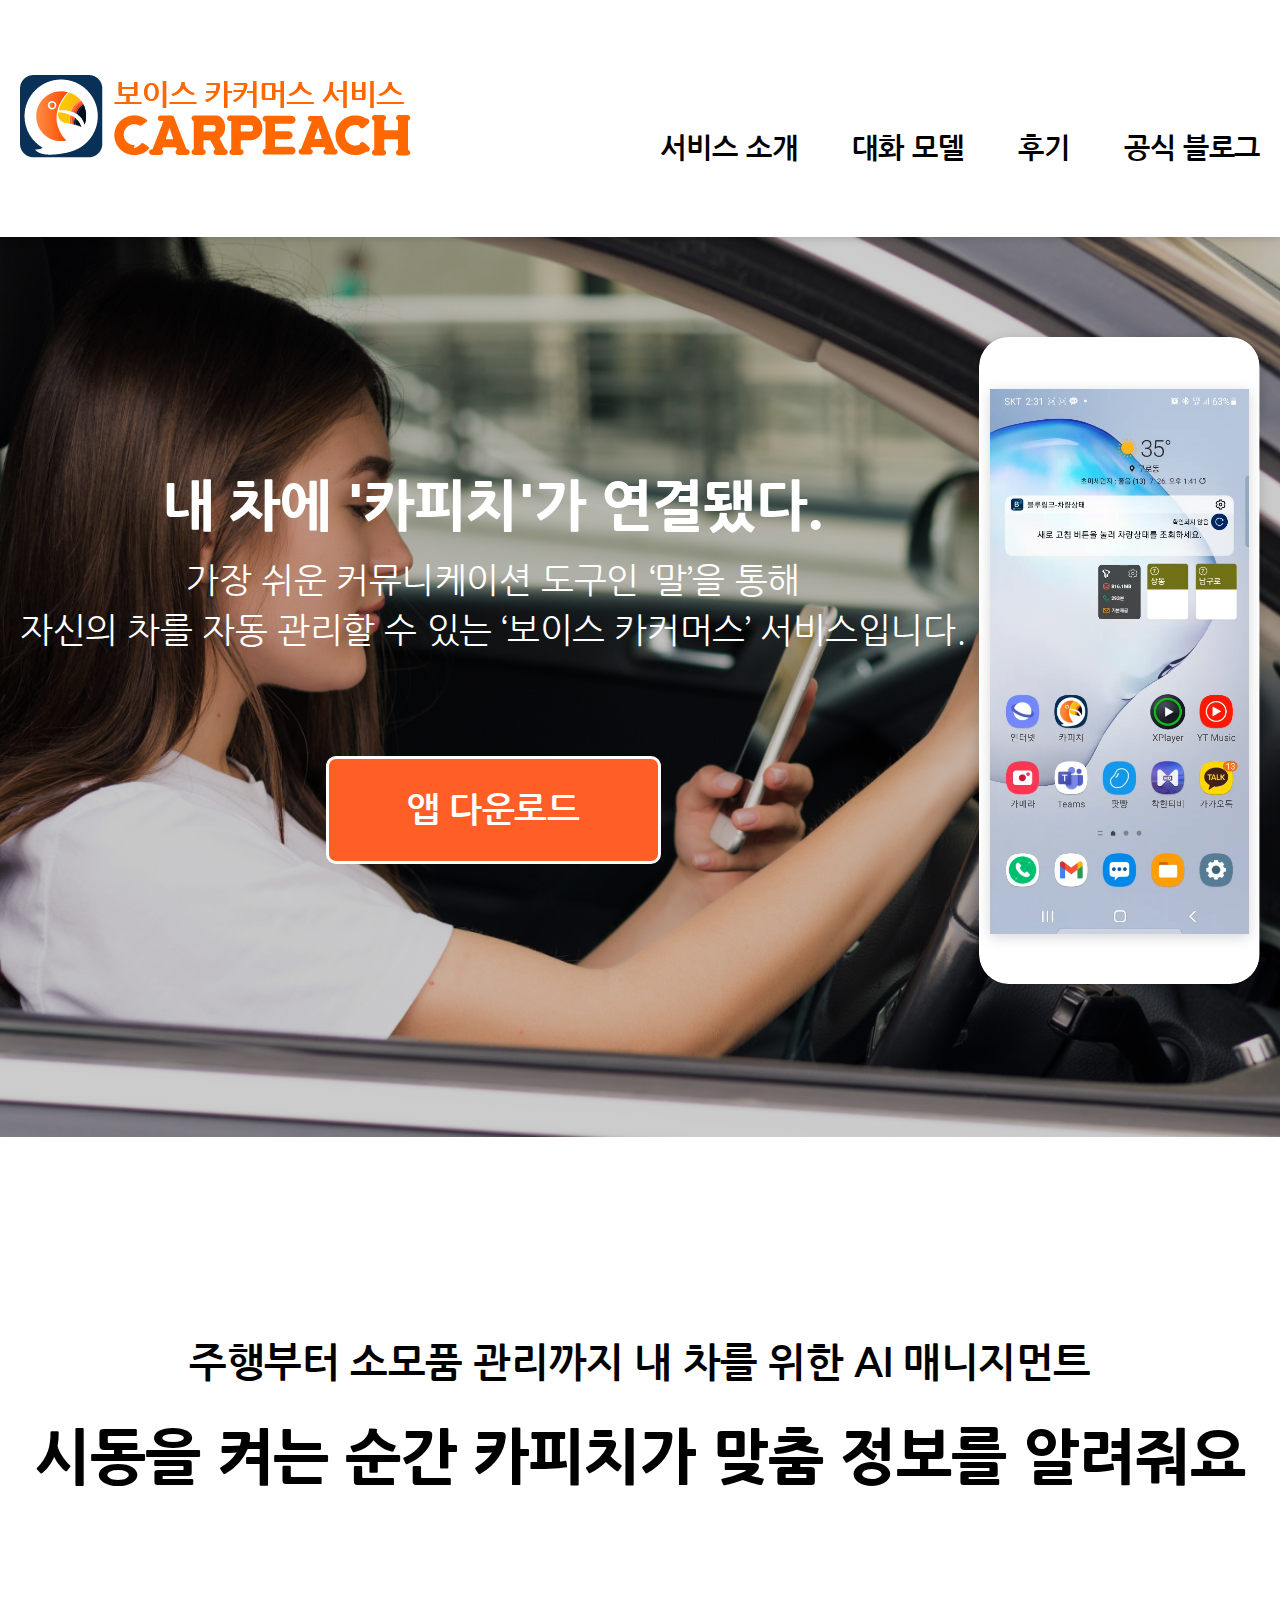
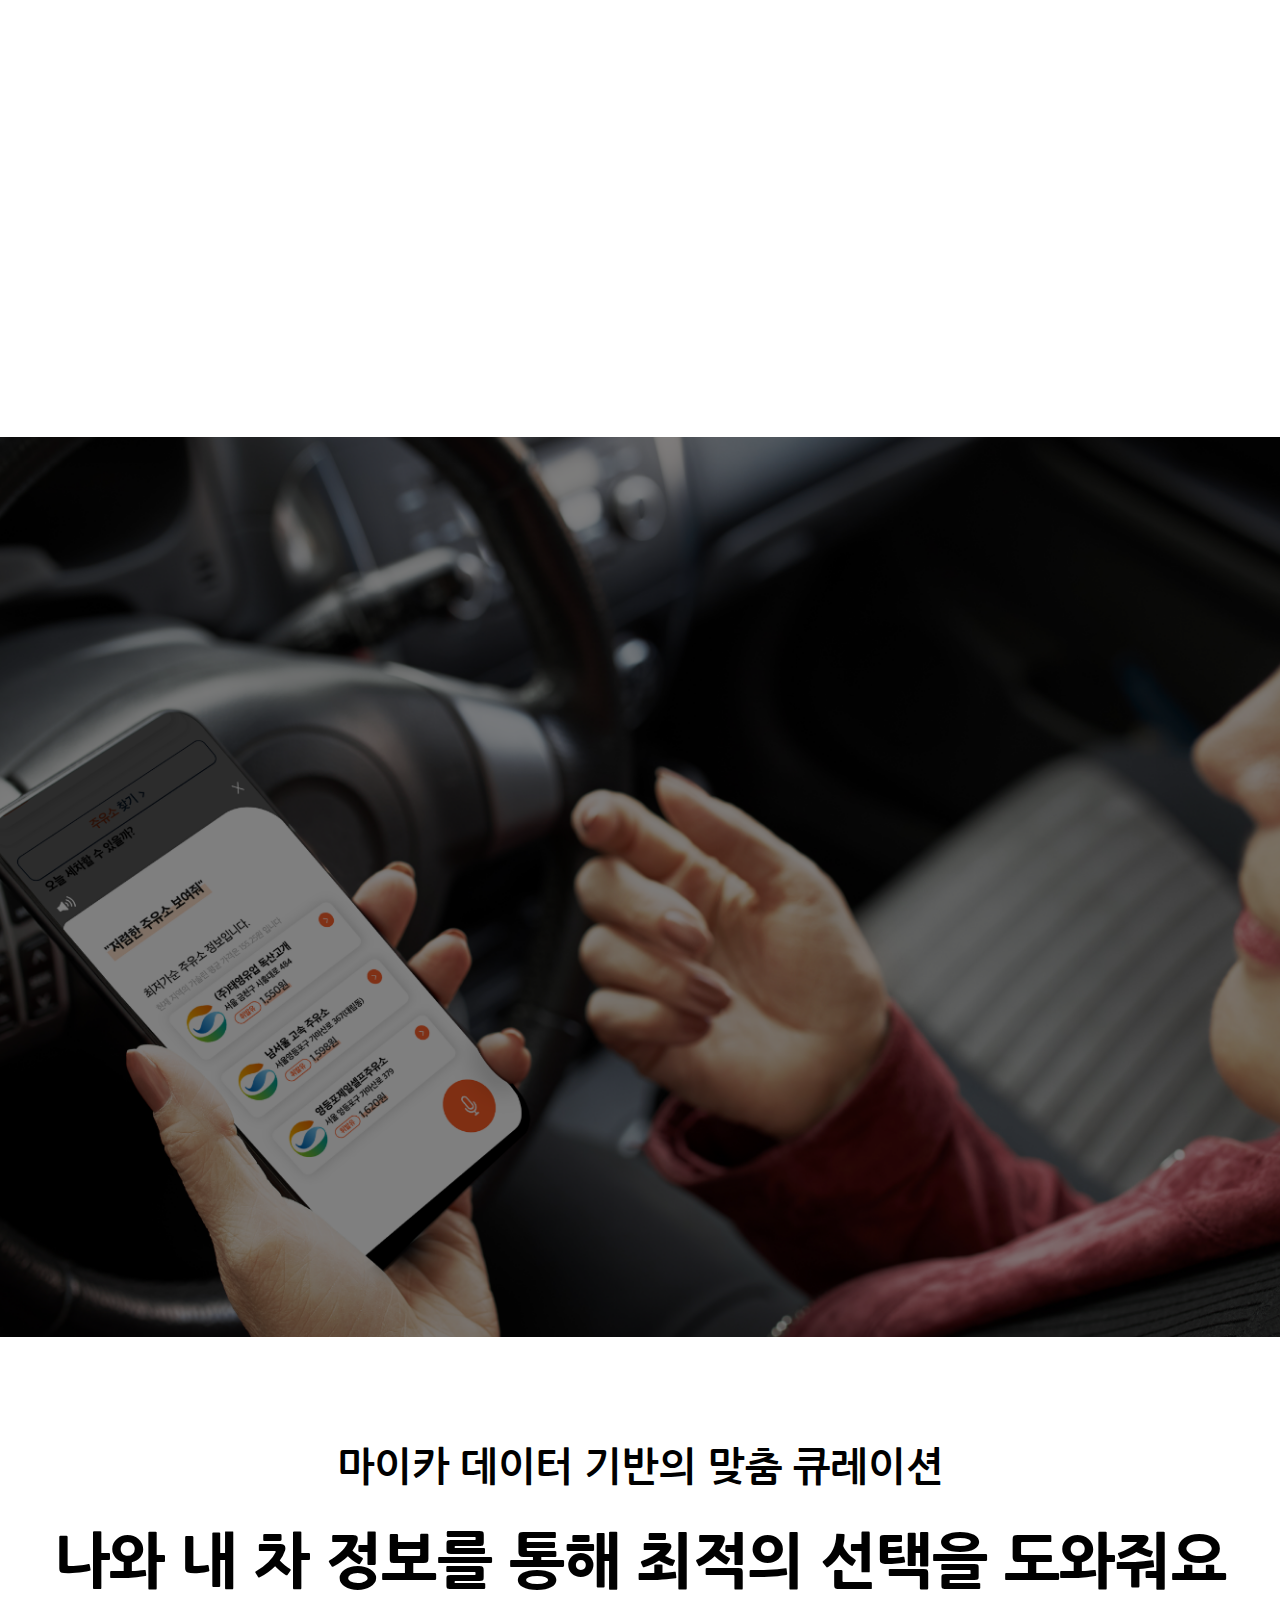
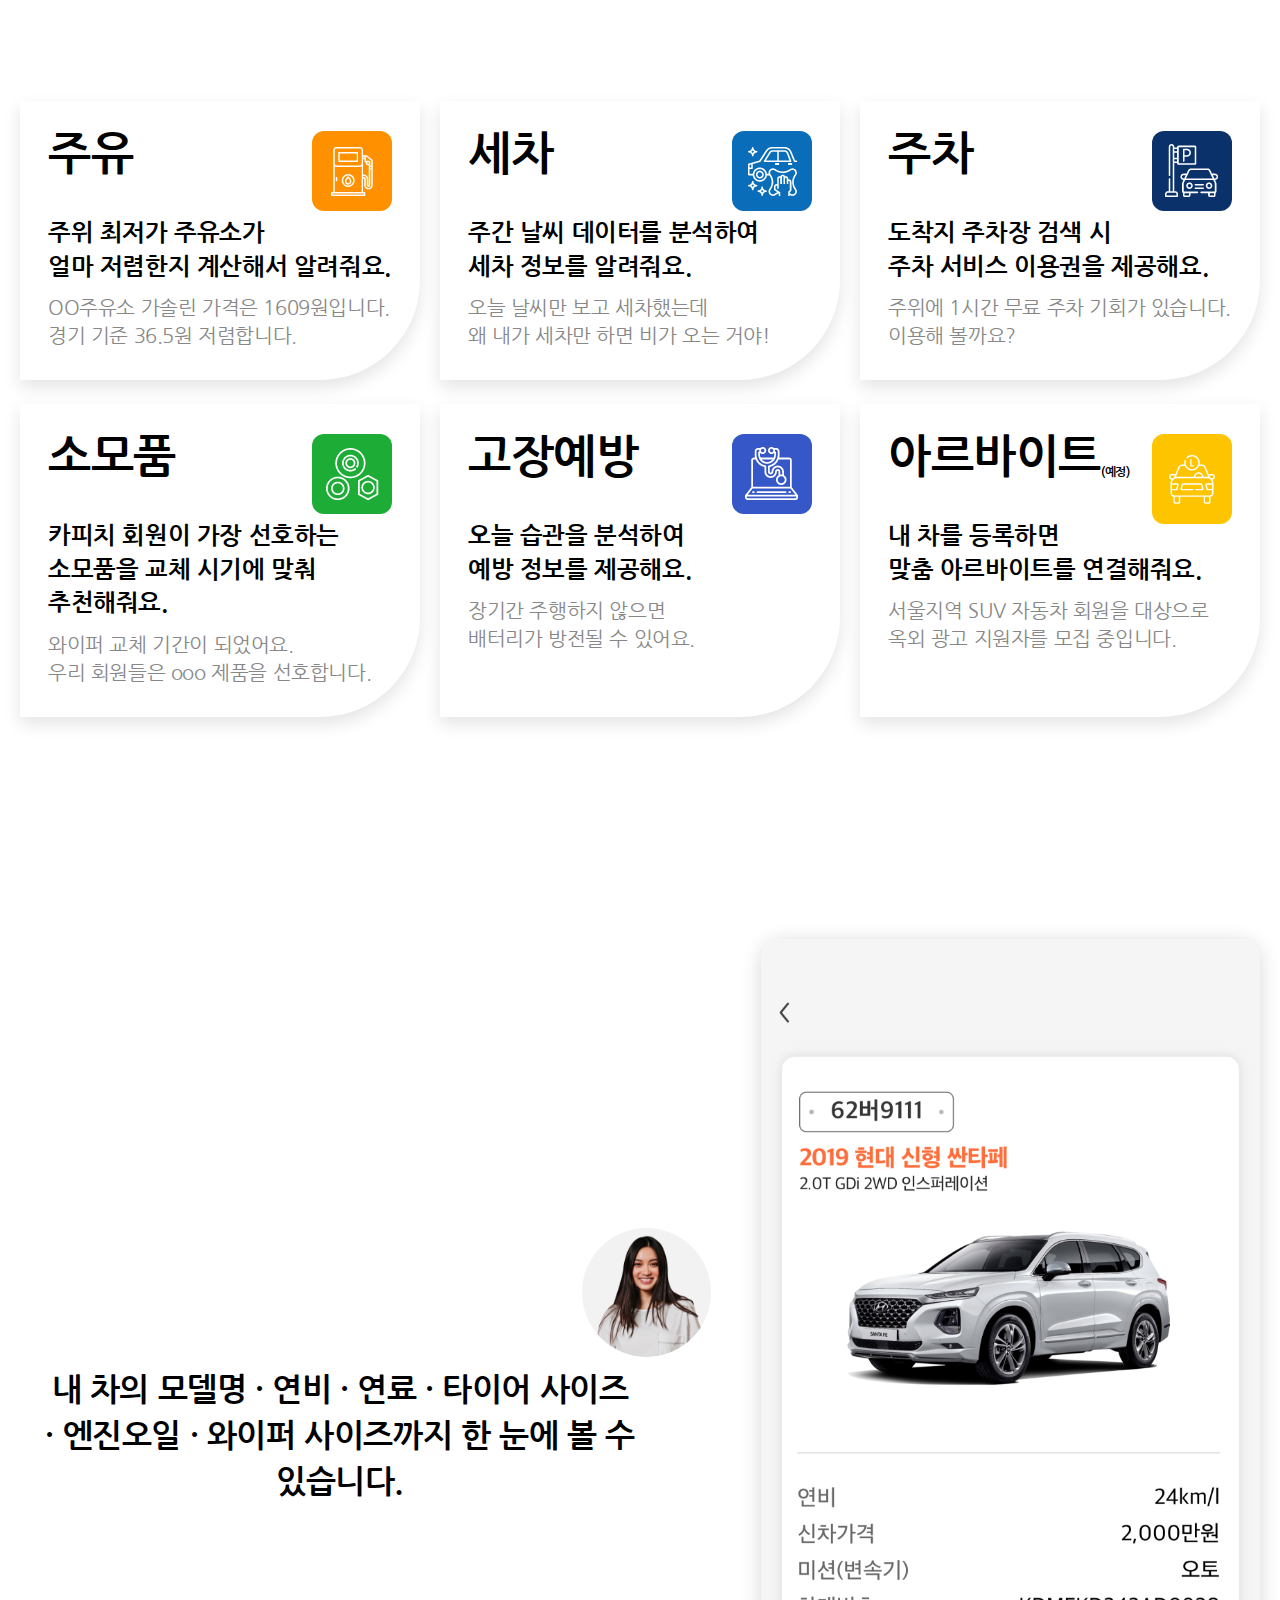
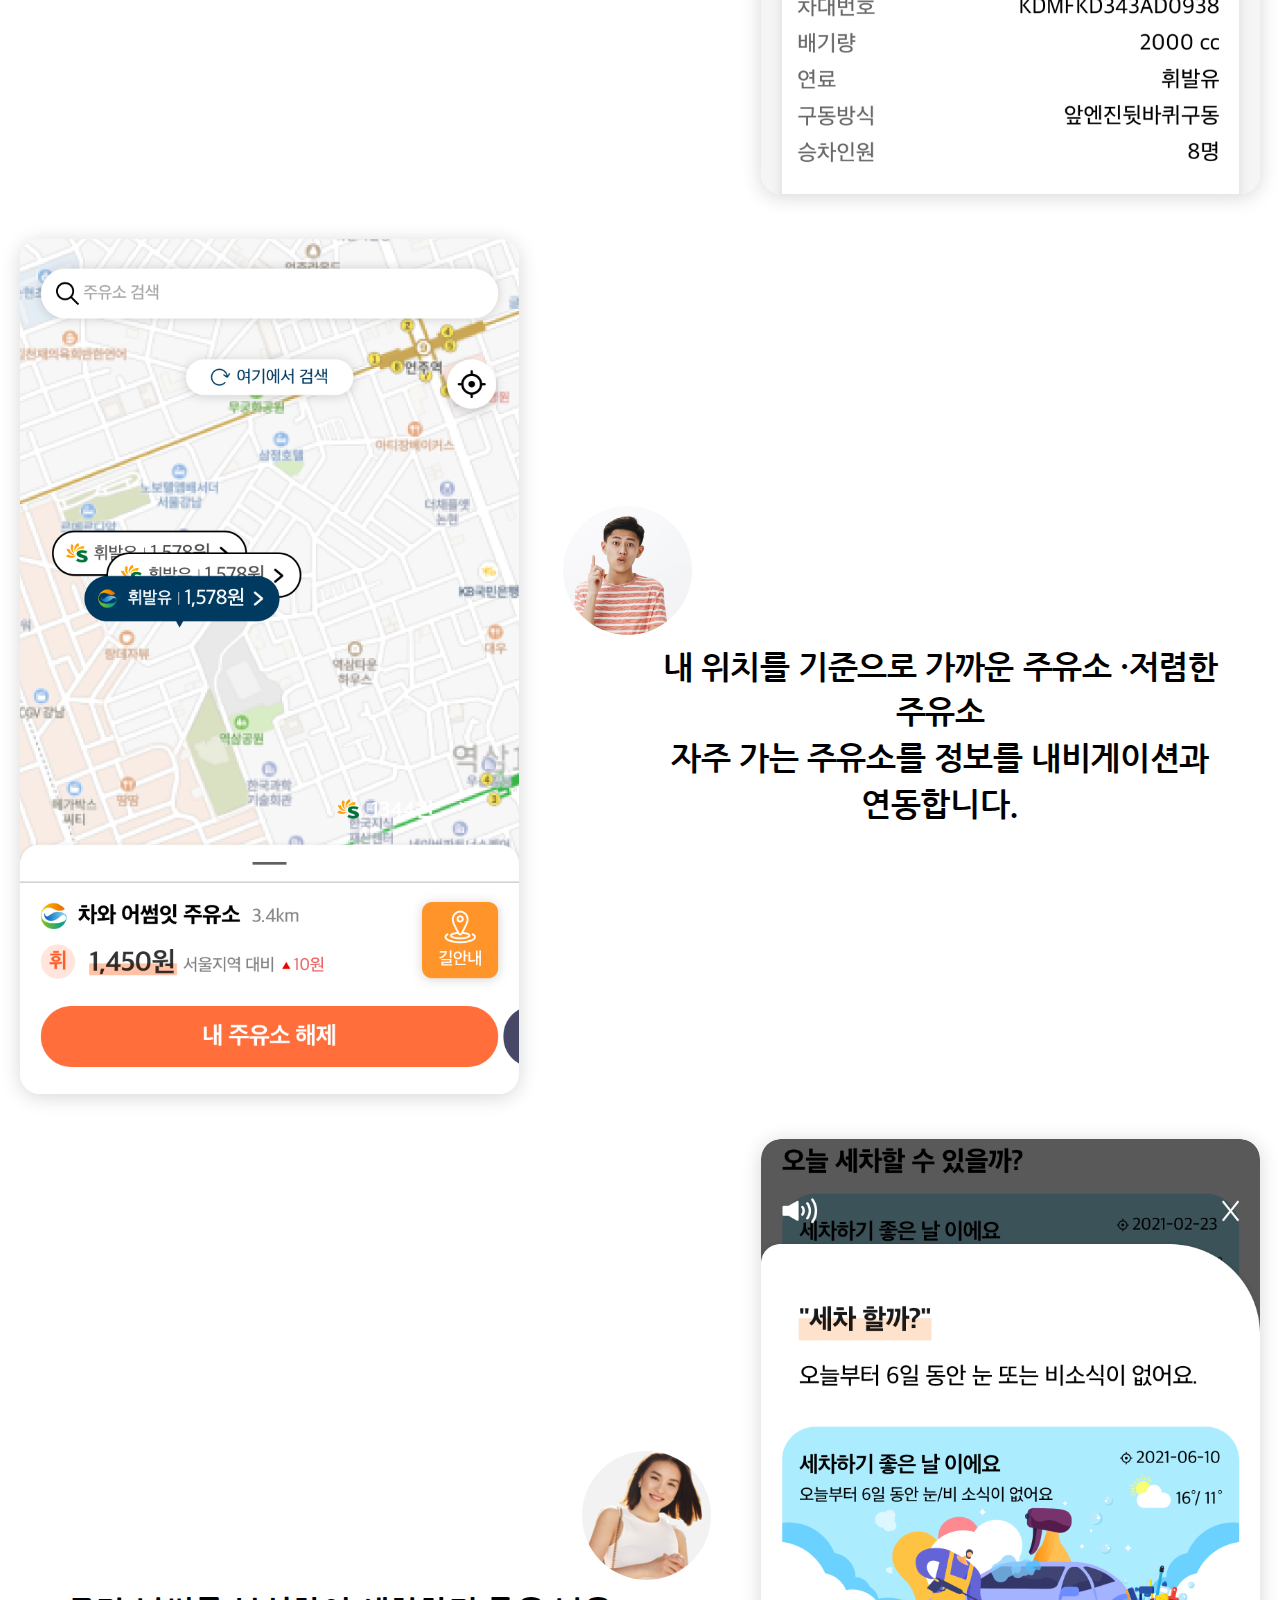
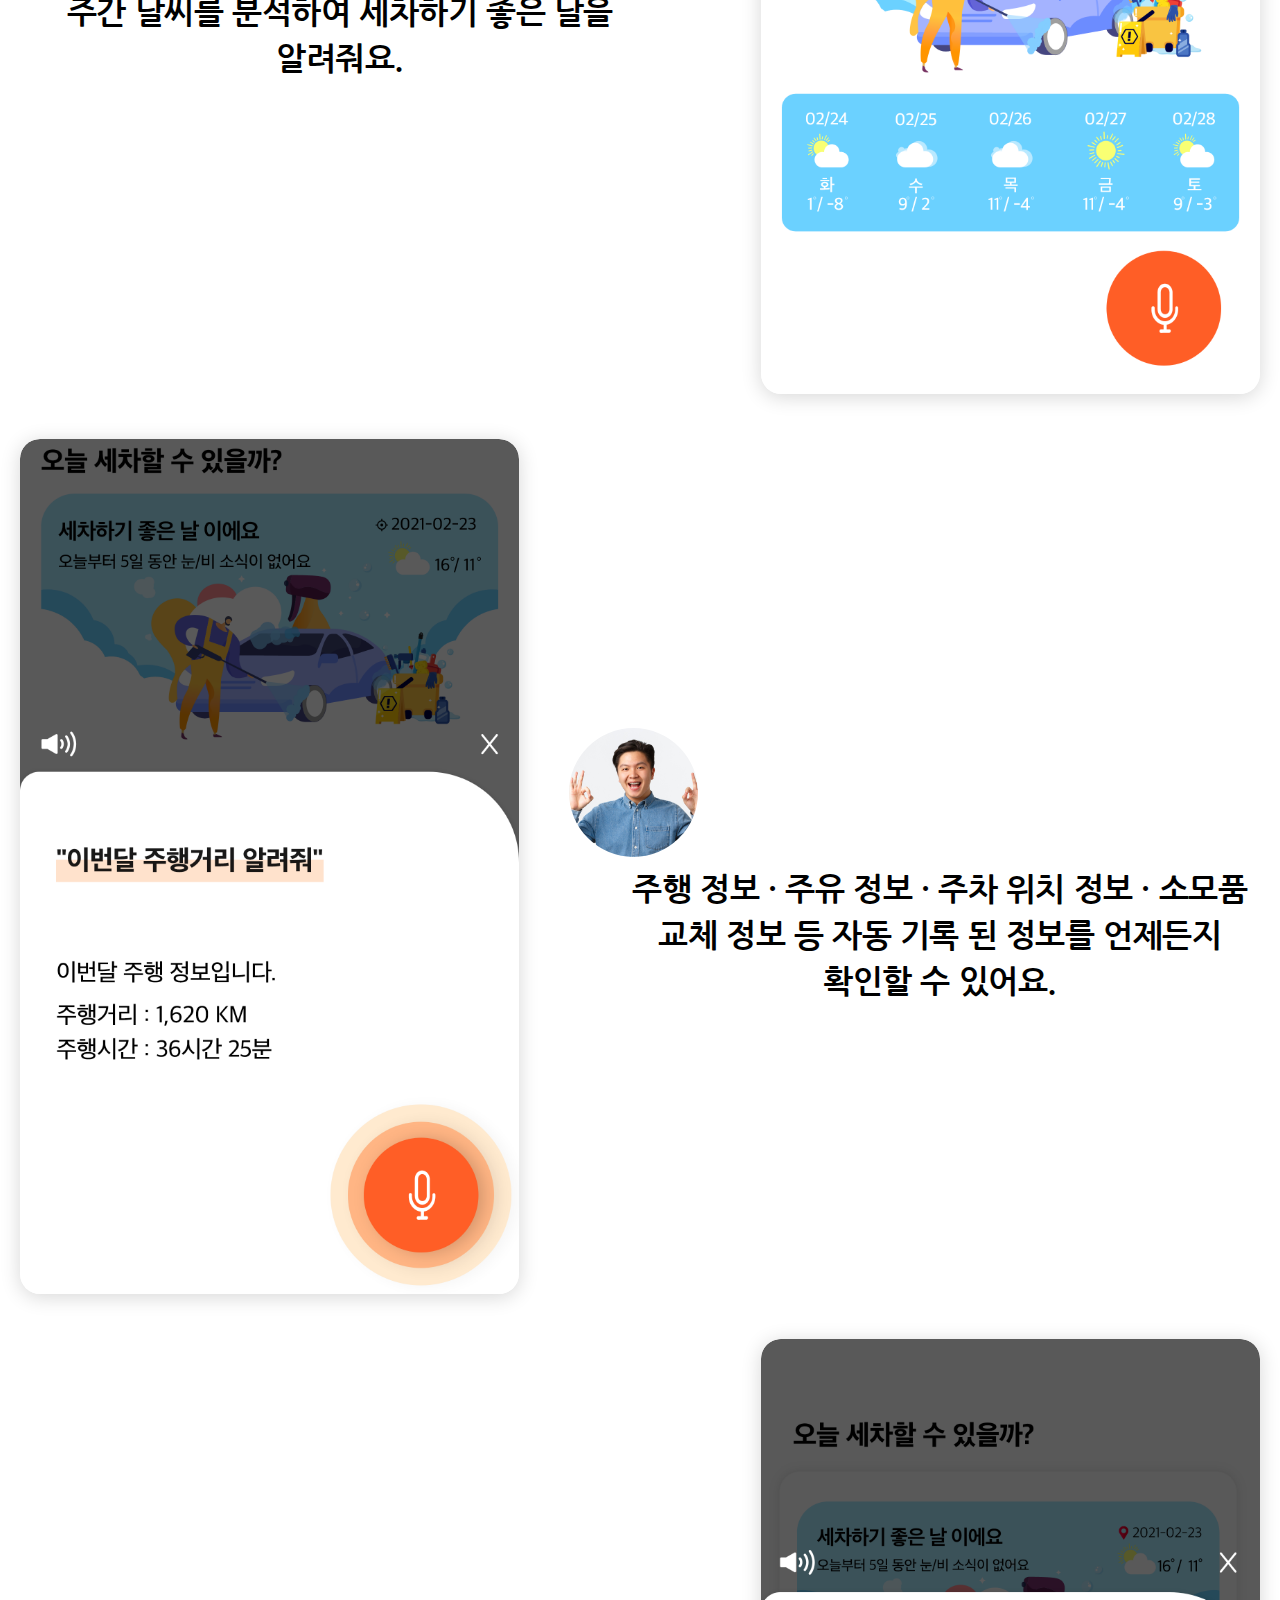
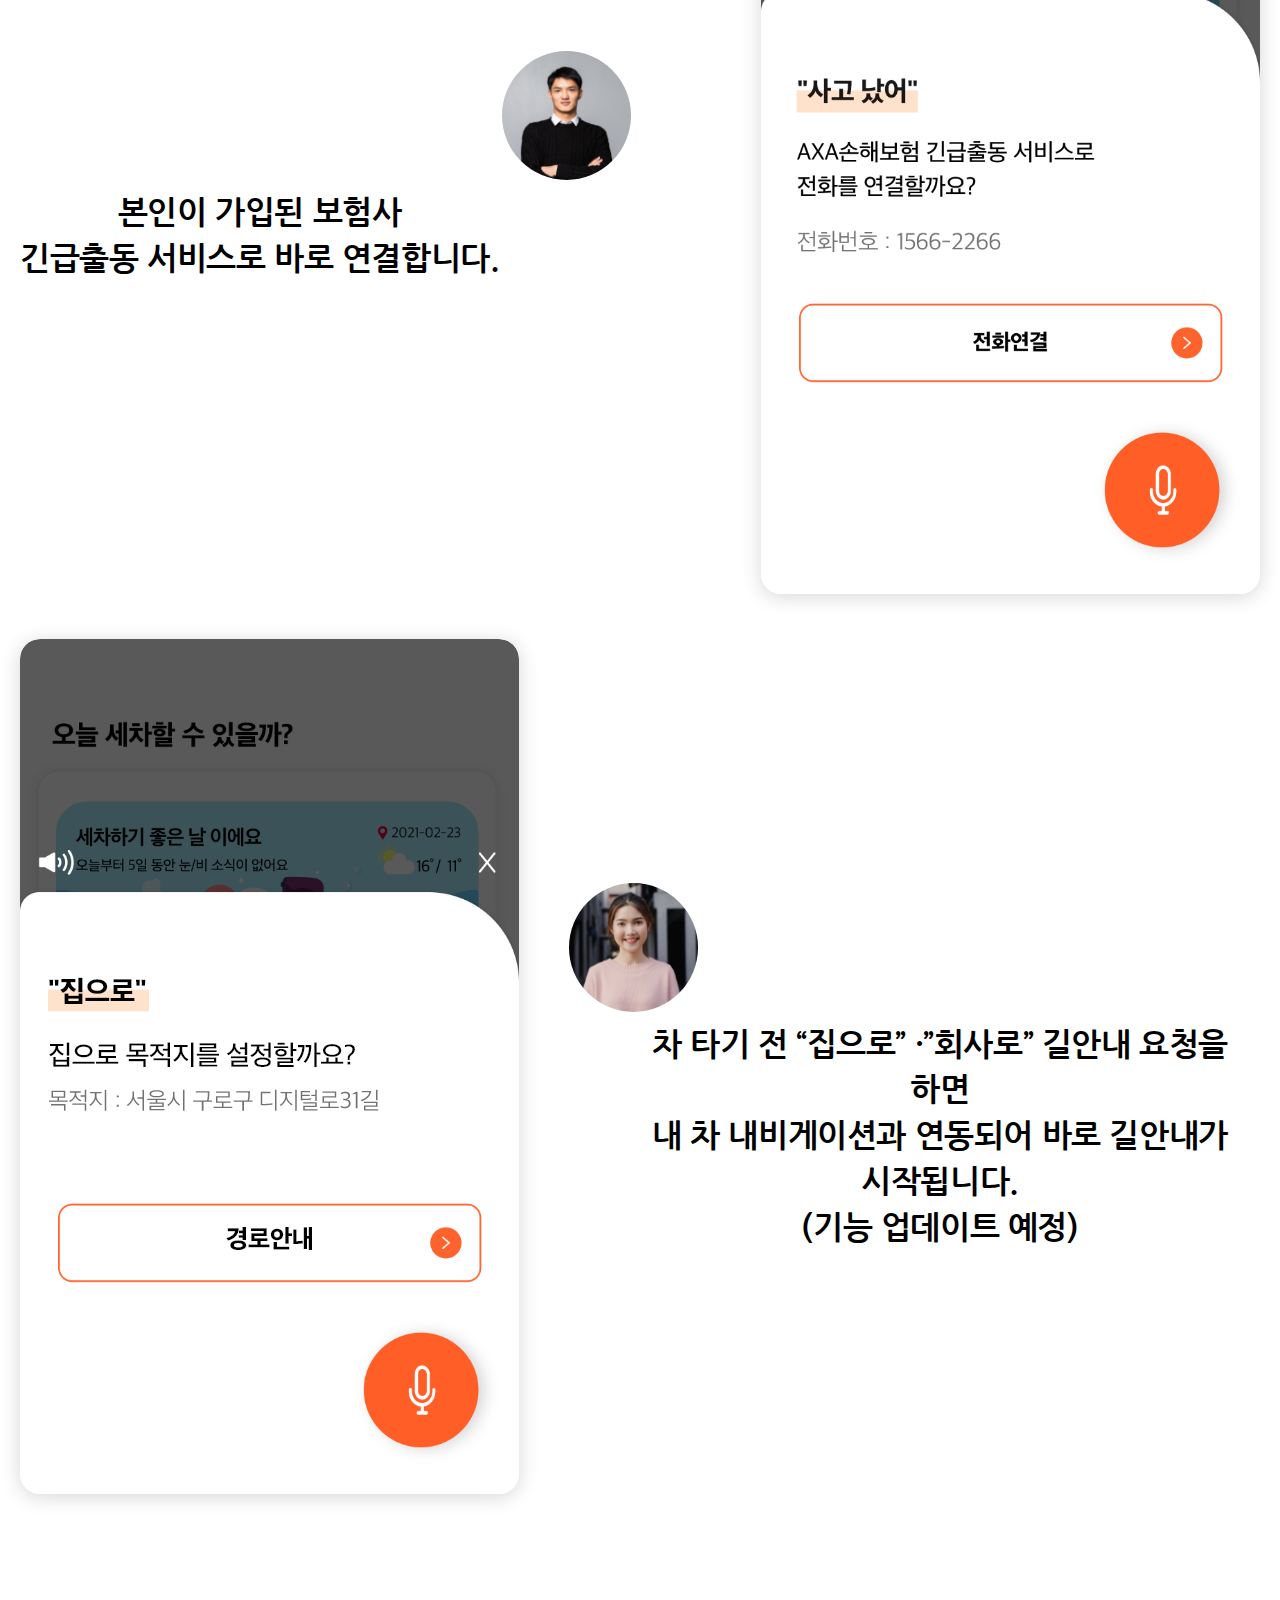
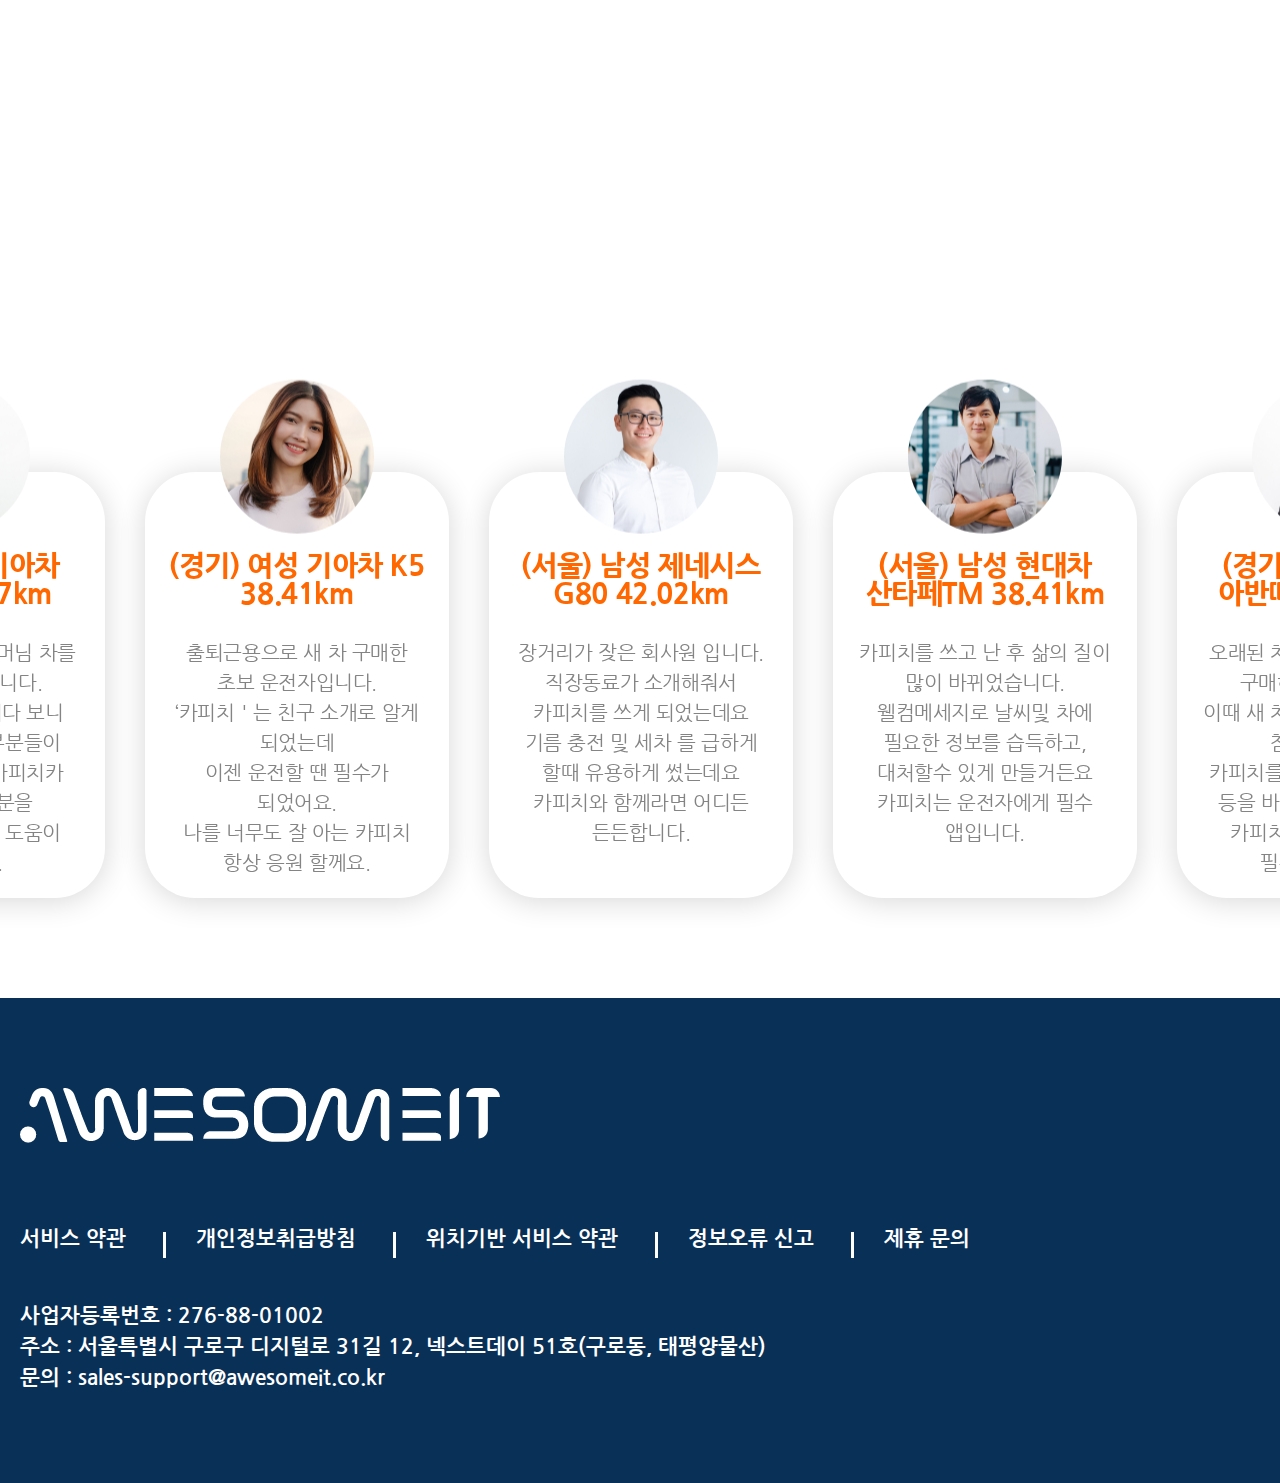
==== index.html @ 039dff2a "Update index.html" ====
<!DOCTYPE html>
<html lang="ko">

<head>
    <meta charset="UTF-8">
    <meta name="viewport" content="initial-scale=1.0, maximum-scale=1.0, minimum-scale=1.0, width=device-width, user-scalable=no">
    <meta http-equiv="X-UA-Compatible" content="ie=edge">
    <meta name="description" content="보이스 카커머스 서비스 카피치. 주유소 및 세차 정보, 주행기록 및 주차 메모로 더 편리한 자동차 생활을 경험하세요.">
    <meta name="keywords" content="음성명령, 보이스, 카커머스, 자동차관리, 주유소정보, 세차정보, 자동주행기록, 주차메모">
    <meta name="google-site-verification" content="MQ1GLfAqJyLyL2N3W5izJIjC98-hLlWQ7579DGEaEsQ" />
    <meta name="naver-site-verification" content="b123d722a47794b55d876c20e490bd426523656b" />
    <title>카피치 - 보이스 카커머스 플랫폼</title>
    <link rel="canonical" href="https://www.carpeachmarket.com/"/>
    <!-- favicon -->
    <link rel="apple-touch-icon" sizes="57x57" href="./images/favicon/apple-icon-57x57.png">
    <link rel="apple-touch-icon" sizes="60x60" href="./images/favicon/apple-icon-60x60.png">
    <link rel="apple-touch-icon" sizes="72x72" href="./images/favicon/apple-icon-72x72.png">
    <link rel="apple-touch-icon" sizes="76x76" href="./images/favicon/apple-icon-76x76.png">
    <link rel="apple-touch-icon" sizes="114x114" href="./images/favicon/apple-icon-114x114.png">
    <link rel="apple-touch-icon" sizes="120x120" href="./images/favicon/apple-icon-120x120.png">
    <link rel="apple-touch-icon" sizes="144x144" href="./images/favicon/apple-icon-144x144.png">
    <link rel="apple-touch-icon" sizes="152x152" href="./images/favicon/apple-icon-152x152.png">
    <link rel="apple-touch-icon" sizes="180x180" href="./images/favicon/apple-icon-180x180.png">
    <link rel="icon" type="image/png" sizes="192x192" href="./images/favicon/android-icon-192x192.png">
    <link rel="icon" type="image/png" sizes="32x32" href="./images/favicon/favicon-32x32.png">
    <link rel="icon" type="image/png" sizes="96x96" href="./images/favicon/favicon-96x96.png">
    <link rel="icon" type="image/png" sizes="16x16" href="./images/favicon/favicon-16x16.png">
    <link rel="manifest" href="./images/favicon/manifest.json">
    <meta name="msapplication-TileColor" content="#ffffff">
    <meta name="msapplication-TileImage" content="./images/favicon/ms-icon-144x144.png">
    <meta name="theme-color" content="#ffffff">
    <!-- //favicon -->
    
    <meta property="og:type" content="website"> 
<meta property="og:title" content="카피치 - 보이스 카커머스 플랫폼">
<meta property="og:description" content="보이스 카커머스 서비스 카피치. 주유소 및 세차 정보, 주행기록 및 주차 메모로 더 편리한 자동차 생활을 경험하세요.">
<meta property="og:image" content="http://www.carpeachmarket.com/images/logo.png">
<meta property="og:url" content="http://www.carpeachmarket.com">

    <!-- font -->
    <link rel="preconnect" href="https://fonts.googleapis.com">
    <link rel="preconnect" href="https://fonts.gstatic.com" crossorigin>
    <link href="https://fonts.googleapis.com/css2?family=Nanum+Gothic:wght@400;700;800&display=swap" rel="stylesheet">
    <!-- //font -->

    <script src="https://code.jquery.com/jquery-2.2.4.min.js" integrity="sha256-BbhdlvQf/xTY9gja0Dq3HiwQF8LaCRTXxZKRutelT44=" crossorigin="anonymous"></script>

    <!-- bootstrap -->
    <link rel="stylesheet" href="./vendor/bootstrap/bootstrap-grid.min.css">
    <!-- //bootstrap -->

    <!-- slick -->
    <link rel="stylesheet" href="./vendor/slick/slick.css">
    <link rel="stylesheet" href="./vendor/slick/slick-theme.css">
    <script type="text/javascript" src="./vendor/slick/slick.js"></script>
    <!-- //slick -->

    <!-- aos -->
    <link rel="stylesheet" href="https://unpkg.com/aos@next/dist/aos.css" />
    <script src="https://unpkg.com/aos@next/dist/aos.js"></script>
    <!-- //aos -->

    <link rel="stylesheet" href="./css/reset.css">
    <link rel="stylesheet" href="./css/style.css">
</head>

<body>
    <header>
        <div class="header__conts">
            <a href="index.html"><img src="./images/logo.png" alt="CARPEACH"></a>
            <div class="bg--mobile mb-only"></div>
            <nav class="header__nav--gnb">
                <ul>
                    <li><button data-target="section02">서비스 소개</button></li>
                    <li><button data-target="section05__ul">대화 모델</button></li>
                    <li><button data-target="section06">후기</button></li>
                    <li><a href="https://blog.naver.com/carpeachmarket" target="_blank">공식 블로그</a></li>
                </ul>
            </nav>
        </div>
        <button class="btn--hamburger mb-only" type="button" name="button">
            <span></span>
            <span></span>
            <span></span>
        </button>
    </header>
    <div class="conts">
        <section class="section01 t-c">
            <div class="section01__slider">
                <div class="slide slide01">
                    <div class="inner">
                        <div class="slide__text">
                            <h2>내 차에 '카피치'가 연결됐다.</h2>
                            <p>
                                가장 쉬운 커뮤니케이션 도구인 ‘말’을 통해<br class="pc-only"/>
                                자신의 차를 자동 관리할 수 있는 ‘보이스 카커머스’ 서비스입니다.
                            </p>
                            <a href="https://play.google.com/store/apps/details?id=com.awesomeit.carpeach" target="_blank">앱 다운로드</a>
                        </div>
                        <div class="slide__img">
                            <img src="./images/mobile_video_Background.png" alt="">
                            <video autoplay muted loop playsinline>
                                <!-- 소리 필요하시면 muted(음소거) 지우시면 됩니다 -->
                                <source src="./carpeach.mp4" type="video/mp4">
                            </video>
                        </div>
                    </div>
                </div>
            </div>
        </section>
        <section class="section02 section--common t-c ">
            <div class="inner">
                <p class="p--common">
                    주행부터 소모품 관리까지 내 차를 위한 AI 매니지먼트
                    <strong>시동을 켜는 순간 카피치가 맞춤 정보를 알려줘요</strong>
                </p>
                <ul class="section02__ul row">
                    <li class="col-12 col-md-6 col-xl-3" data-aos="fade-up" data-aos-delay="">
                        <div>
                            <h3>세차</h3>
                            <p>
                                이번 주는 세차하기 좋아요.<br />
                                방문 손세차를 이용해 볼까요?
                            </p>
                        </div>
                    </li>
                    <li class="col-12 col-md-6 col-xl-3" data-aos="fade-up" data-aos-delay="100">
                        <div>
                            <h3>주차</h3>
                            <p>
                                출차하실래요?<br />
                                주차비를 정산할까요?
                            </p>
                        </div>
                    </li>
                    <li class="col-12 col-md-6 col-xl-3" data-aos="fade-up" data-aos-delay="200">
                        <div>
                            <h3>소모품</h3>
                            <p>
                                와이퍼 교체 주기가 되었어요.<br />
                                바로 구매할까요?</p>
                        </div>
                    </li>
                    <li class="col-12 col-md-6 col-xl-3" data-aos="fade-up" data-aos-delay="300">
                        <div>
                            <h3>혜택</h3>
                            <p>
                                인근 정비소에서 워셔액<br />
                                무료 충전 이벤트가 있어요.
                            </p>
                        </div>
                    </li>
                </ul>
            </div>
        </section>
        <section class="section03 section--common t-c">
            <div class="inner">
                <h2 data-aos="fade-up">내 차를 관리하는 가장 스마트한 방법</h2>
                <p data-aos="fade-up" data-aos-delay="400">
                    “저렴한 주유소 길 안내해줘”<br />
                    “지금 충전 가능한 충전소 찾아줘”
                </p>
            </div>
        </section>
        <section class="section04 section--common">
            <div class="inner">
                <p class="p--common t-c">
                    마이카 데이터 기반의 맞춤 큐레이션
                    <strong>나와 내 차 정보를 통해 최적의 선택을 도와줘요</strong>
                </p>
                <ul class="section04__ul row align-items-stretch">
                    <li class="col-12 col-md-6 col-xl-4">
                        <div>
                            <h3>주유</h3>
                            <p>
                                <strong>
                                    주위 최저가 주유소가<br />
                                    얼마 저렴한지 계산해서 알려줘요.
                                </strong>
                                OO주유소 가솔린 가격은 1609원입니다.<br class="pc-only" />
                                경기 기준 36.5원 저렴합니다.
                            </p>
                            <img src="./images/icon_gasstation.png" alt="icon ">
                        </div>
                    </li>
                    <li class="col-12 col-md-6 col-xl-4">
                        <div>
                            <h3>세차</h3>
                            <p>
                                <strong>
                                    주간 날씨 데이터를 분석하여<br />
                                    세차 정보를 알려줘요.
                                </strong>
                                오늘 날씨만 보고 세차했는데<br class="pc-only" />
                                왜 내가 세차만 하면 비가 오는 거야!
                            </p>
                            <img src="./images/icon_cleancar.png" alt="icon">
                        </div>
                    </li>
                    <li class="col-12 col-md-6 col-xl-4">
                        <div>
                            <h3>주차</h3>
                            <p>
                                <strong>
                                    도착지 주차장 검색 시<br />
                                    주차 서비스 이용권을 제공해요.
                                </strong>
                                주위에 1시간 무료 주차 기회가 있습니다.<br class="pc-only" />
                                이용해 볼까요?
                            </p>
                            <img src="./images/icon_parking.png" alt="icon">
                        </div>
                    </li>
                    <li class="col-12 col-md-6 col-xl-4">
                        <div>
                            <h3>소모품</h3>
                            <p>
                                <strong>
                                    카피치 회원이 가장 선호하는<br />
                                    소모품을 교체 시기에 맞춰 추천해줘요.
                                </strong>
                                와이퍼 교체 기간이 되었어요.<br class="pc-only" />
                                우리 회원들은 ooo 제품을 선호합니다.
                            </p>
                            <img src="./images/icon_car_part.png" alt="icon">
                        </div>
                    </li>
                    <li class="col-12 col-md-6 col-xl-4">
                        <div>
                            <h3>고장예방</h3>
                            <p>
                                <strong>
                                    오늘 습관을 분석하여<br />
                                    예방 정보를 제공해요.
                                </strong>
                                장기간 주행하지 않으면<br class="pc-only" />
                                배터리가 방전될 수 있어요.
                            </p>
                            <img src="./images/icon_search.png" alt="icon">
                        </div>
                    </li>
                    <li class="col-12 col-md-6 col-xl-4">
                        <div>
                            <h3>아르바이트<sub>(예정)</sub></h3>
                            <p>
                                <strong>
                                    내 차를 등록하면<br />
                                    맞춤 아르바이트를 연결해줘요.
                                </strong>
                                서울지역 SUV 자동차 회원을 대상으로<br class="pc-only" />
                                옥외 광고 지원자를 모집 중입니다.
                            </p>
                            <img src="./images/icon_parttime.png" alt="icon">
                        </div>
                    </li>
                </ul>
            </div>
        </section>
        <section class="section05 t-c">
            <div class="inner">
                <ul class="section05__ul">
                    <li>
                        <div class="section05__ul__txtbox">
                            <h3>
                                <span data-aos="fade-left">“내 차 정보 알려줘”</span>
                                <img src="./images/women_01.png" alt="profile">
                            </h3>
                            <p>
                                내 차의 모델명 · 연비 · 연료 · 타이어 사이즈<br class="pc-only" />
                                · 엔진오일 · 와이퍼 사이즈까지 한 눈에 볼 수 있습니다.
                            </p>
                        </div>
                        <img src="./images/car_01.png" alt="">
                    </li>
                    <li>
                        <div class="section05__ul__txtbox">
                            <h3>
                                <span data-aos="fade-right">“주유소로 안내해줘”</span>
                                <img src="./images/men_02.png" alt="profile">
                            </h3>
                            <p>
                                내 위치를 기준으로 가까운 주유소 ·저렴한 주유소 <br class="pc-only" />
                                자주 가는 주유소를 정보를 내비게이션과 연동합니다.
                            </p>
                        </div>
                        <img src="./images/car_02.png" alt="">
                    </li>
                    <li>
                        <div class="section05__ul__txtbox">
                            <h3>
                                <span data-aos="fade-left">"세차 할까?"</span>
                                <img src="./images/women_02.png" alt="profile">
                            </h3>
                            <p>
                                주간 날씨를 분석하여 세차하기 좋은 날을 알려줘요.
                            </p>
                        </div>
                        <img src="./images/car_03.png" alt="">
                    </li>
                    <li>
                        <div class="section05__ul__txtbox">
                            <h3>
                                <span data-aos="fade-right">“주행거리 알려줘”</span>
                                <img src="./images/men_03.png" alt="profile">
                            </h3>
                            <p>
                                주행 정보 · 주유 정보 · 주차 위치 정보 · 소모품 교체
                                정보 등 자동 기록 된 정보를 언제든지 확인할 수 있어요.
                            </p>
                        </div>
                        <img src="./images/car_04.png" alt="">
                    </li>
                    <li>
                        <div class="section05__ul__txtbox">
                            <h3>
                                <span data-aos="fade-left">“사고났어.”</span>
                                <img src="./images/men_04.png" alt="profile">
                            </h3>
                            <p>
                                본인이 가입된 보험사 <br class="pc-only" />
                                긴급출동 서비스로 바로 연결합니다.
                            </p>
                        </div>
                        <img src="./images/car_05.png" alt="">
                    </li>
                    <li>
                        <div class="section05__ul__txtbox">
                            <h3>
                                <span data-aos="fade-right">“집으로”</span>
                                <img src="./images/women_03.png" alt="profile">
                            </h3>
                            <p>
                                차 타기 전 “집으로” ·”회사로” 길안내 요청을 하면 <br class="pc-only" />
                                내 차 내비게이션과 연동되어 바로 길안내가 시작됩니다. <br class="pc-only" />
                                (기능 업데이트 예정)
                            </p>
                        </div>
                        <img src="./images/car_06.png" alt="">
                    </li>
                </ul>
            </div>
        </section>
        <section class="section06 t-c">
            <div class="inner">
                <p class="p--common" data-aos="fade-up">
                    베타 테스터 후기
                    <strong>응원에 힘입어 좋은 서비스로 보답하겠습니다.</strong>
                </p>
            </div>
            <div class="section06__slide-wrap">
                <div class="section06__slide__cont-wrap">
                    <img src="./images/men_05.png" alt="profile">
                    <h3>(서울) 남성 제네시스 G80 42.02km</h3>
                    <p>
                        장거리가 잦은 회사원 입니다. <br class="pc-only" />
                        직장동료가 소개해줘서 카피치를 쓰게 되었는데요 <br class="pc-only" />
                        기름 충전 및 세차 를 급하게 할때 유용하게 썼는데요 <br class="pc-only" />
                        카피치와 함께라면 어디든 든든합니다.
                    </p>
                </div>
                <div class="section06__slide__cont-wrap">
                    <img src="./images/men_06.png" alt="profile">
                    <h3>(서울) 남성 현대차 산타페TM 38.41km</h3>
                    <p>
                        카피치를 쓰고 난 후 삶의 질이 많이 바뀌었습니다. <br class="pc-only" />
                        웰컴메세지로 날씨및 차에 필요한 정보를 습득하고, <br class="pc-only" />
                        대처할수 있게 만들거든요 <br class="pc-only" />
                        카피치는 운전자에게 필수 앱입니다.
                    </p>
                </div>
                <div class="section06__slide__cont-wrap">
                    <img src="./images/women_05.png" alt="profile">
                    <h3>(경기) 여성 현대차 아반떼 New 10km</h3>
                    <p>
                        오래된 차를 처분하고 새차를 구매하게 되었답니다. <br class="pc-only" />
                        이때 새 차에 대해 모르는 점이 참 많았는데요 <br class="pc-only" />
                        카피치를 켜서 제차 상세정보 등을 바로 알수잇었답니다. <br class="pc-only" />
                        카피치는 정말 여러모로 필수인것같아요!
                    </p>
                </div>
                <div class="section06__slide__cont-wrap">
                    <img src="./images/men_07.png" alt="profile">
                    <h3>(서울) 남성 기아차 셀토스 50.57km</h3>
                    <p>
                        회사와 집이 멀어 어머님 차를 물려받게 되었습니다. <br class="pc-only" />
                        어머님 차가 오래되다 보니 신경쓰지 못했던 부분들이 <br class="pc-only" />
                        많더군요. 이럴때 카피치카 차에 필요한 부분을 <br class="pc-only" />
                        추천해준덕에 많은 도움이 되었답니다.
                    </p>
                </div>
                <div class="section06__slide__cont-wrap">
                    <img src="./images/women_04.png" alt="profile">
                    <h3>(경기) 여성 기아차 K5 38.41km</h3>
                    <p>
                        출퇴근용으로 새 차 구매한 초보 운전자입니다. <br class="pc-only" />
                        ‘카피치＇는 친구 소개로 알게 되었는데 <br class="pc-only" />
                        이젠 운전할 땐 필수가 되었어요. <br class="pc-only" />
                        나를 너무도 잘 아는 카피치 항상 응원 할께요.
                    </p>
                </div>
            </div>
        </section>
    </div>
    <footer>
        <div class="inner">
            <img src="./images/awesomeit_logo.png" alt="AWESOMEIT">
            <ul class="footer__ul--links">
                <li><a href="#none">서비스 약관</a></li>
                <li><a href="#none">개인정보취급방침</a></li>
                <li><a href="#none">위치기반 서비스 약관</a></li>
                <li><a href="#none">정보오류 신고</a></li>
                <li><a href="#none">제휴 문의</a></li>
            </ul>
            <p>
                사업자등록번호 : 276-88-01002<br />
                주소 : 서울특별시 구로구 디지털로 31길 12, 넥스트데이 51호(구로동, 태평양물산)<br />
                문의 : sales-support@awesomeit.co.kr
            </p>
        </div>
        <button class="btn--top" type="button" name="button">TOP</button>
    </footer>

    <script type="text/javascript" src="./js/event.js"></script>
</body>

</html>
---- css/style.css ----
@charset "UTF-8";

/* common */
body {
    width: 100%;
    overflow-x: hidden;
}

@media screen and (max-width: 321px) {
    body {
        width: 321px;
        overflow: visible;
    }
}

img {
    max-width: 100%;
}

h2, h3, p {
    word-break: keep-all;
}

button {
    background: none;
    border: none;
}

.inner {
    width: 100%;
    max-width: 1360px;
    padding: 0 20px;
    margin: 0 auto;
}

.t-c {
    text-align: center;
}

@media screen and (max-width: 767px) {
    .pc-only {
        display: none;
    }
}

@media screen and (min-width: 1100px) {
    .mb-only {
        display: none;
    }
}

/* //common */
/* HEADER */
header {
    position: relative;
    z-index: 9999;
    width: 100%;
    padding: 75px 20px;
    background: #fff;
    box-shadow: 0 0 10px rgba(0, 0, 0, .2);
    transition: all .1s;
}

header .header__conts {
    position: relative;
    display: flex;
    width: 100%;
    max-width: 1320px;
    margin: 0 auto;
    align-items: flex-end;
    justify-content: space-between;
}

.header__nav--gnb a,
.header__nav--gnb button {
    font-size: 1rem;
    font-weight: 700;
}

@media all and (max-width:1100px) {
    header {
        position: fixed;
        top: 0;
        left: 0;
        display: flex;
        align-items: center;
        height: 110px;
        padding: 0 20px;
    }

    header+.conts {
        padding-top: 90px;
    }

    header .header__conts {
        align-items: center;
    }

    .header__conts>a {
        display: inline-block;
        height: 65px;
        font-size: 0;
    }

    .header__conts>a>img {
        height: 100%;
        max-width: initial;
    }

    .bg--mobile {
        position: fixed;
        top: 0;
        left: 0;
        display: none;
        width: 100%;
        height: 100%;
        background: rgba(0, 0, 0, .6);
    }

    .bg--mobile.on {
        display: block;
    }

    .btn--hamburger {
        z-index: 100000;
        position: absolute;
        top: 50%;
        right: 20px;
        width: 50px;
        height: 50px;
        transform: translateY(-50%);
    }

    .btn--hamburger span {
        position: relative;
        display: block;
        width: 70%;
        height: 5px;
        margin: 0 auto;
        background: #ff8000;
        transition: transform .3s;
    }

    .btn--hamburger.on span {
        /* background: #fff; */
    }

    .btn--hamburger span:nth-of-type(1) {
        transform: translate(0, -6px);
    }

    .btn--hamburger span:nth-of-type(2) {
        transform: translate(0, 0);
    }

    .btn--hamburger span:nth-of-type(3) {
        transform: translate(0, 6px);
    }

    .btn--hamburger.on span:nth-of-type(1) {
        transform: translate(0, 0);
        opacity: 0;
    }

    .btn--hamburger.on span:nth-of-type(2) {
        transform: translate(0, 0) rotate(-45deg);
    }

    .btn--hamburger.on span:nth-of-type(3) {
        transform: translate(0px, -5px) rotate(45deg);
    }

    .header__nav--gnb {
        position: fixed;
        top: 0;
        right: -100%;
        width: 70%;
        max-width: 500px;
        height: 100%;
        padding-top: 110px;
        background: rgba(255,255,255,.9);
        transition: right .7s;
    }

    .header__nav--gnb.on {
        right: 0;
    }

    .header__nav--gnb>ul>li {
        margin-bottom: 1px;
        background: #fff;
    }

    .header__nav--gnb>ul>li>* {
        display: block;
        width: 100%;
        padding: 1rem 1.25rem;
        text-align: left;
    }
}

@media all and (max-width:767px) {
    .header__conts>a {
        height: 50px;
    }
}

@media all and (max-width:480px) {
    .header__conts>a {
        height: 40px;
    }
}

@media all and (min-width:1101px) {
    .header__nav--gnb ul {
        display: flex;
        align-items: center;
        justify-content: space-between;
    }

    .header__nav--gnb ul li:not(:first-child) {
        margin-left: 54px;
    }

    .header__nav--gnb a,
    .header__nav--gnb button {
        font-size: 1.75rem;
    }

    .header__nav--gnb a:hover,
    .header__nav--gnb button:hover {
        color: #FF5F26;
    }
}

/* //HEADER */
section {
    min-height: 100vh;
}

section .inner {
    padding-top: 50px;
    padding-bottom: 50px;
    box-sizing: border-box;
}

@media (min-width: 768px) and (max-width: 1199px) {
    section .inner {
        padding-top: 70px;
        padding-bottom: 70px;
    }
}

@media (min-width: 1200px) {
    section .inner {
        padding-top: 100px;
        padding-bottom: 100px;
    }
}

.section01__slider {
    width: 100%;
    overflow: hidden;
    font-size: 0;
}

.section01__slider .slide {
    width: 100%;
    min-height: 100vh;
    background-position: center center;
    background-repeat: no-repeat;
    background-size: cover;
}

@media all and (min-width: 1200px) {
    .section01__slider .slide>div {
        display: flex;
        align-items: center;
        justify-content: space-between;
        height: 100%;
    }
}

.section01__slider .slide.slide01 {
    background-image: url('../images/top_01.png');
}

.slide__text {
    color: #fff;
}

.slide__text h2 {
    font-weight: 800;
    font-size: 2rem;
    line-height: 1.4;
}

.slide__text p {
    margin-top: 20px;
    font-size: 1.3125rem;
    line-height: 1.428;
}

.slide__text a {
    display: block;
    width: 70%;
    max-width: 335px;
    padding: 10px 0;
    margin: 20px auto;
    background-color: #FF5F26;
    border: 3px solid #fff;
    border-radius: 10px;
    font-size: 1.3125rem;
    font-weight: 700;
    line-height: 1;
    transition: background .1s;
}

@media screen and (min-width: 768px) {
    .slide__text h2 {
        font-size: 3rem;
        line-height: 1.8;
    }

    .slide__text a:hover {
        background-color: #093056;
    }

    .slide__text p {
        margin-top: 0;
    }

    .slide__text p,
    .slide__text a {
        font-size: 2rem;
        line-height: 1.428;
    }

    .slide__text a {
        margin: 60px auto;
        padding: 20px 0;
    }
}

@media all and (min-width: 1200px) {
    .slide__text h2 {
        font-size: 3.438rem;
    }

    .slide__text p,
    .slide__text a {
        font-size: 2.188rem;
        line-height: 1.428;
    }

    .slide__text a {
        margin: 100px auto 0;
        padding: 26px 0;
    }
}

.slide__img {
    position: relative;
    display: inline-block;
    overflow: hidden;
    border-radius: 30px;
    box-shadow: 0 3px 13px rgba(0, 0, 0, .16);
}

.slide__img video {
    position: absolute;
    top: 8%;
    left: 4%;
    width: 92%;
    box-shadow: 0 3px 13px rgba(0, 0, 0, .16);
    font-size: 0;
    border: none;
}

.section--common {
    display: flex;
    align-items: center;
}

.p--common {
    margin-bottom: 20px;
    font-weight: 700;
    font-size: 1.3125rem;
    color: #000;
    word-break: keep-all;
    line-height: 1.5;
}

.p--common strong {
    display: block;
    margin-top: 20px;
    font-weight: 800;
    font-size: 2rem;
    line-height: 1.4;
}

@media screen and (min-width: 768px) {
    .p--common {
        margin-bottom: 40px;
        font-size: 2rem;
    }

    .p--common strong {
        margin-bottom: 40px;
        font-size: 3rem;
    }
}

@media screen and (min-width: 1200px) {
    .p--common {
        margin-bottom: 70px;
        font-size: 2.5rem;
    }

    .p--common strong {
        margin-bottom: 70px;
        font-size: 3.75rem;
        line-height: 1.5;
    }
}

.section02__ul {
    margin-right: -8px;
    margin-left: -8px;
    align-items: stretch;
    justify-content: space-between;
    color: #fff;
}

.section02__ul li {
    padding: 0 8px;
}

@media screen and (max-width: 1200px) {
    .section02__ul li {
        margin-top: 20px;
    }
}

.section02__ul li div {
    height: 100%;
    padding: 40px 5px 60px;
    font-weight: 700;
    border-radius: 38px;
    box-shadow: 0 10px 23px rgba(0, 0, 0, .1);
    background-size: 100% 100%;
}

.section02__ul li:nth-child(1) div {
    background-image: url('../images/txt_01.png');
}

.section02__ul li:nth-child(2) div {
    background-image: url('../images/txt_02.png');
}

.section02__ul li:nth-child(3) div {
    background-image: url('../images/txt_03.png');
}

.section02__ul li:nth-child(4) div {
    background-image: url('../images/txt_04.png');
}

.section02__ul li h3 {
    position: relative;
    padding-bottom: 10px;
    margin-bottom: 30px;
    font-weight: 700;
    font-size: 1.75rem;
}

.section02__ul li h3:after {
    content: '';
    position: absolute;
    top: 100%;
    left: 50%;
    transform: translateX(-20px);
    display: block;
    width: 40px;
    border-bottom: 3px solid #FF7102;
}

.section02__ul li p {
    font-weight: 700;
    font-size: 1.3125rem;
    line-height: 1.25;
}

@media screen and (min-width: 768px) {
    .section02__ul li h3 {
        font-size: 2.375rem;
    }

    .section02__ul li p {
        font-size: 1.5rem;
    }
}

.section03 {
    background: url('../images/top_02.png') no-repeat center center/cover;
    color: #fff;
}

.section03 h2 {
    font-weight: 800;
    font-size: 2rem;
}

.section03 p {
    margin-top: 40px;
    font-size: 1.3125rem;
    line-height: 1.428;
}

@media screen and (min-width: 768px) {
    .section03 h2 {
        font-size: 3rem;
    }

    .section03 p {
        margin-top: 40px;
        font-size: 2rem;
    }
}

@media screen and (min-width: 1200px) {
    .section03 h2 {
        font-size: 3.438rem;
    }

    .section03 p {
        margin-top: 40px;
        font-size: 2.188rem;
        line-height: 1.428;
    }
}

.section04__ul {
    margin: 0 -10px;
}

.section04__ul li {
    margin-top: 24px;
    padding: 0 10px;
}

.section04__ul li div {
    position: relative;
    width: 100%;
    height: 100%;
    padding: 30px 28px;
    box-shadow: 0 7px 17px rgba(0, 0, 0, .11);
    border-bottom-right-radius: 100px;
}

.section04__ul li.active div:before {
    content: '';
    position: absolute;
    top: 0;
    left: 0;
    display: block;
    width: 100%;
    height: 100%;
    border: 5px solid #FF8D6A;
    border-bottom-right-radius: 100px;
}

.section04__ul li h3 {
    margin-bottom: 40px;
    line-height: 1;
    font-weight: 700;
    font-size: 2rem;
}

.section04__ul li h3 sub {
    font-size: 12px;
}

.section04__ul li img {
    position: absolute;
    top: 30px;
    right: 28px;
}

@media (max-width: 767px) {
    .section04__ul li img {
        width: 65px;
    }
}

.section04__ul li p {
    word-break: keep-all;
    line-height: 1.4;
    font-size: 1rem;
    color: #878787;
}

.section04__ul li p strong {
    display: block;
    margin-bottom: 10px;
    font-weight: 700;
    font-size: 1.3125rem;
    color: #000;
}

@media (max-width: 480px) {
    .section04__ul li p strong {
        font-size: 1.125rem;
    }
}

@media (min-width: 1200px) {
    .section05__ul li {
        display: flex;
        min-height: 100vh;
        align-items: center;
        justify-content: space-between;
    }

    .section05__ul li:nth-child(even) {
        flex-direction: row-reverse;
    }

    .section04__ul li h3 {
        font-size: 2.875rem;
    }

    .section04__ul li p {
        line-height: 1.4;
        font-size: 1.25rem;
    }

    .section04__ul li p strong {
        font-size: 1.5rem;
    }

    .section05__ul__txtbox {
        max-width: calc(100% - 600px);
    }
}

.section05__ul__txtbox+img {
    box-shadow: 0 3px 20px rgba(0, 0, 0, .16);
    border-radius: 20px;
}

.section05__ul__txtbox h3 {
    position: relative;
    display: inline-block;
}

.section05__ul__txtbox h3 span {
    display: inline-block;
    min-width: 70%;
    font-weight: 800;
    font-size: 1.75rem;
    color: #fff;
    background-color: #FF8000;
}

.section05__ul li:nth-child(odd) h3 span {
    padding: 10px 22px 15px 17.5px;
    background: url('../images/ask_01.png') no-repeat center top/100% 100%;
}

.section05__ul li:nth-child(even) span {
    padding: 10px 17.5px 15px 22px;
    background: url('../images/ask_02.png') no-repeat center top/100% 100%;
}

.section05__ul li h3 img {
    position: absolute;
    top: 0;
}

@media (max-width: 1199px) {
    .section05__ul li:not(:first-child) {
        margin-top: 50px;
    }

    .section05__ul li:nth-child(even) h3 {
        display: flex;
        flex-direction: row-reverse;
        align-items: flex-start;
        justify-content: center;
    }

    .section05__ul li h3 img {
        position: static;
        width: 18%;
        display: inline-block;
        vertical-align: top;
    }

    .section05__ul__txtbox h3 {
        display: block;
    }
}

@media (max-width: 767px) {
    .section05__ul__txtbox h3 span {
        font-size: 1.125rem;
    }
}

.section05__ul li:nth-child(odd) h3 img {
    left: calc(100% + 20px);
}

.section05__ul li:nth-child(even) h3 img {
    right: calc(100% + 20px);
}

.section05__ul__txtbox p {
    margin-top: 20px;
    font-weight: 700;
    font-size: 1.125rem;
    line-height: 1.428;
}

@media screen and (max-width: 1199px) {
    .section05__ul__txtbox p {
        margin-bottom: 60px;
    }

    .section05__ul__txtbox+img {
        max-width: 70%;
    }
}

@media screen and (max-width: 767px) {
    .section05__ul__txtbox p {
        margin-bottom: 20px;
    }
}

@media screen and (min-width: 768px) and (max-width: 1199px) {
    .section05__ul__txtbox h3 span {
        font-size: 3rem;
    }

    .section05__ul__txtbox p {
        font-size: 2rem;
    }
}

@media screen and (min-width: 768px) {
    .section05__ul li:nth-child(odd) h3 span {
        padding: 20px 44px 30px 35px;
    }

    .section05__ul li:nth-child(even) span {
        padding: 20px 35px 30px 44px;
    }
}

@media screen and (min-width: 1200px) {
    .section05__ul__txtbox h3 span {
        min-width: 444px;
        font-size: 2.813rem;
    }

    .section05__ul__txtbox p {
        margin-top: 45px;
        font-size: 2rem;
        line-height: 1.428;
    }
}

.section06 {
    padding-bottom: 70px;
    overflow: hidden;
}

@media screen and (max-width: 1199px) {
    .section06 {
        min-height: auto;
        padding: 100px 0;
    }

    .section06 .inner {
        padding-top: 0;
        padding-bottom: 0;
    }
}

@media screen and (max-width: 767px) {
    .section06 {
        min-height: auto;
        padding: 50px 0;
    }
}

.section06__slide-wrap .slick-track {
    display: flex;
    align-items: stretch;
    justify-content: center;
}

.section06__slide-wrap .slick-slide {
    height: auto;
    box-sizing: initial;
    padding: 95px 20px 30px;
}

.section06__slide-wrap .slick-slide div {
    height: 100%;
}

.section06__slide__cont-wrap {
    position: relative;
    padding: 80px 20px 20px;
    box-shadow: 0 3px 30px rgba(0, 0, 0, .16);
    border-radius: 50px;
    cursor: pointer;
}

.section06__slide__cont-wrap h3 {
    font-weight: 800;
    font-size: 1.3125rem;
    color: #FF6700;
}

.section06__slide__cont-wrap p {
    margin-top: 30px;
    font-size: 1rem;
    color: #848484;
    line-height: 1.5;
}

.section06__slide__cont-wrap>img {
    position: absolute;
    top: 0;
    left: 50%;
    transform: translate(-50%, -60%);
}

@media (min-width: 1200px) {
    section.section06 .inner {
        padding-top: 100px;
        padding-bottom: 20px;
    }

    .section06__slide__cont-wrap h3 {
        font-size: 1.75rem;
    }

    .section06__slide__cont-wrap p {
        font-size: 1.25rem;
    }
}

/* footer */
footer {
    width: 100%;
    padding: 90px 0;
    background-color: #093056;
    color: #fff;
    letter-spacing: 0;
}

footer p {
    margin-top: 20px;
    font-size: 1rem;
    font-weight: 700;
    line-height: 1.48;
}

.footer__ul--links {
    margin-top: 40px;
}

.footer__ul--links li {
    display: inline-block;
    vertical-align: middle;
}

@media screen and (max-width: 1199px) {
    footer {
        padding: 50px 0 70px;
    }

    footer img {
        max-width: 70%;
    }

    .footer__ul--links li {
        display: block;
        margin-bottom: 10px;
    }
}

@media screen and (max-width: 767px) {
    .footer__ul--links li {
        margin-bottom: 5px;
    }
}

@media (min-width: 1200px) {
    .footer__ul--links li {
        padding-right: 33px;
    }

    .footer__ul--links li:not(:first-child) {
        position: relative;
        padding-left: 33px;
    }

    .footer__ul--links li:not(:first-child):before {
        content: '';
        position: absolute;
        top: 4px;
        left: 0;
        display: block;
        width: 3px;
        height: 26px;
        background: #fff;
    }
}

.footer__ul--links a {
    font-size: 1rem;
    font-weight: 700;
}

@media screen and (min-width: 768px) {
    footer p {
        margin-top: 50px;
        font-size: 1.3125rem;
    }

    .footer__ul--links {
        margin-top: 80px;
    }

    .footer__ul--links a {
        font-size: 1.3125rem;
    }
}

@media screen and (min-width: 1200px) {
    footer p {
        margin-top: 50px;
    }

    .footer__ul--links {
        margin-top: 80px;
    }
}

.btn--top {
    position: fixed;
    bottom: 20px;
    right: 20px;
    display: flex;
    align-items: center;
    justify-content: center;
    width: 50px;
    height: 50px;
    border-radius: 50%;
    background-color: #093056;
    color: #fff;
    font-size: 18px;
    font-weight: 700;
    outline: none;
    opacity: 0;
}

/* //footer */
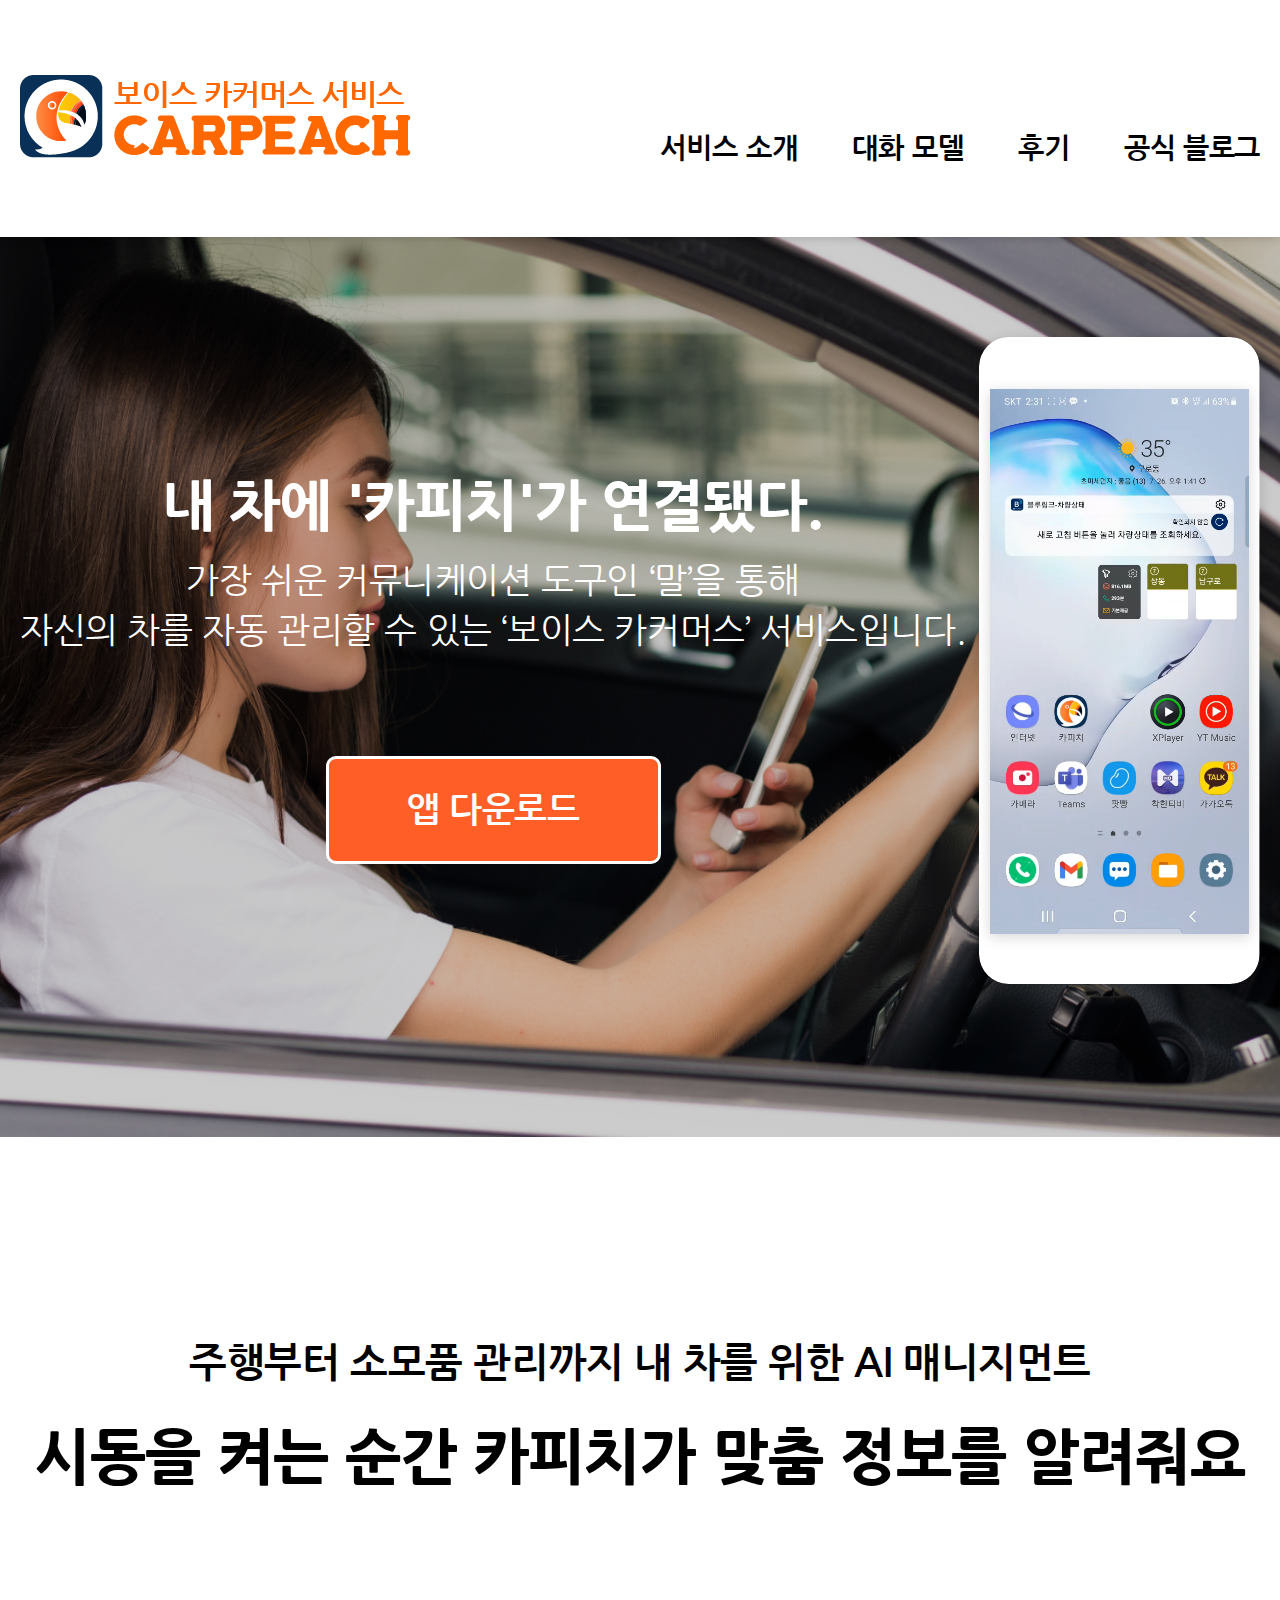
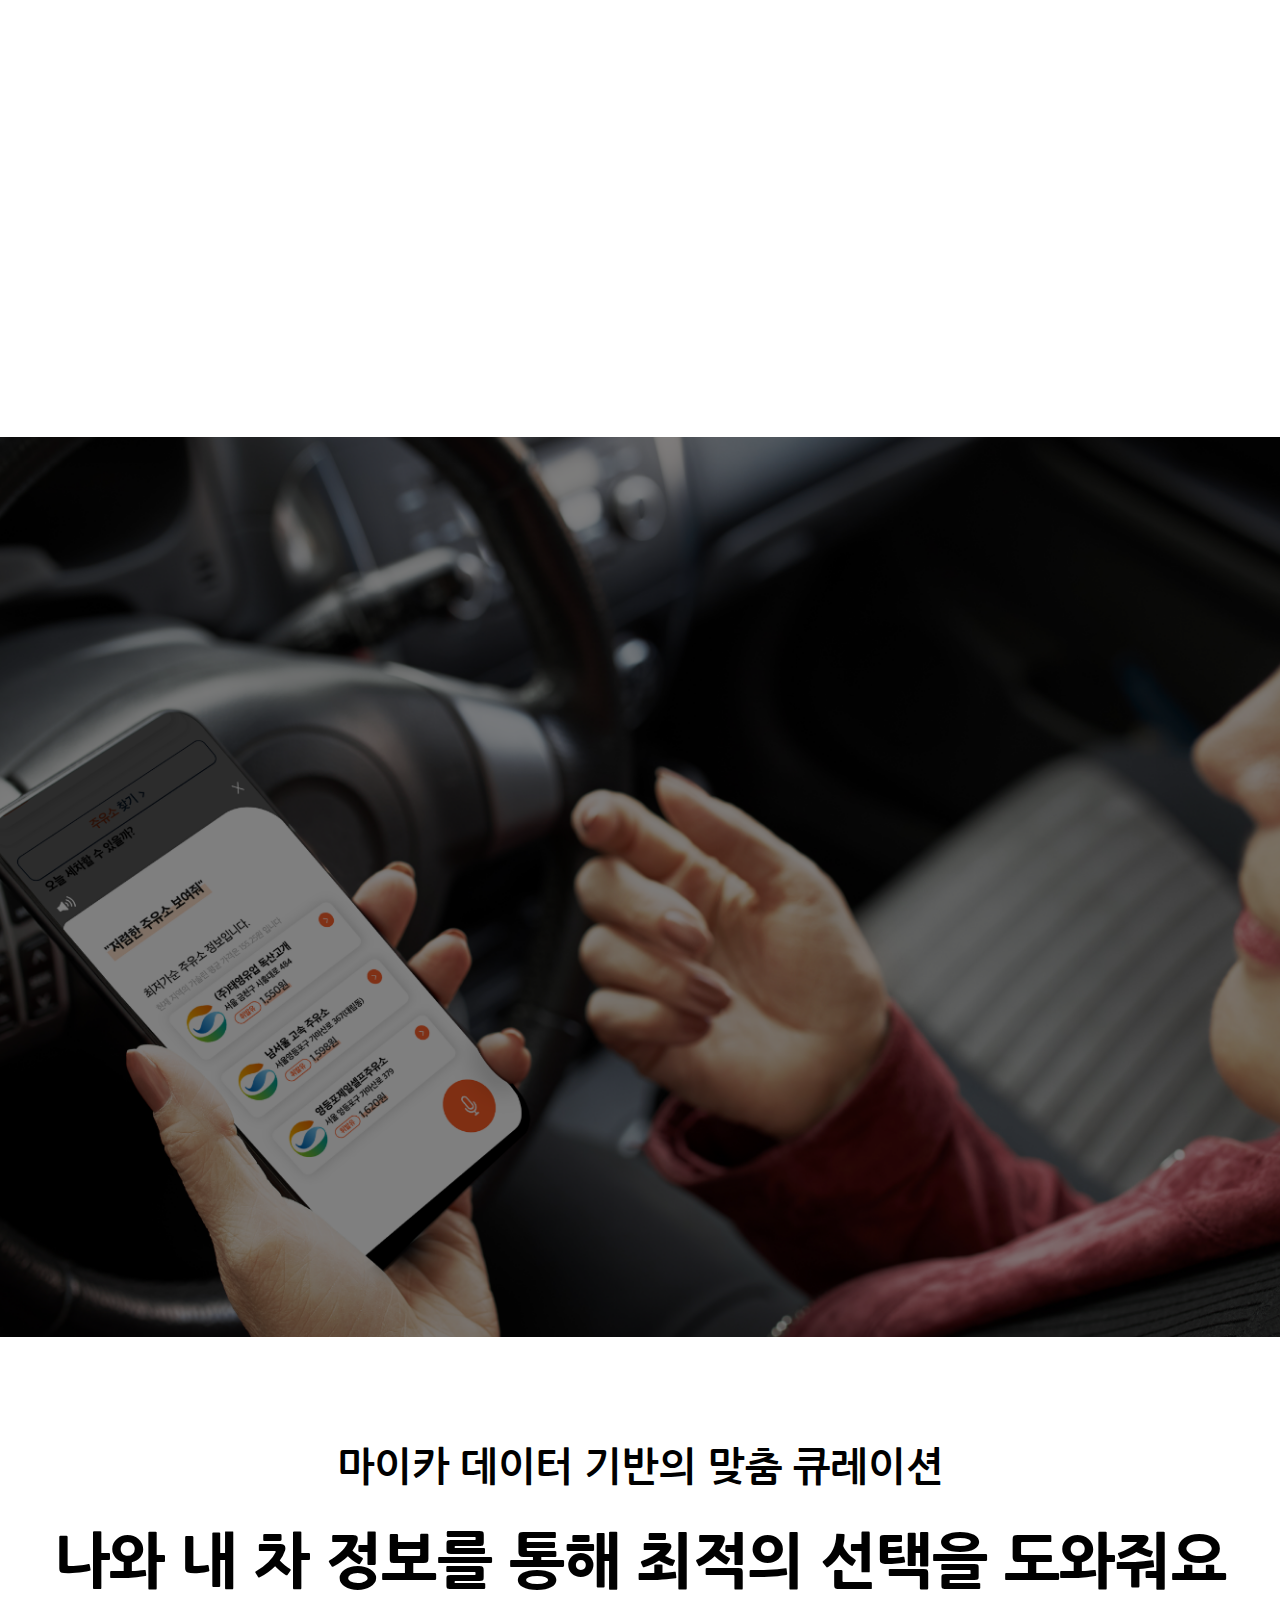
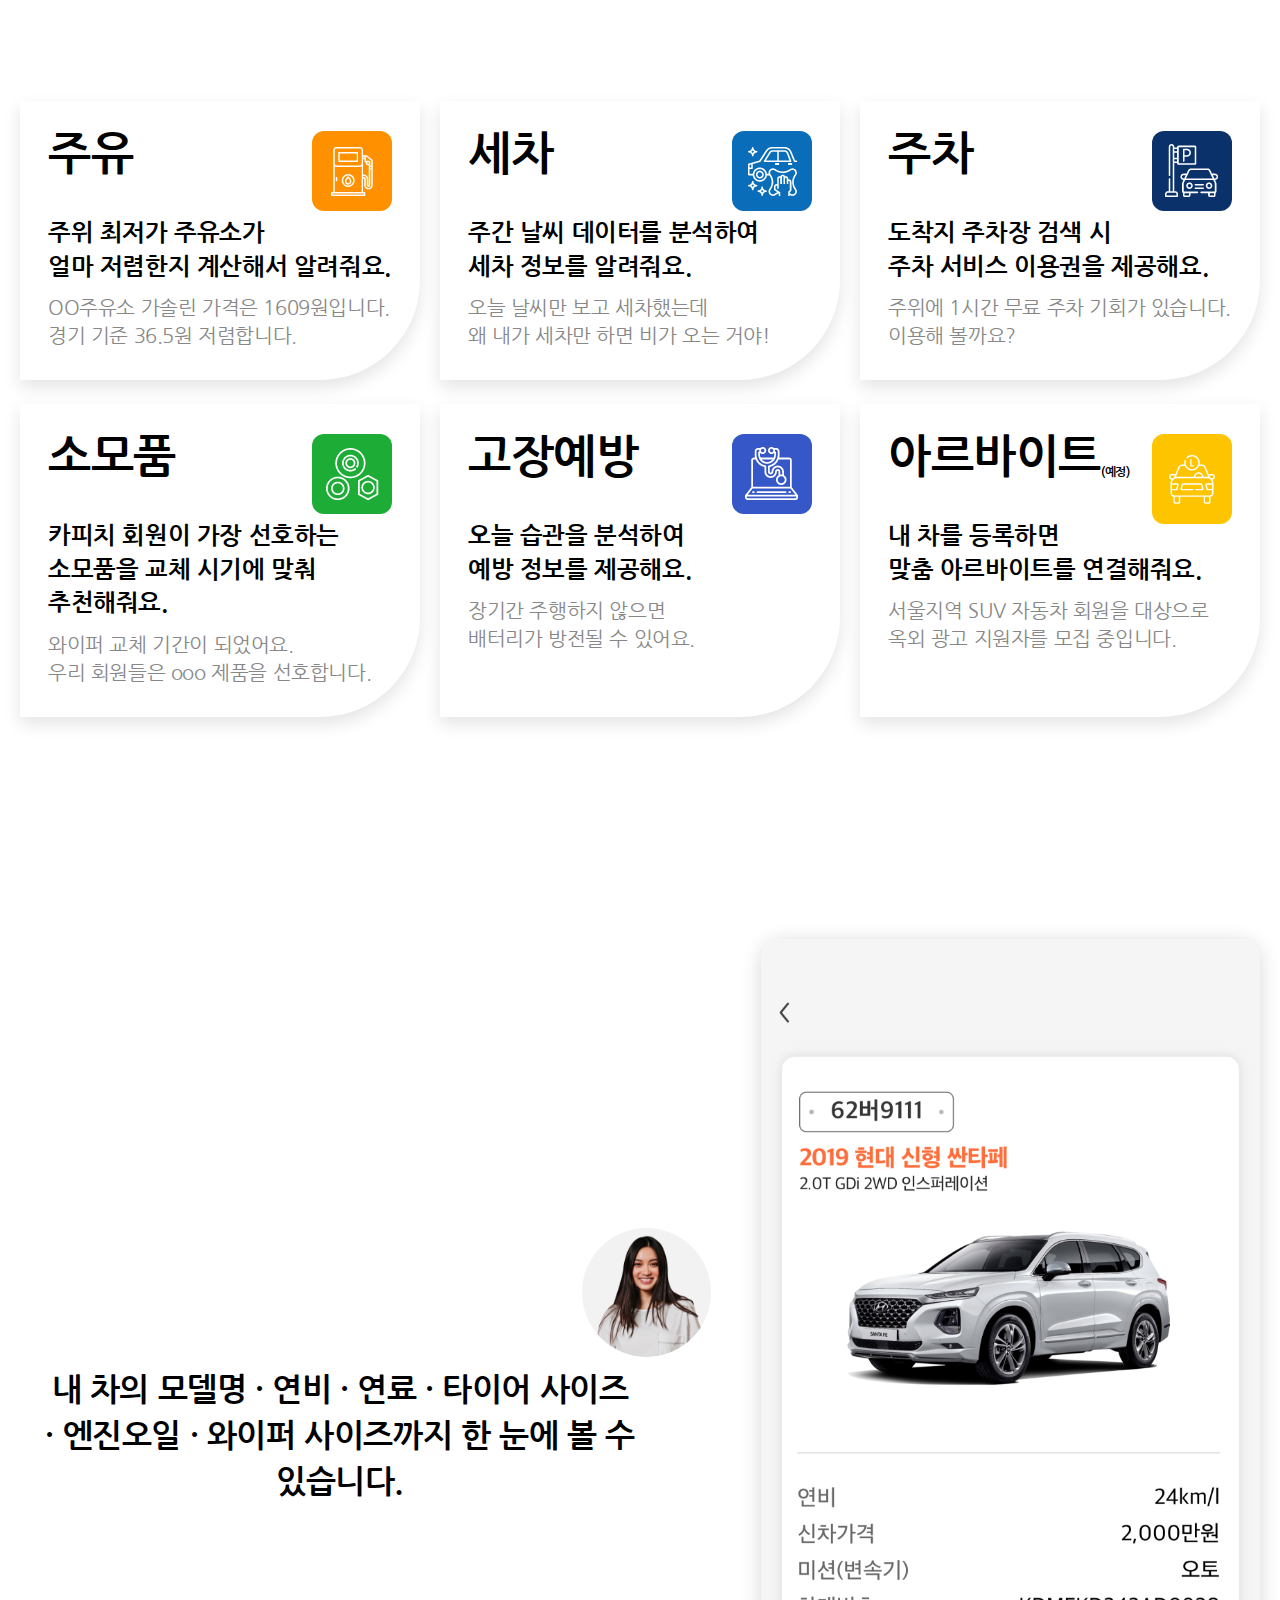
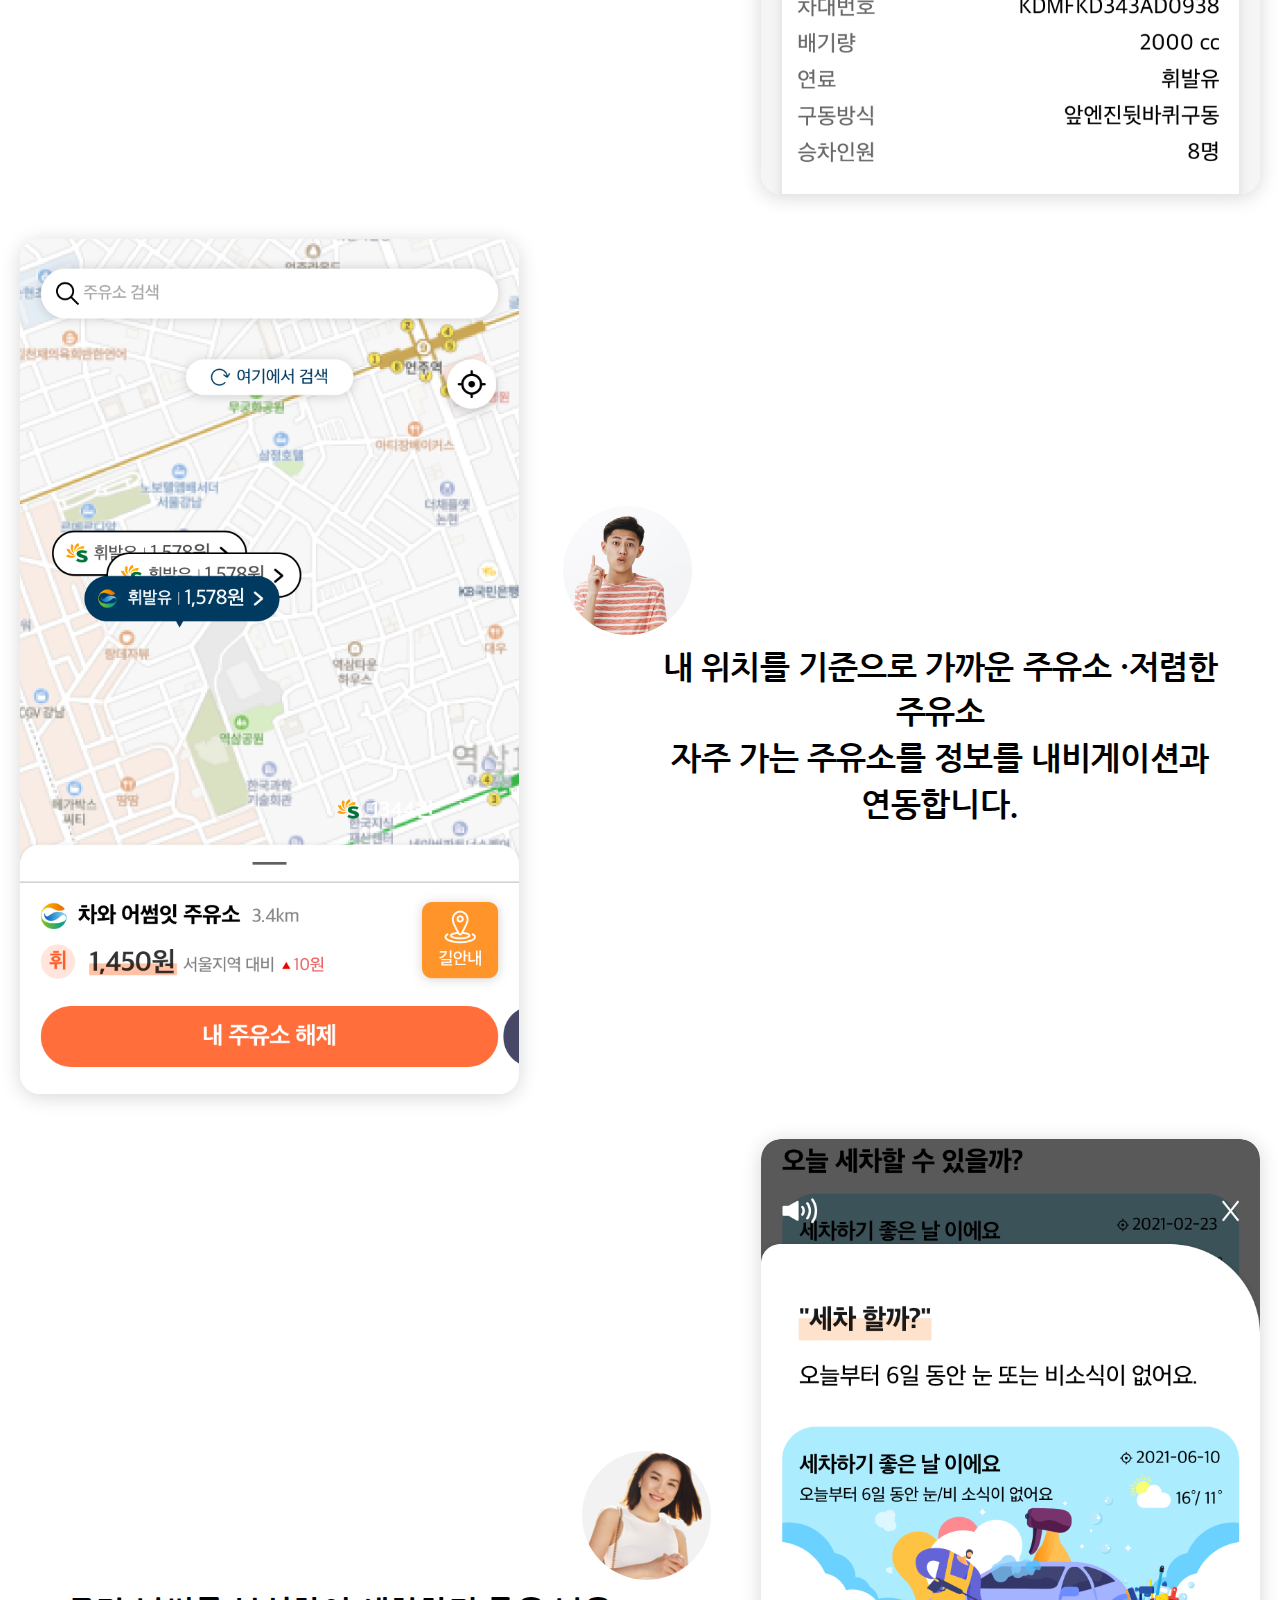
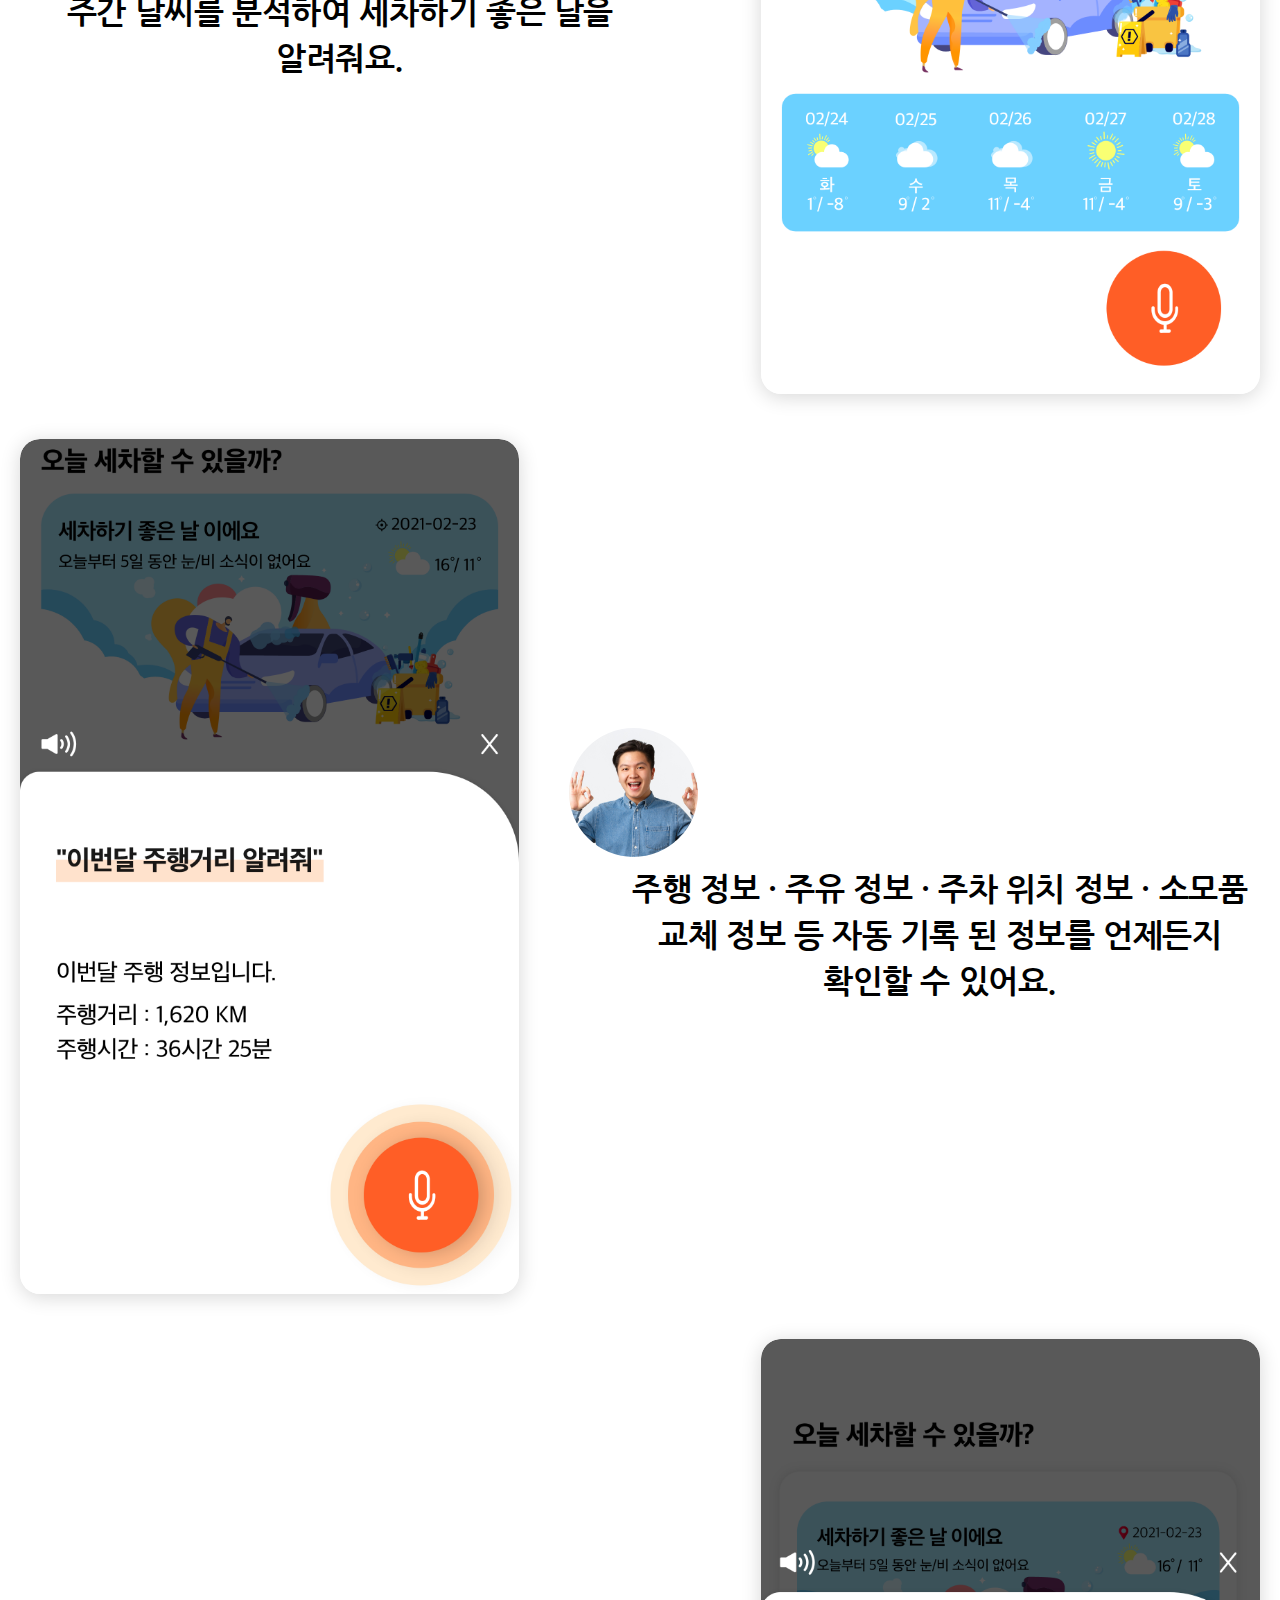
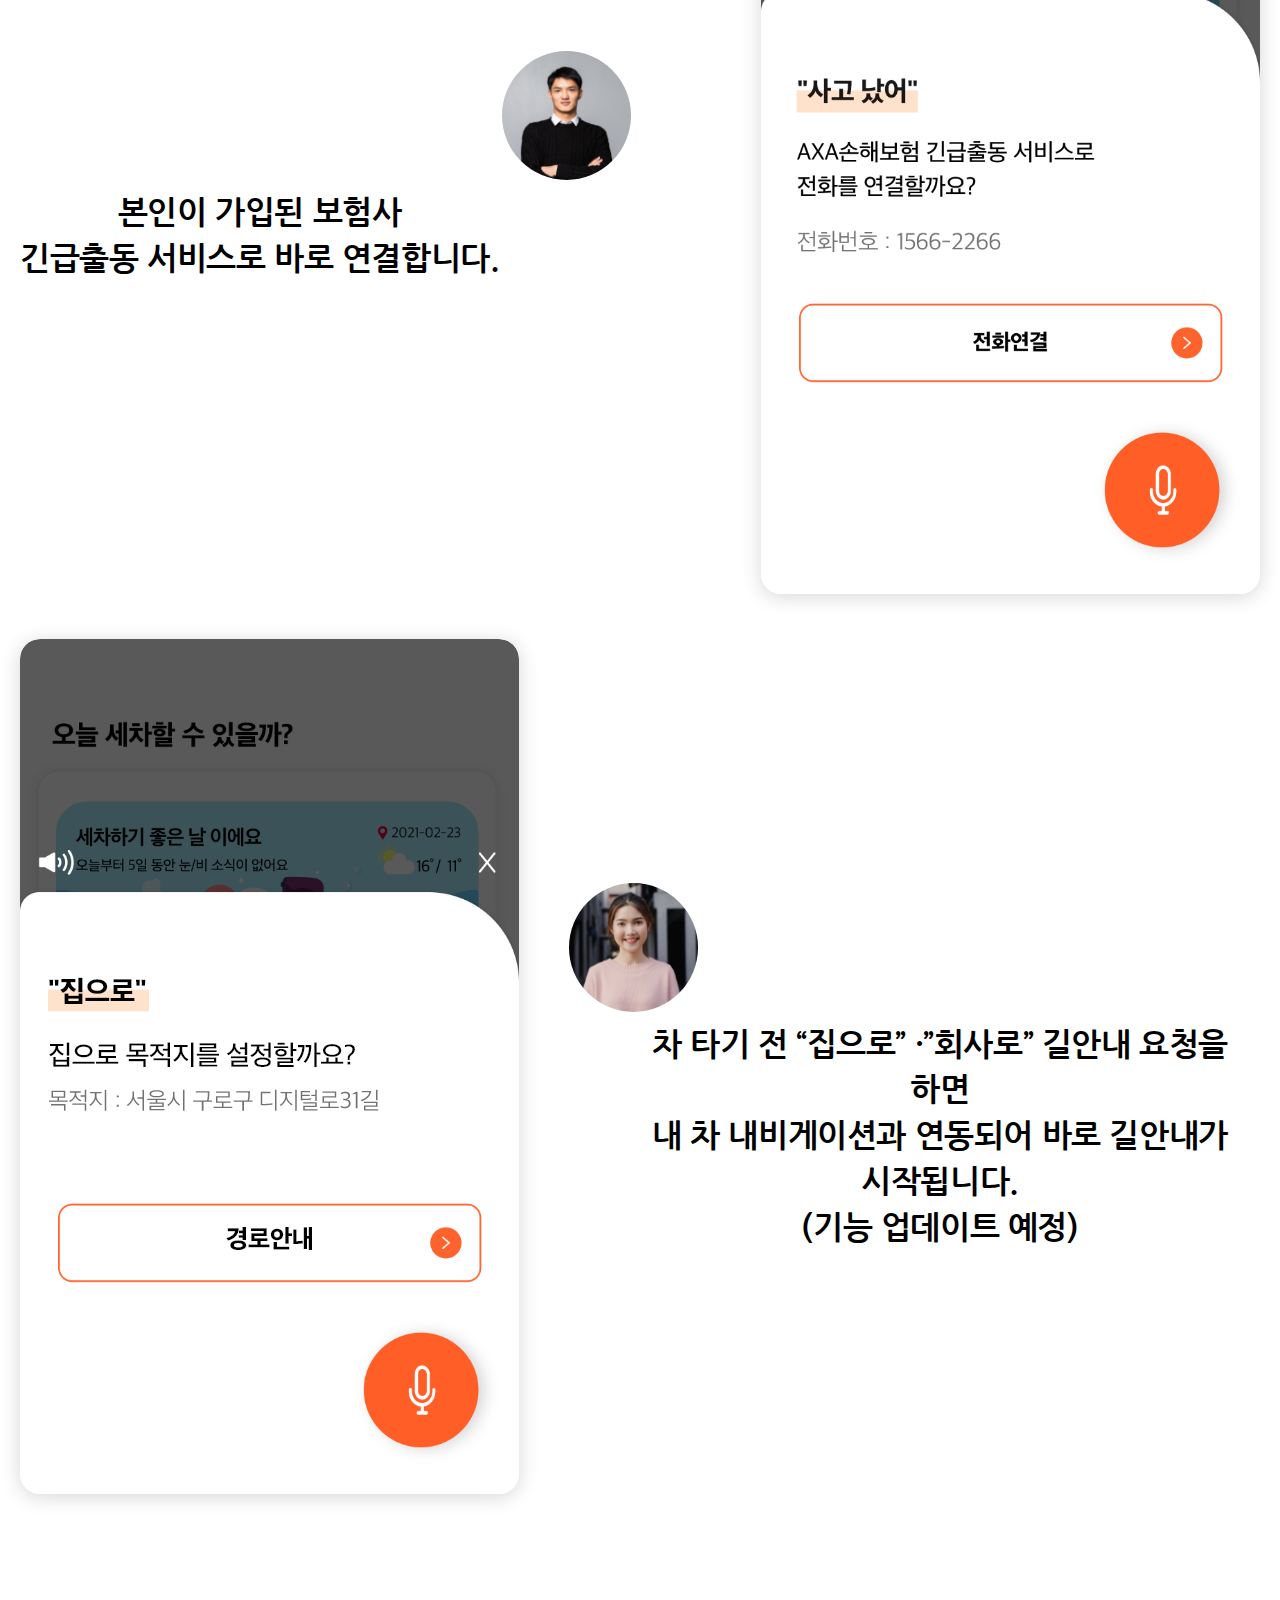
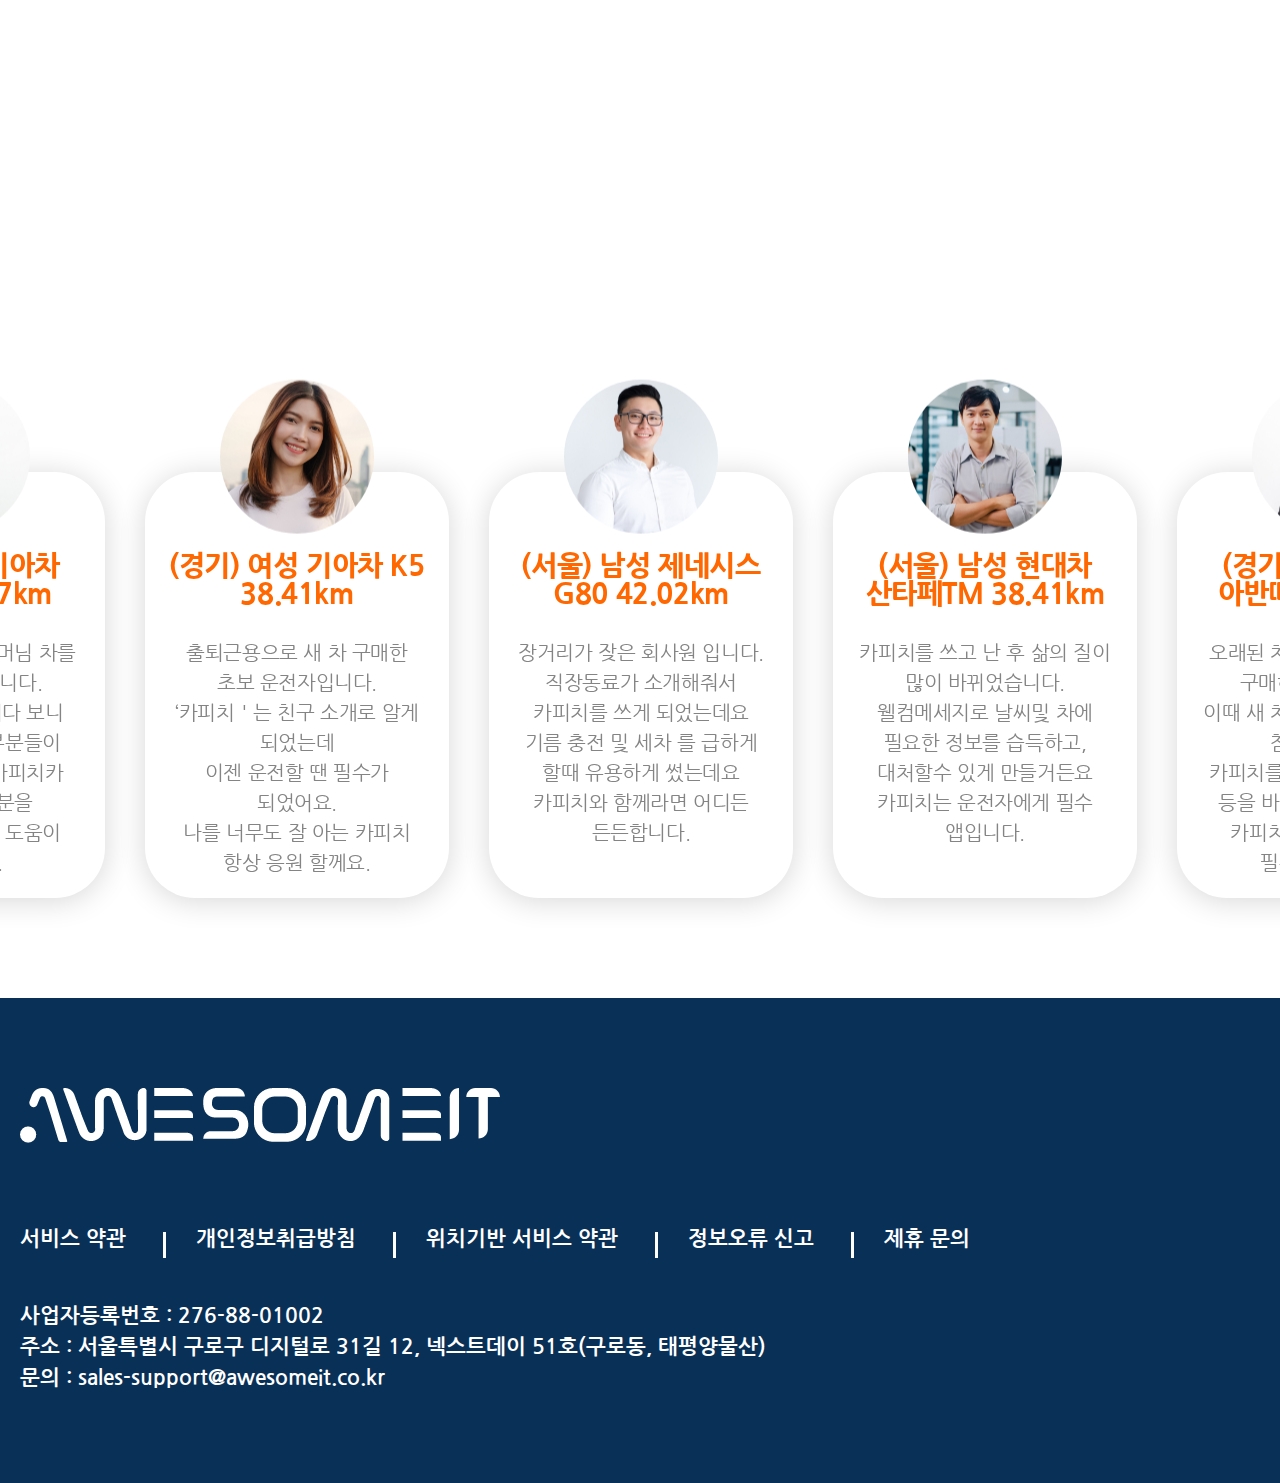
==== commit 28164b17: "Update index.html" ====
--- a/index.html
+++ b/index.html
@@ -34,7 +34,7 @@
     <meta property="og:type" content="website"> 
 <meta property="og:title" content="카피치 - 보이스 카커머스 플랫폼">
 <meta property="og:description" content="보이스 카커머스 서비스 카피치. 주유소 및 세차 정보, 주행기록 및 주차 메모로 더 편리한 자동차 생활을 경험하세요.">
-<meta property="og:image" content="http://www.carpeachmarket.com/images/logo.png">
+<meta property="og:image" content="http://www.carpeachmarket.com/ogg_logo.png">
 <meta property="og:url" content="http://www.carpeachmarket.com">
 
     <!-- font -->
@@ -95,7 +95,7 @@
                                 가장 쉬운 커뮤니케이션 도구인 ‘말’을 통해<br class="pc-only"/>
                                 자신의 차를 자동 관리할 수 있는 ‘보이스 카커머스’ 서비스입니다.
                             </p>
-                            <a href="https://play.google.com/store/apps/details?id=com.awesomeit.carpeach" target="_blank">앱 다운로드</a>
+                            <a href="https://carpeach.page.link/36XF" target="_blank">앱 다운로드</a>
                         </div>
                         <div class="slide__img">
                             <img src="./images/mobile_video_Background.png" alt="">
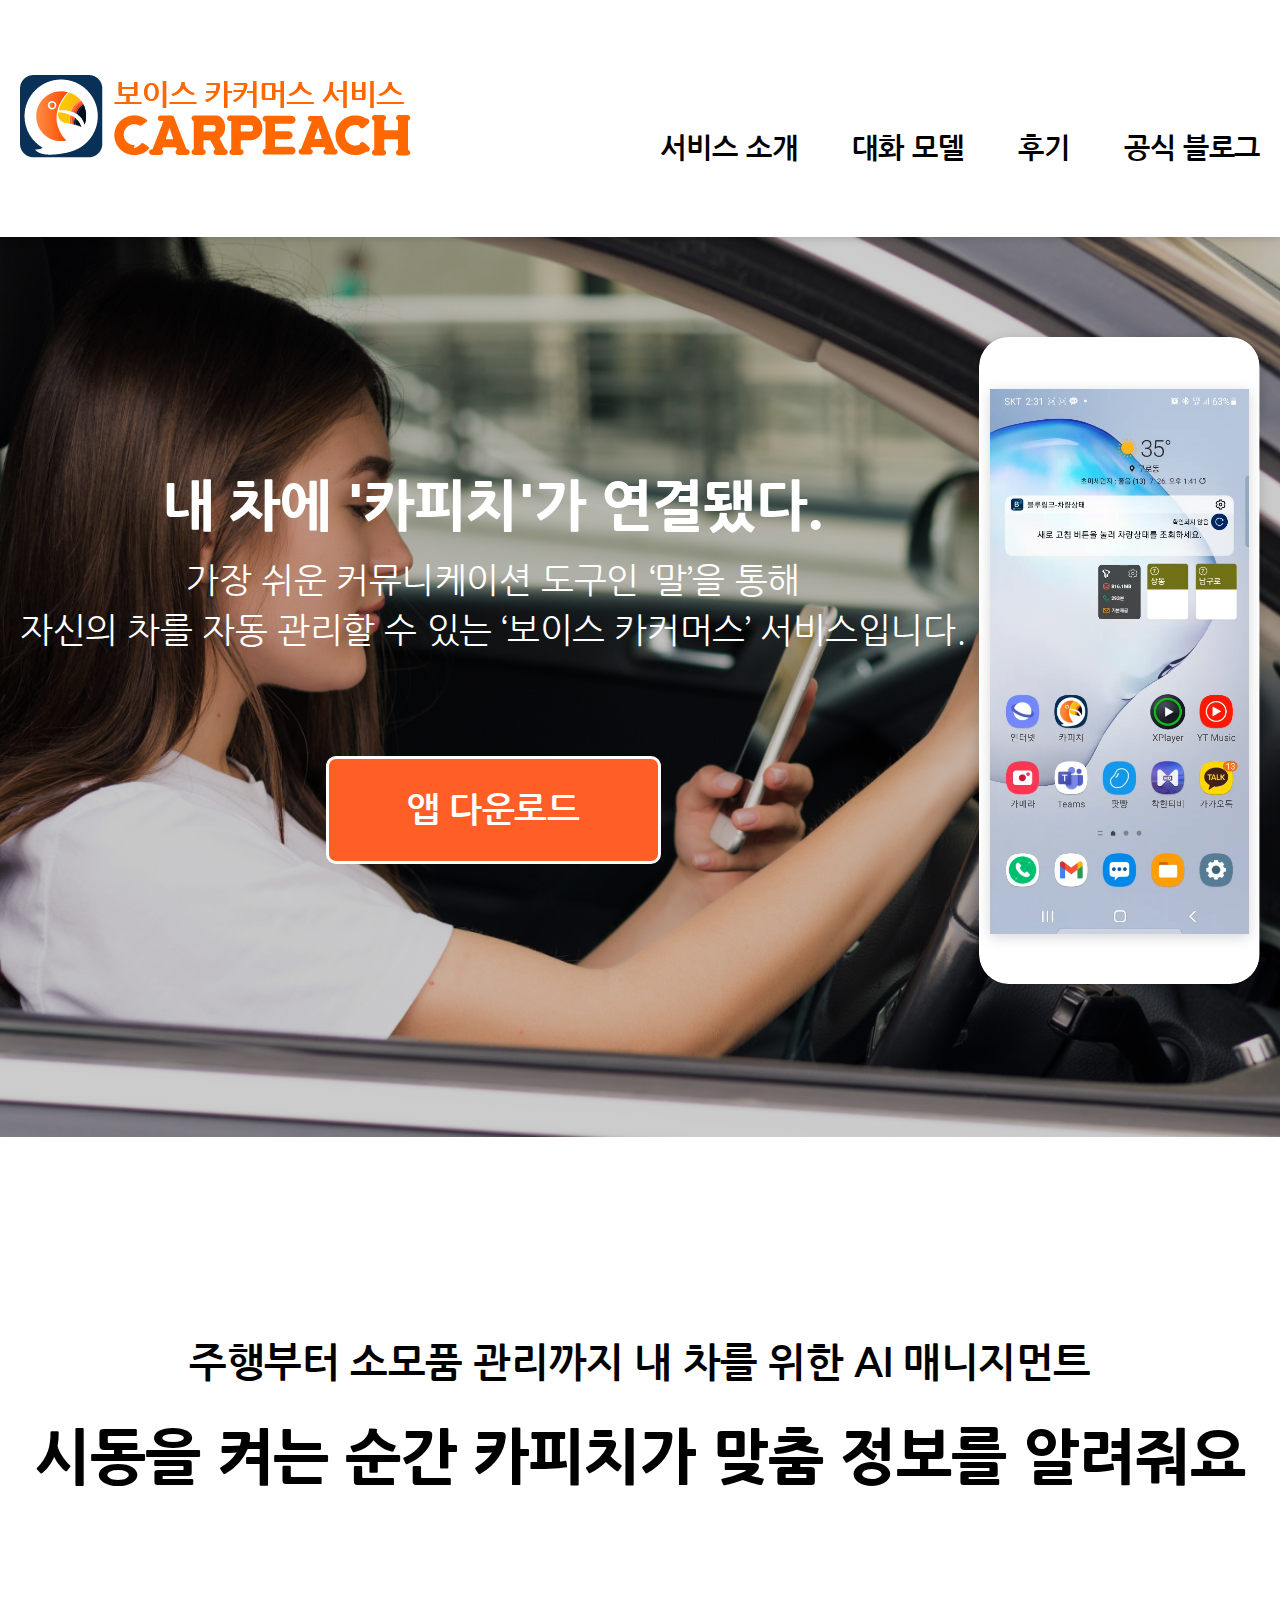
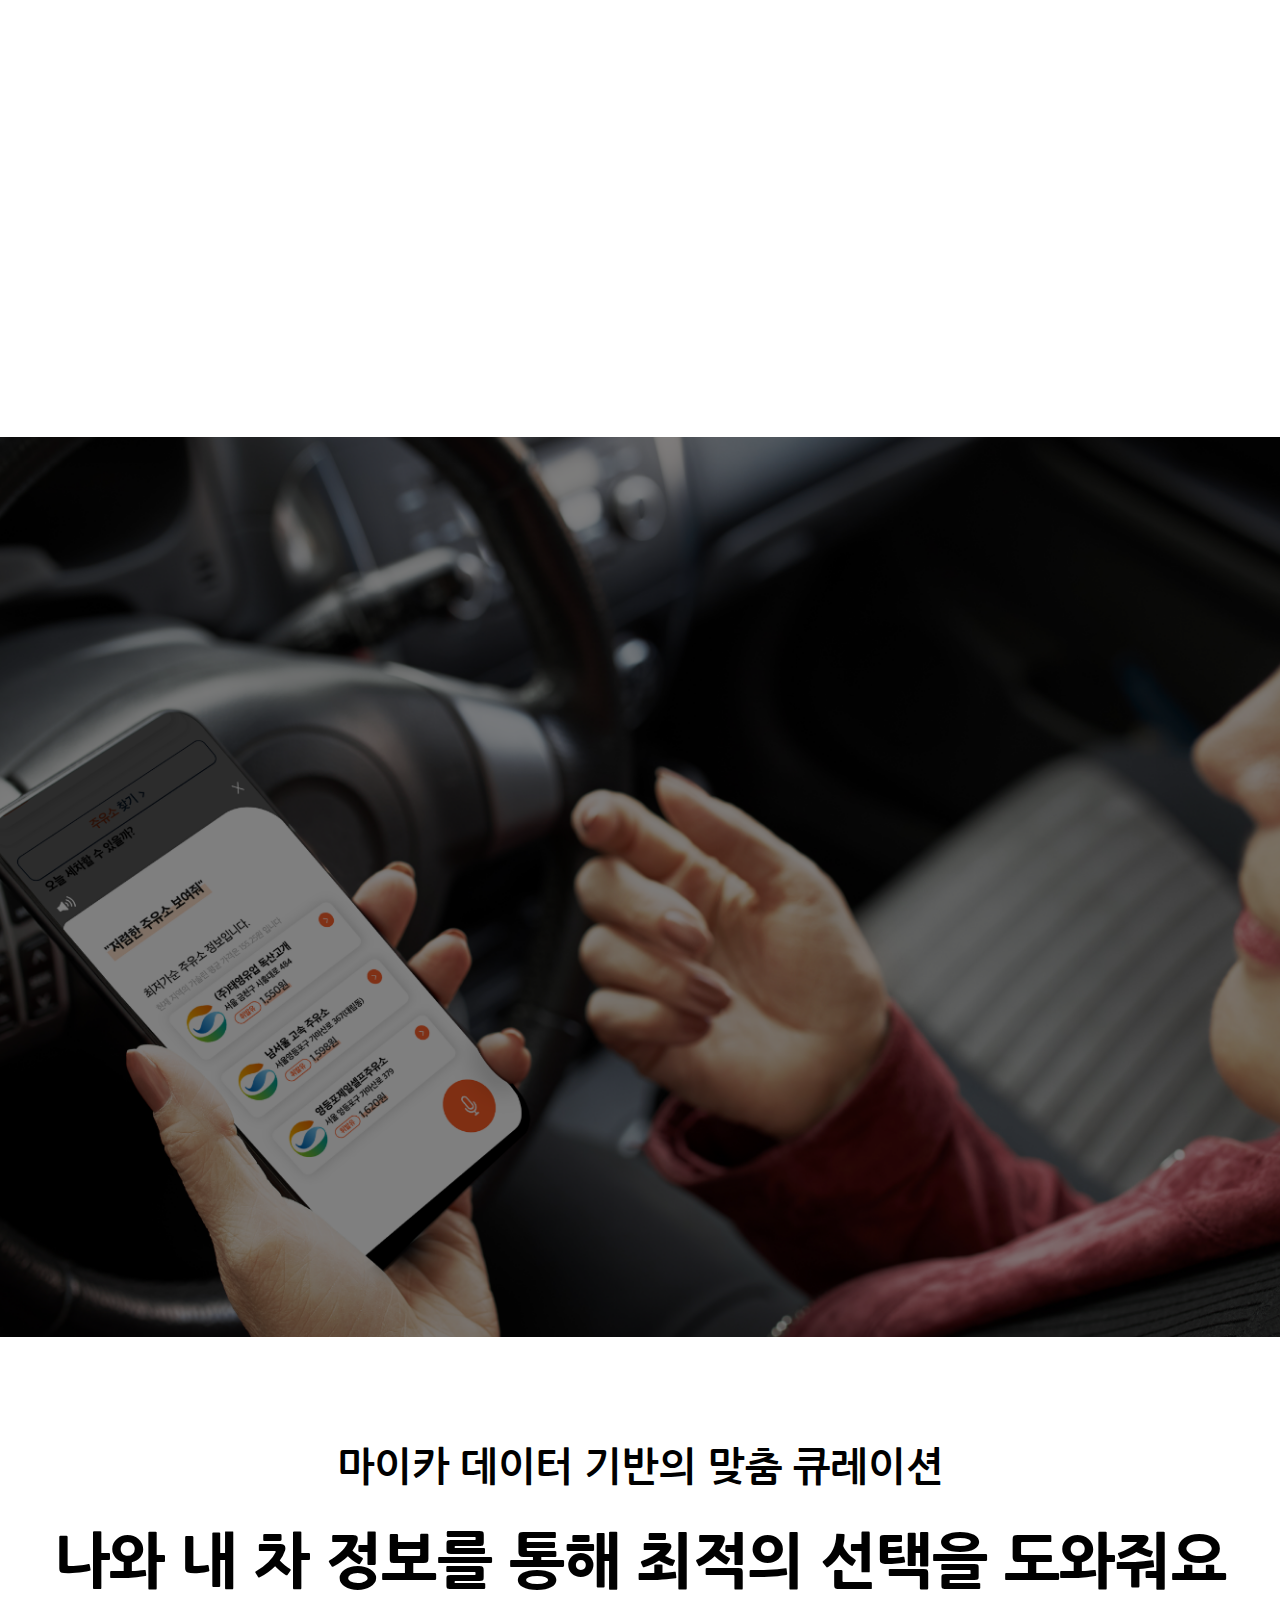
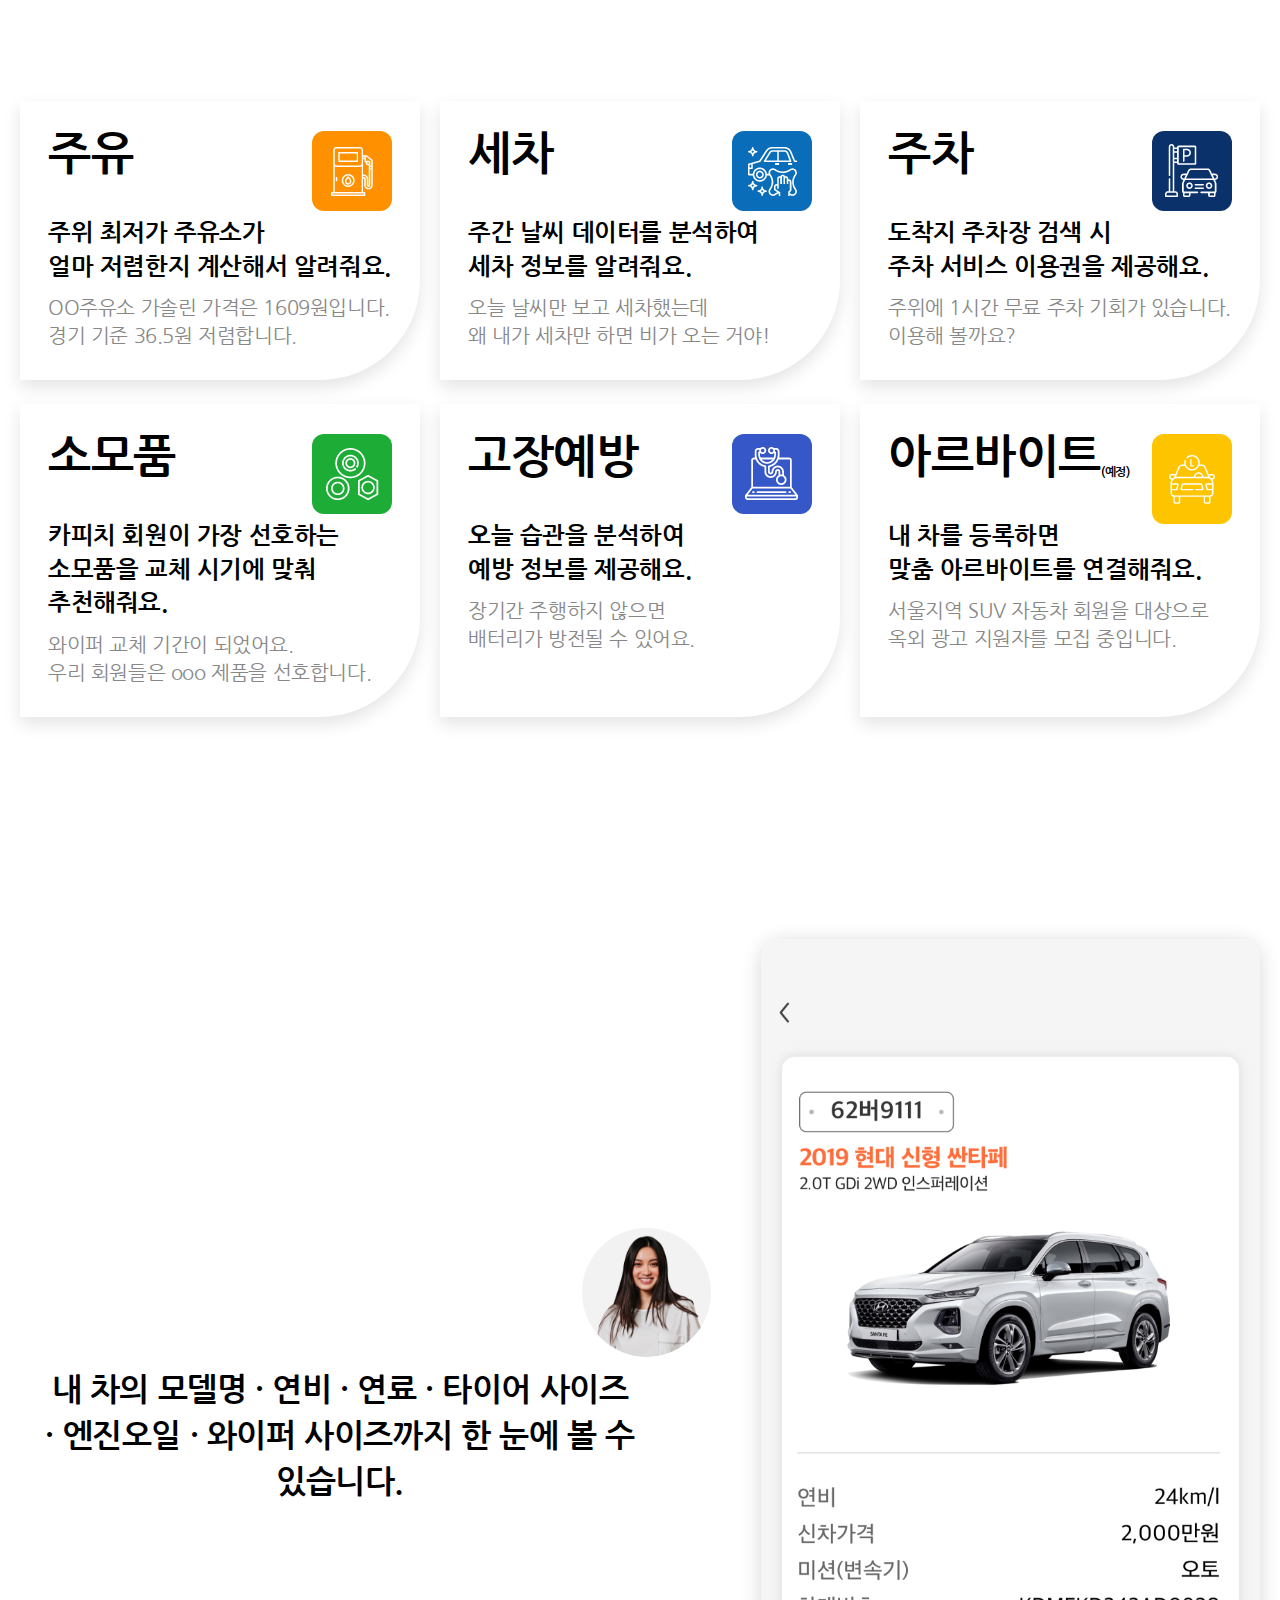
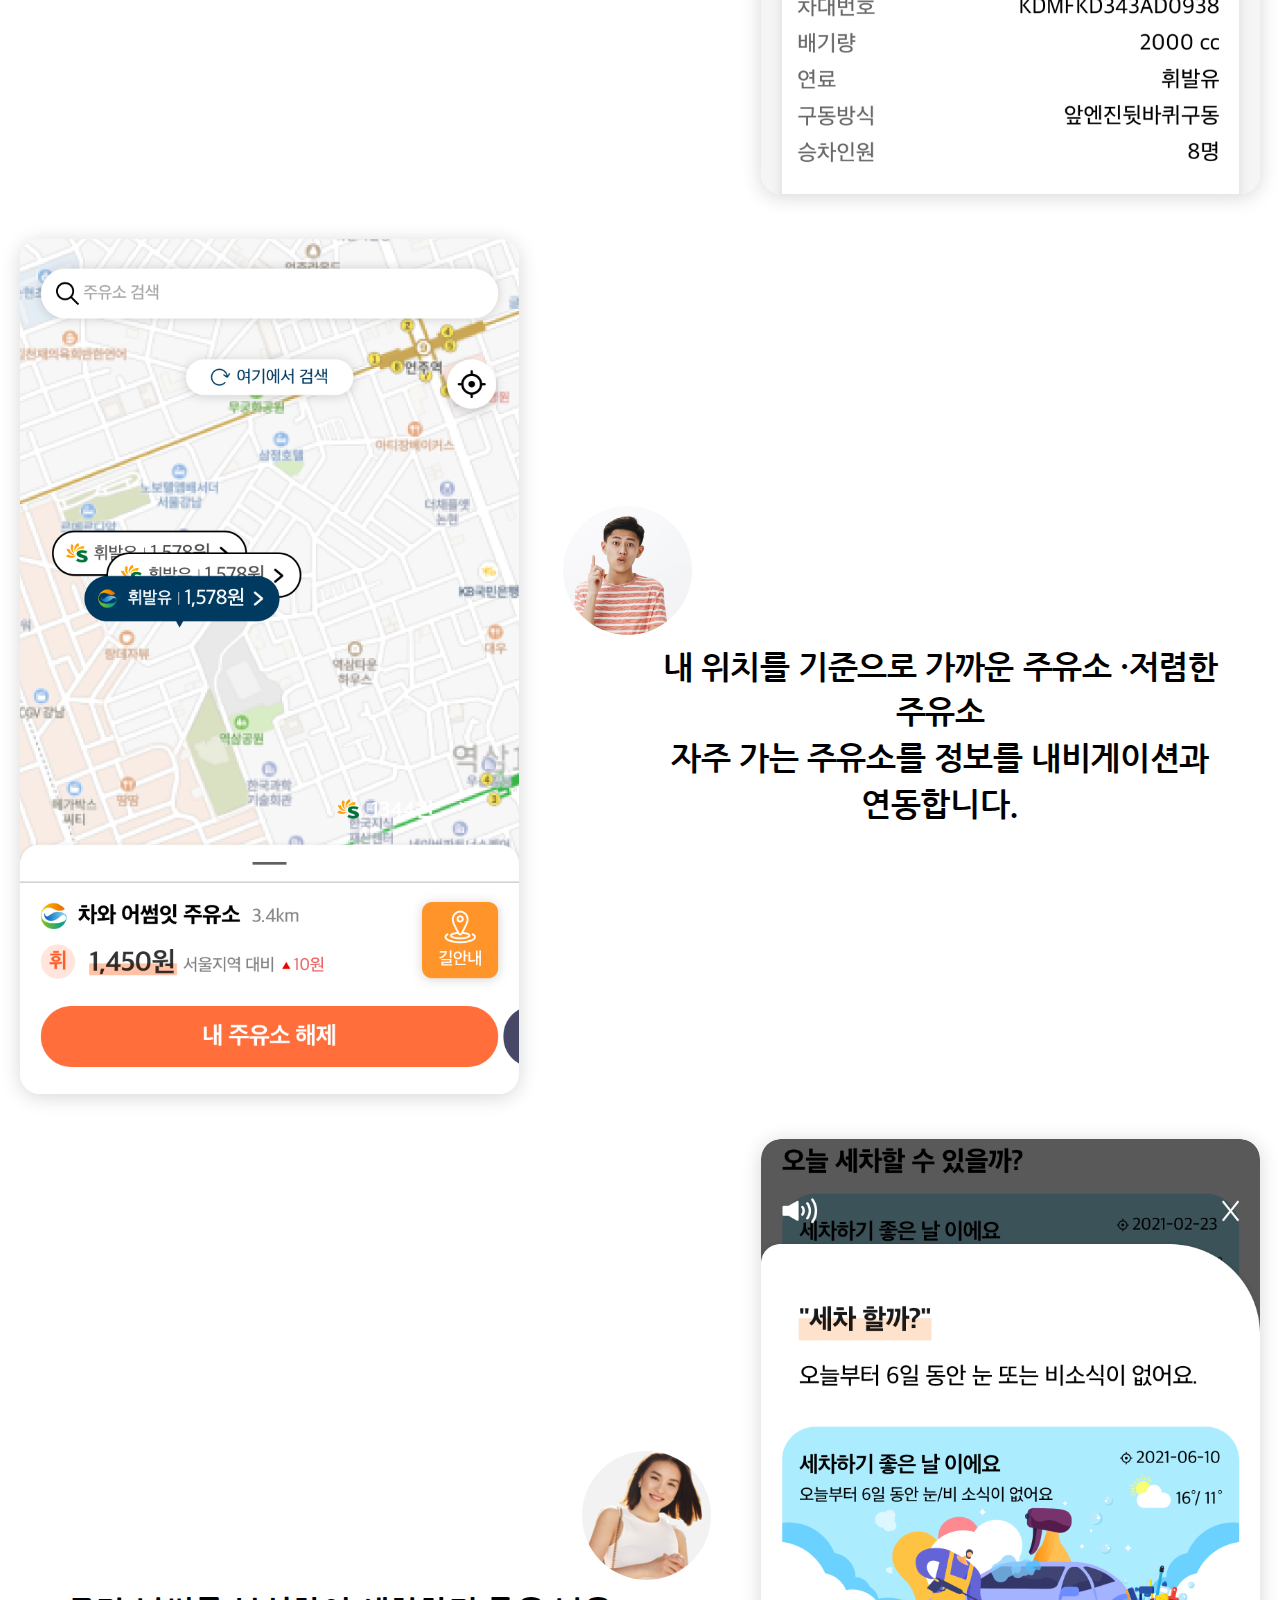
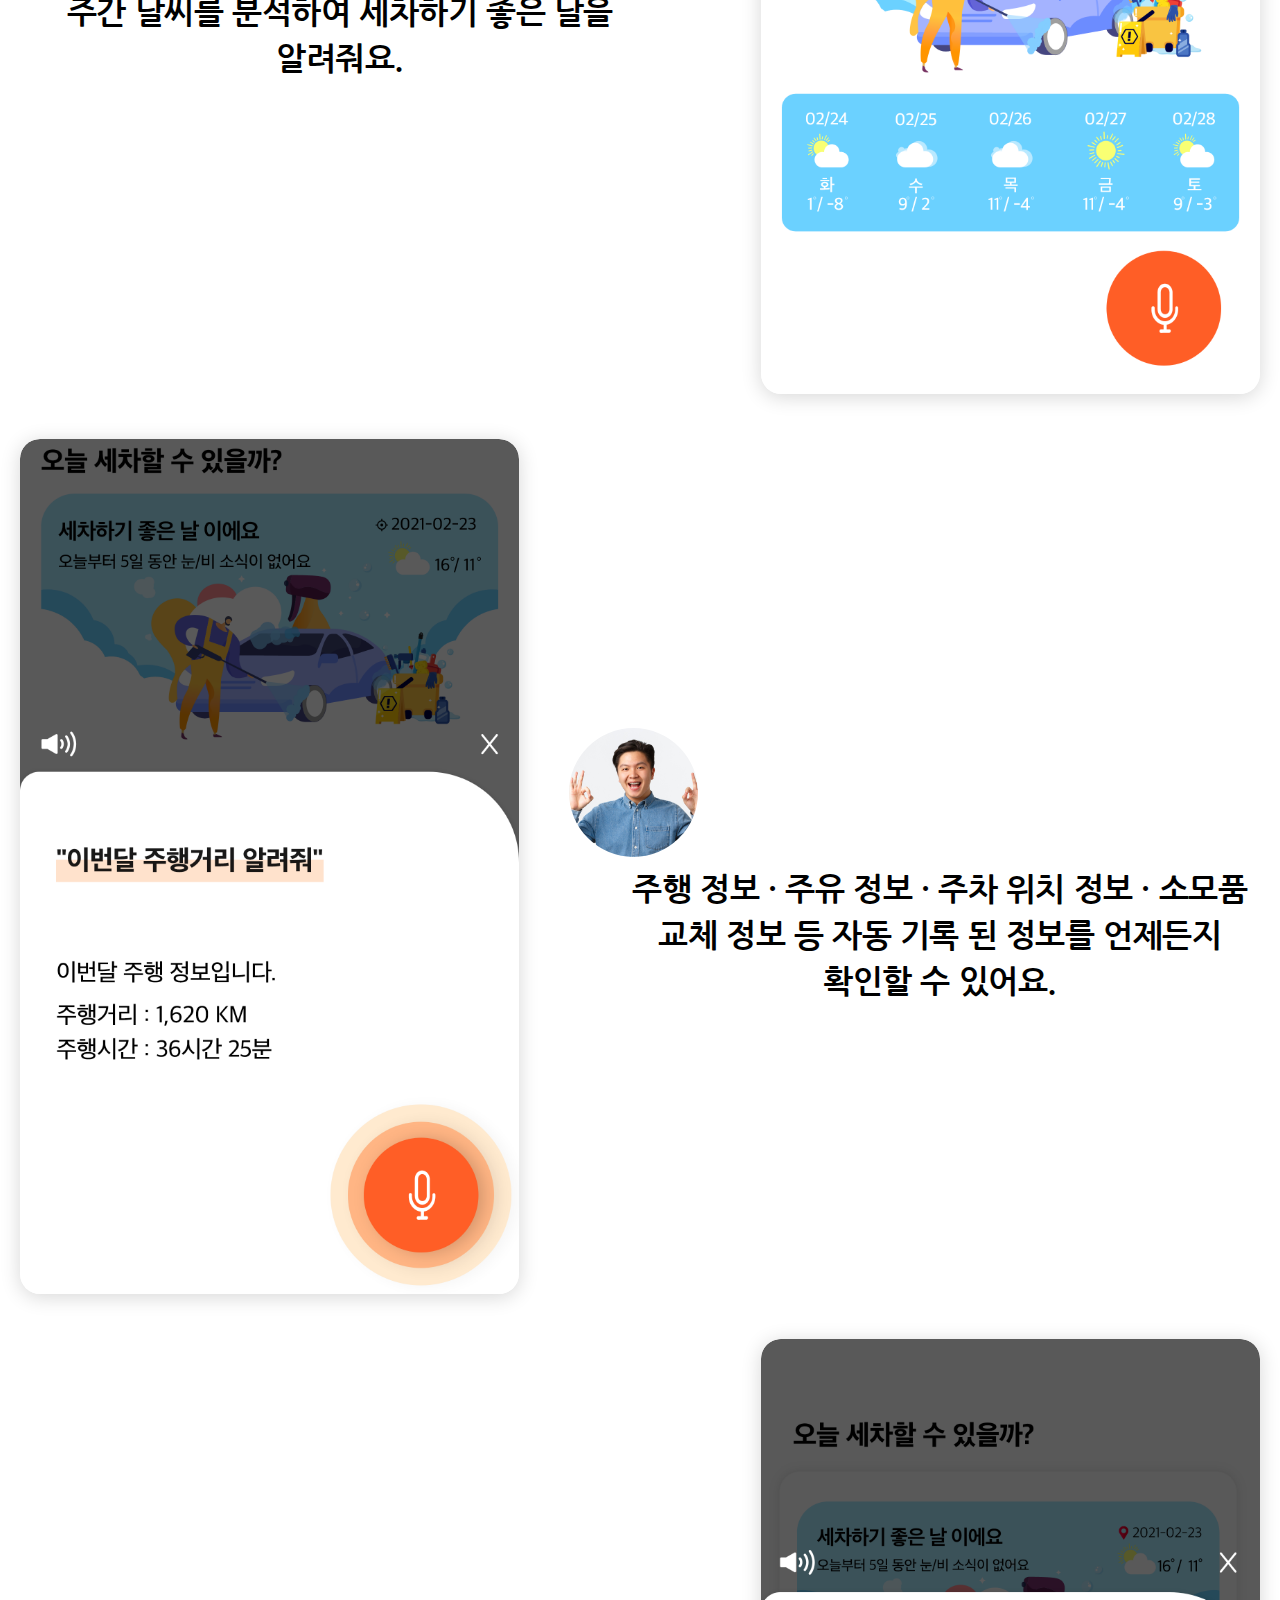
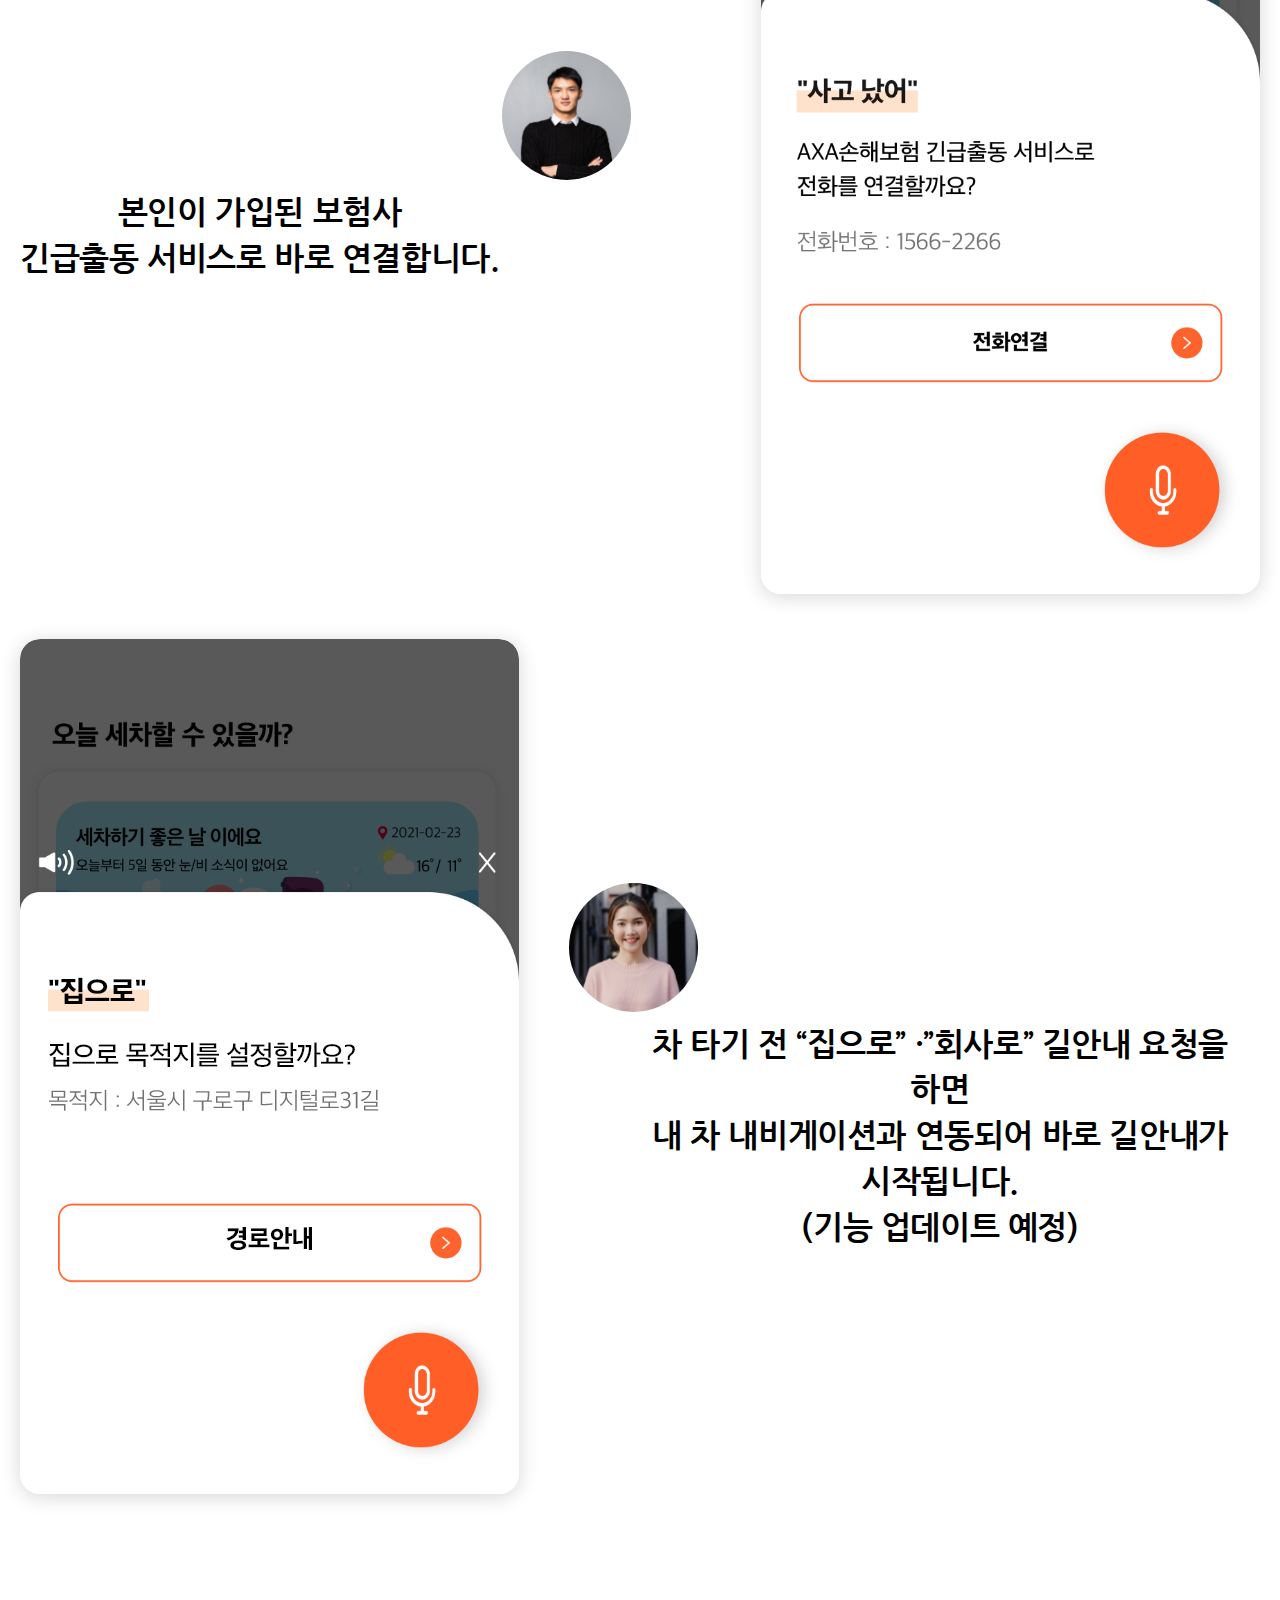
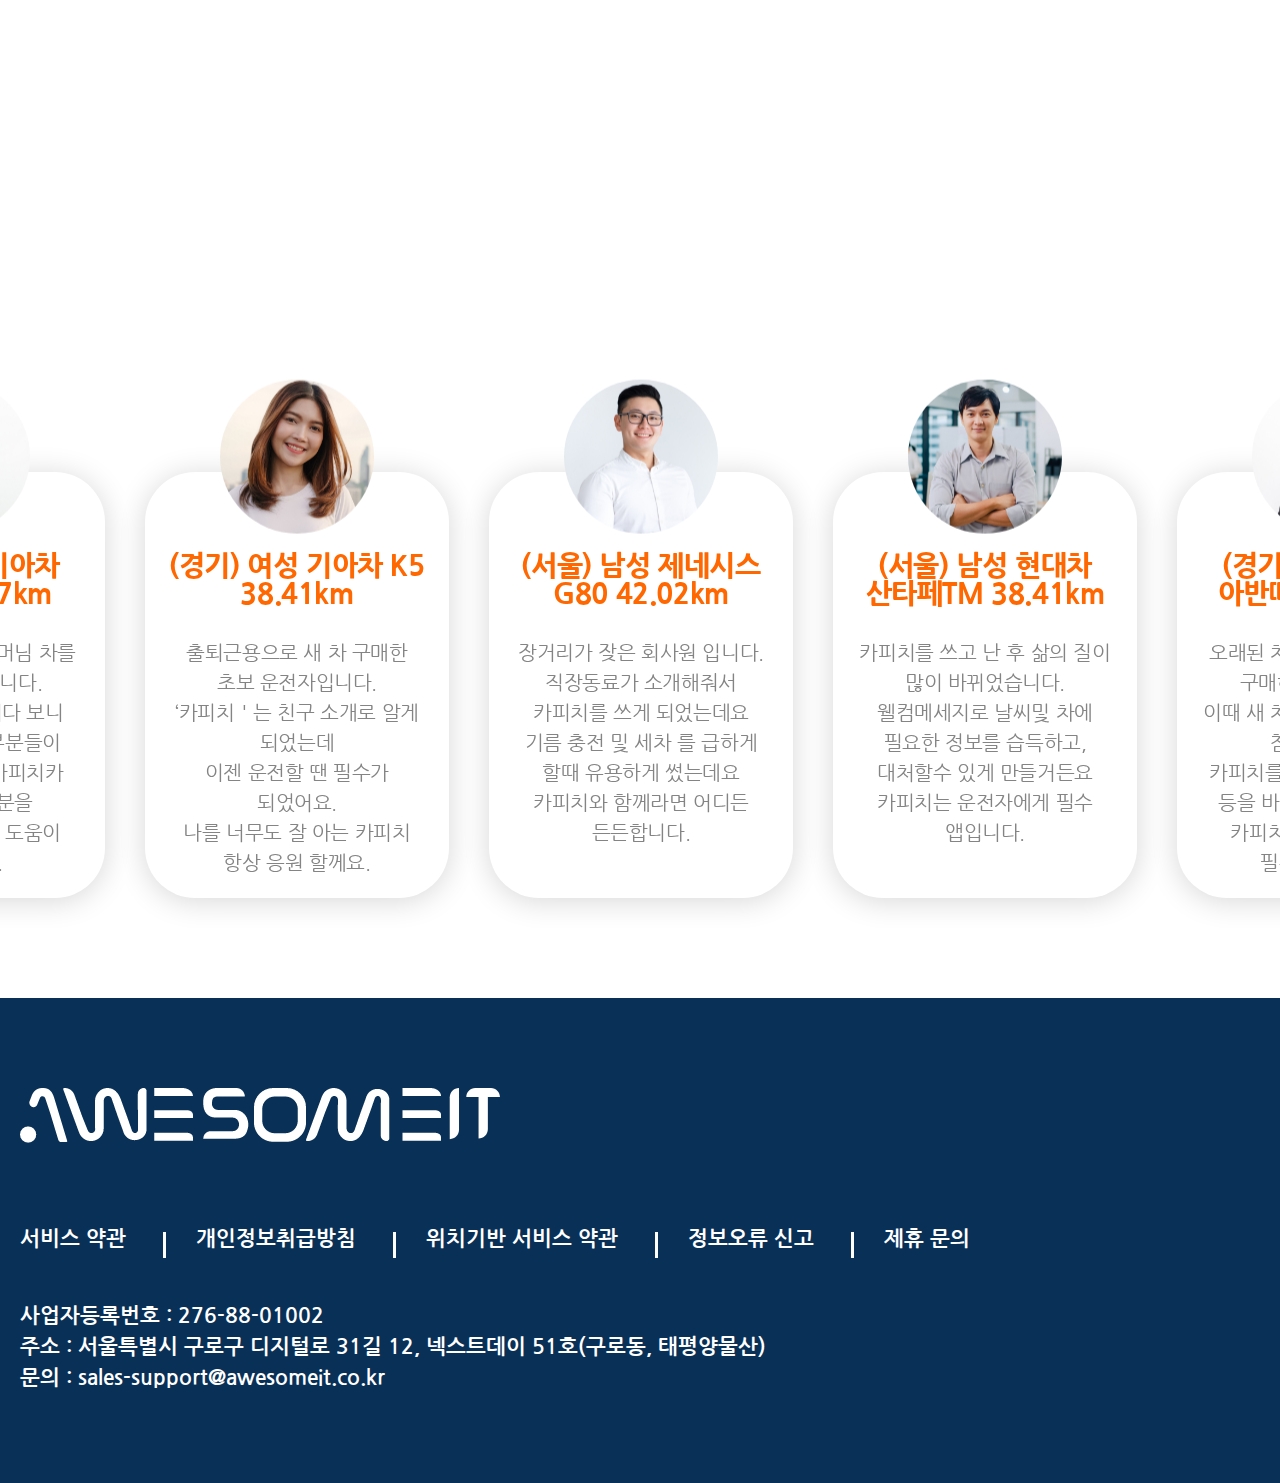
==== commit efea0476: "Update index.html" ====
--- a/index.html
+++ b/index.html
@@ -405,11 +405,11 @@
         <div class="inner">
             <img src="./images/awesomeit_logo.png" alt="AWESOMEIT">
             <ul class="footer__ul--links">
-                <li><a href="#none">서비스 약관</a></li>
-                <li><a href="#none">개인정보취급방침</a></li>
-                <li><a href="#none">위치기반 서비스 약관</a></li>
-                <li><a href="#none">정보오류 신고</a></li>
-                <li><a href="#none">제휴 문의</a></li>
+                <li><a href="https://carpeachthumbnailbucket.s3.ap-northeast-2.amazonaws.com/html/service_terms.html">서비스 약관</a></li>
+                <li><a href="https://carpeachthumbnailbucket.s3.ap-northeast-2.amazonaws.com/html/private_terms.html">개인정보취급방침</a></li>
+                <li><a href="https://carpeachthumbnailbucket.s3.ap-northeast-2.amazonaws.com/html/position_terms.html">위치기반 서비스 약관</a></li>
+                <li><a href="mailto:sales-support@awesomeit.co.kr">정보오류 신고</a></li>
+                <li><a href="mailto:sales-support@awesomeit.co.kr">제휴 문의</a></li>
             </ul>
             <p>
                 사업자등록번호 : 276-88-01002<br />
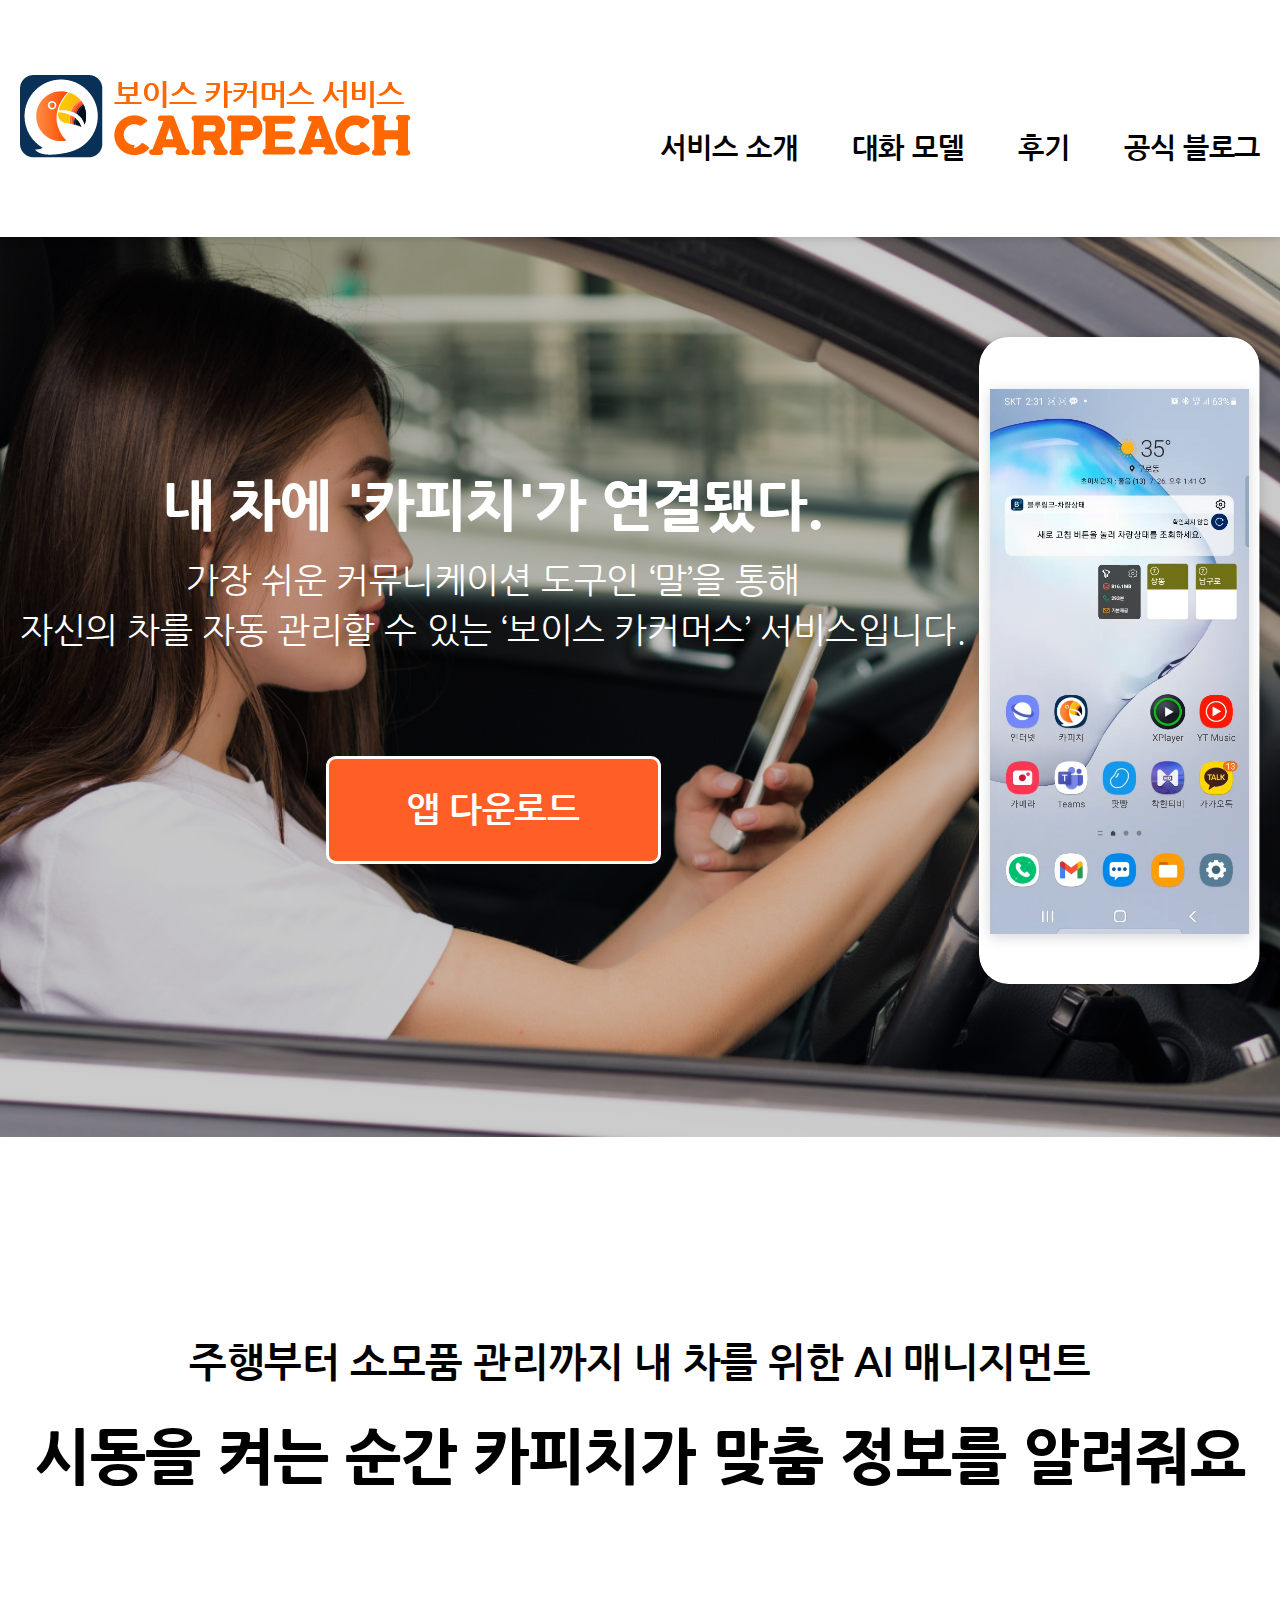
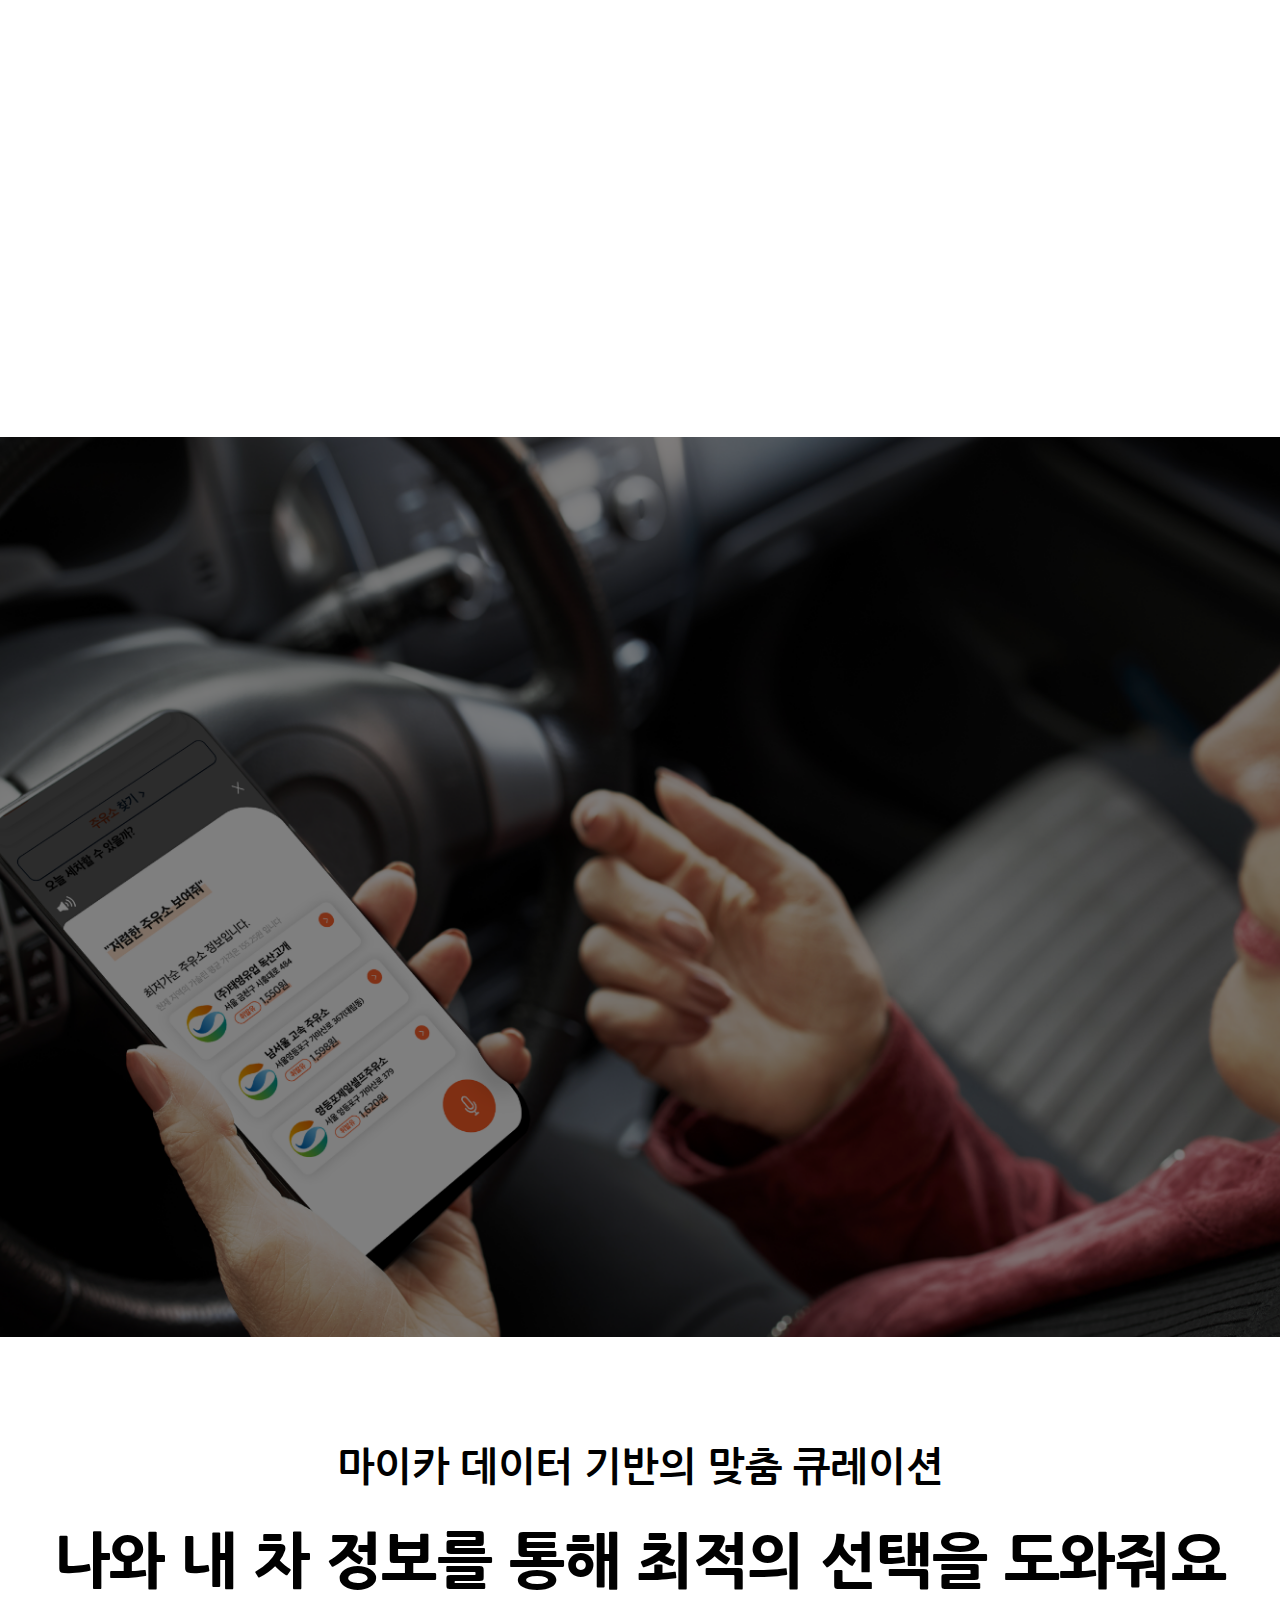
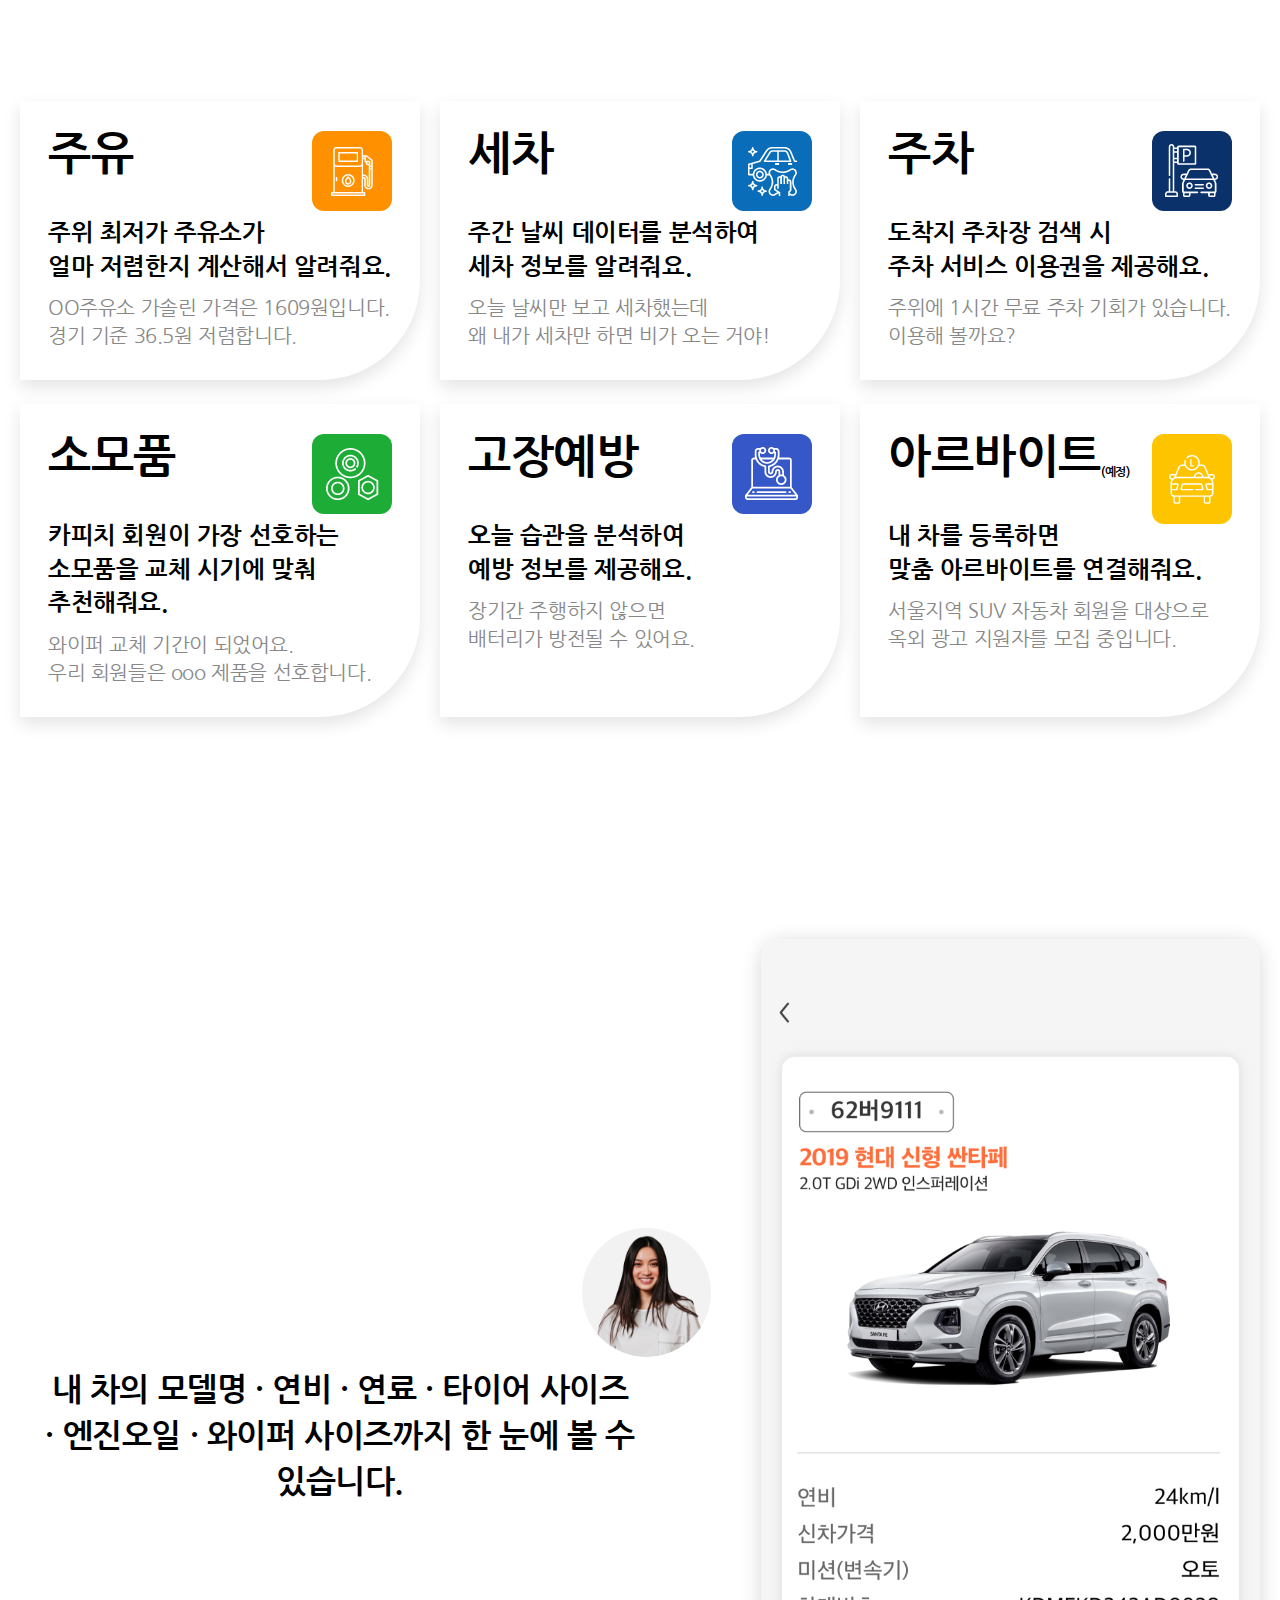
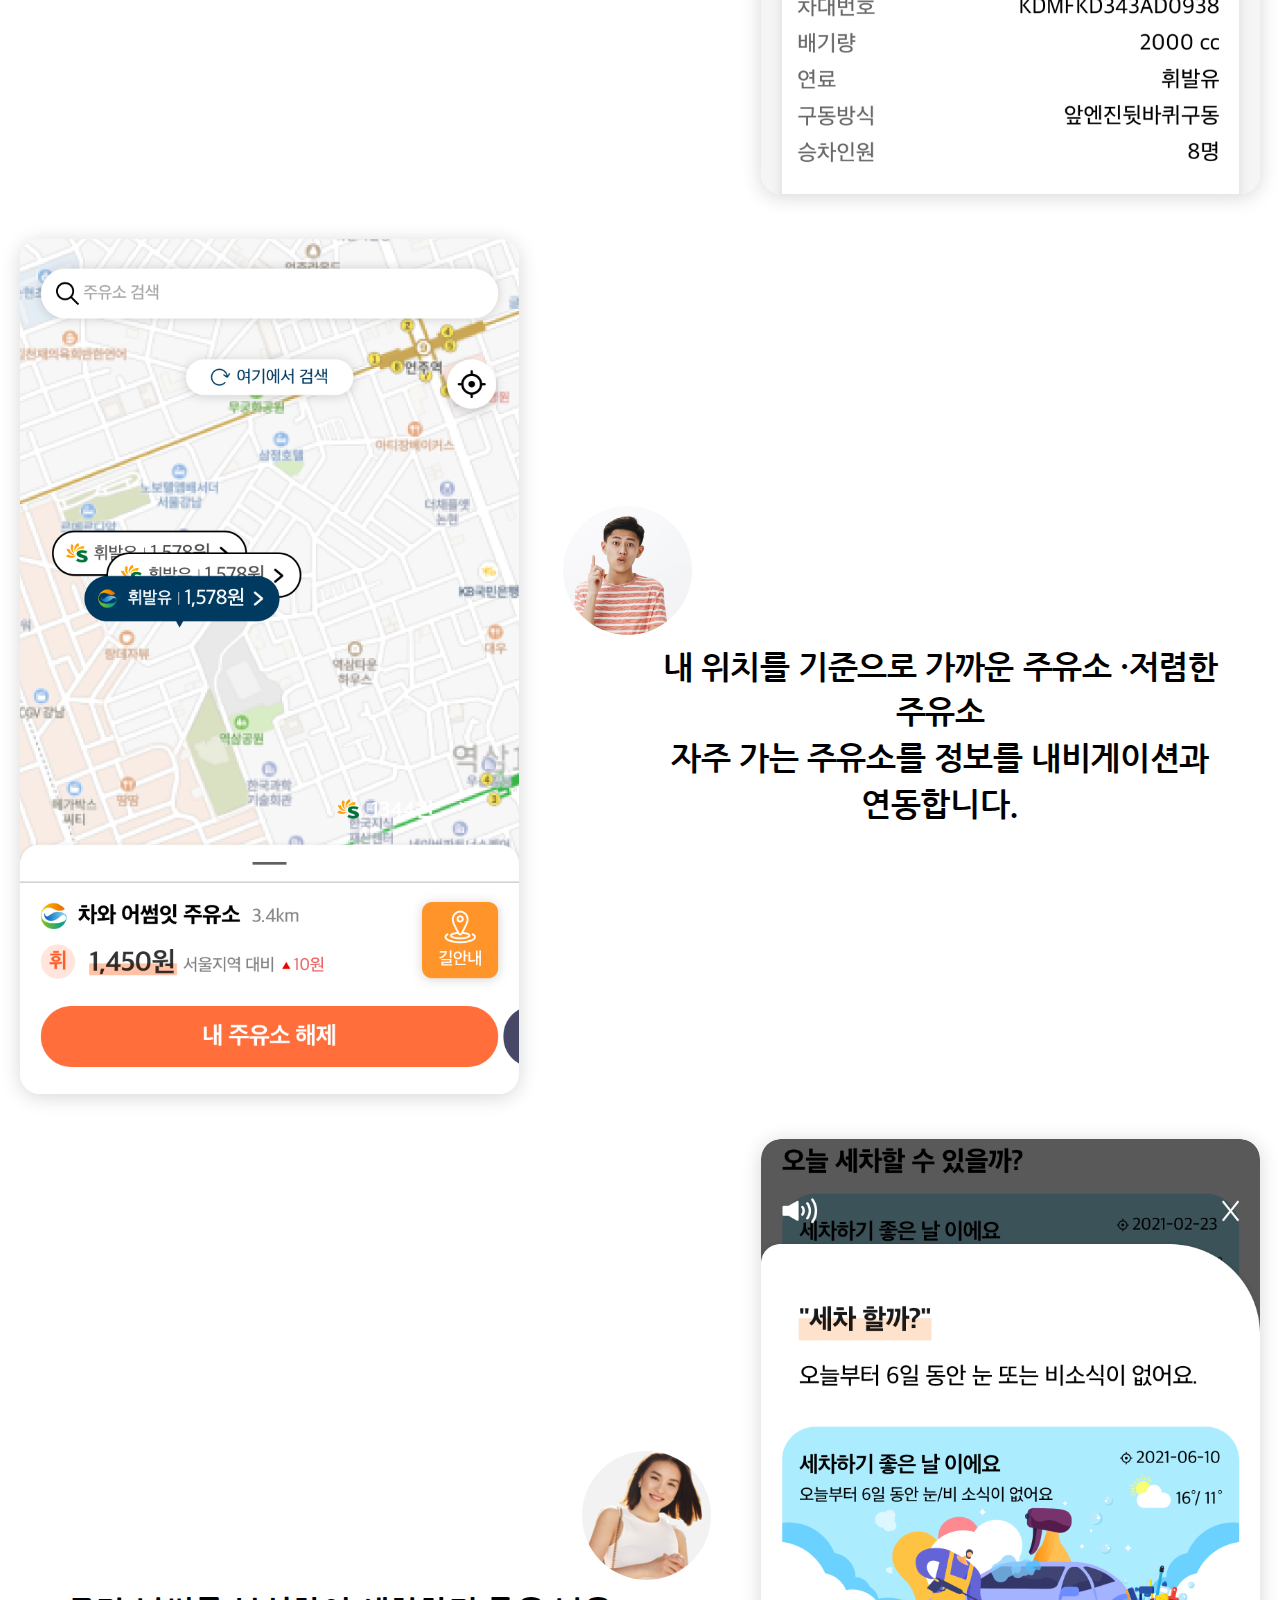
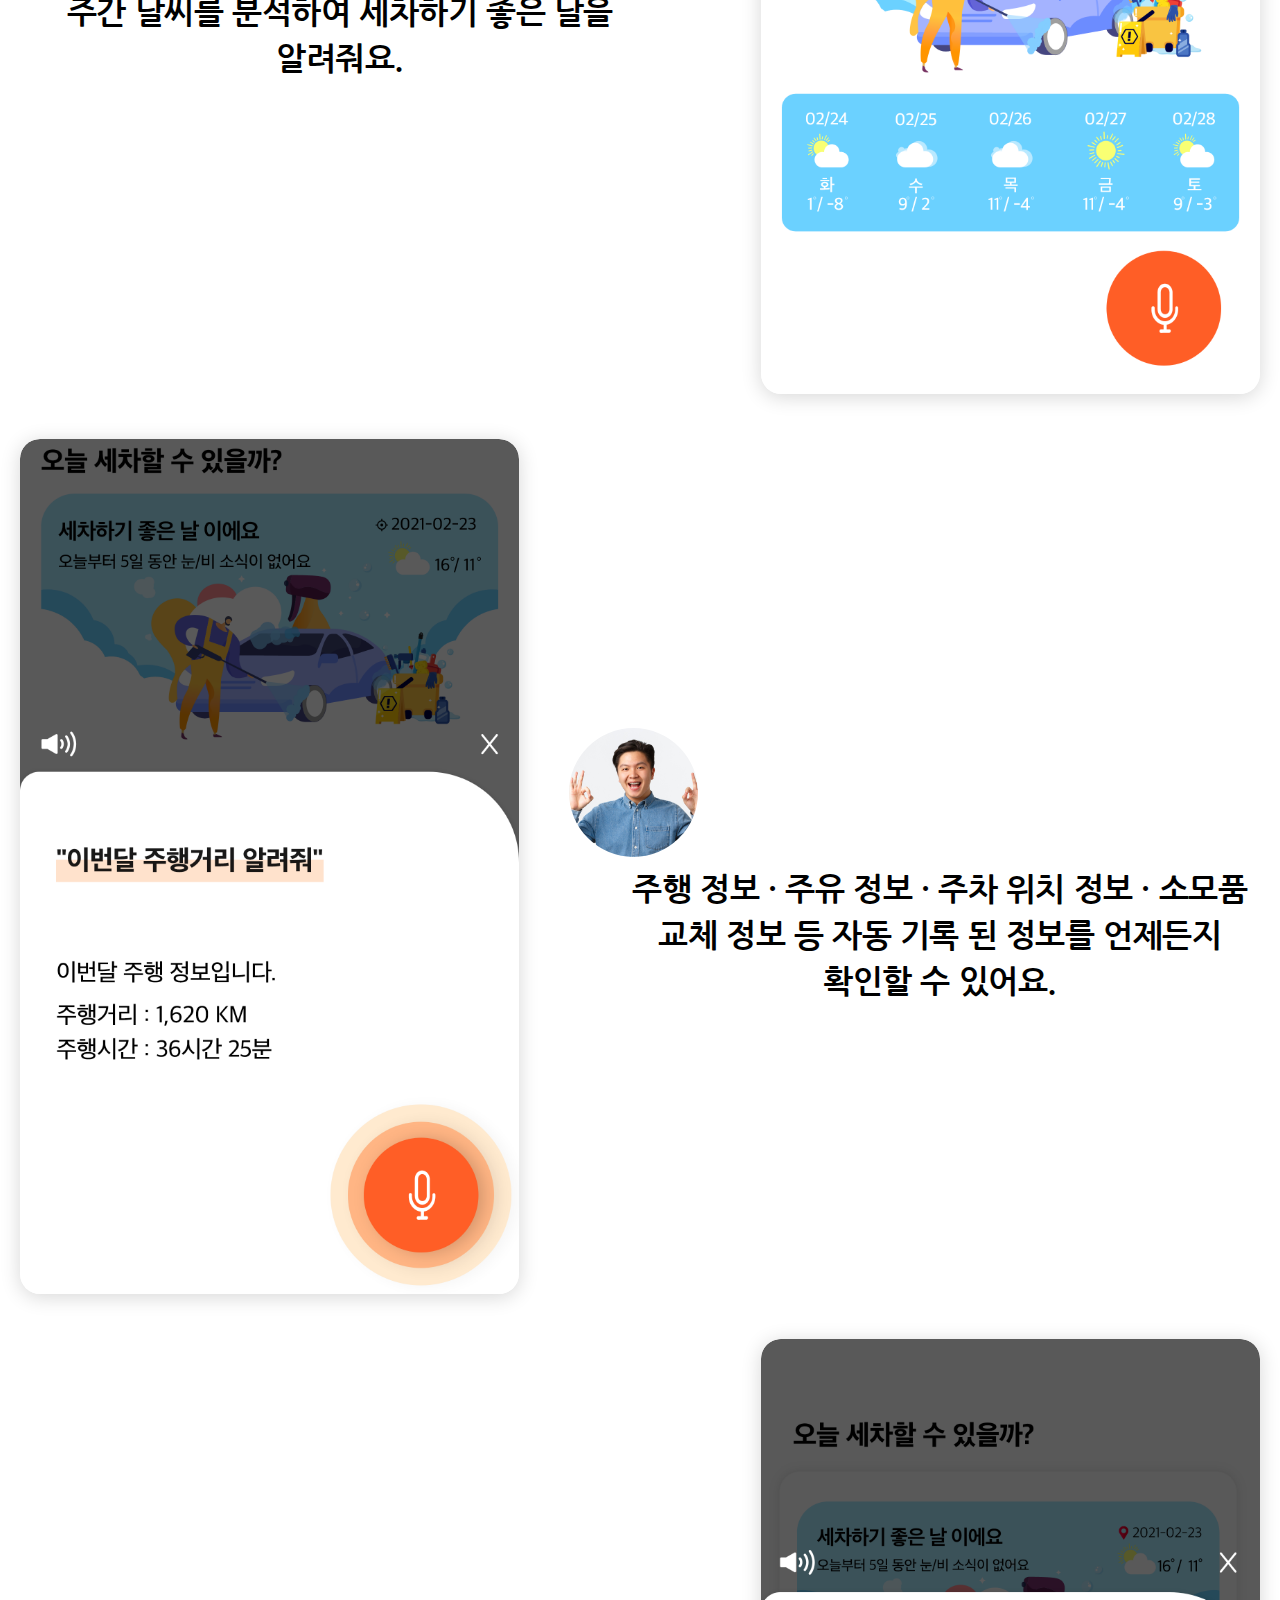
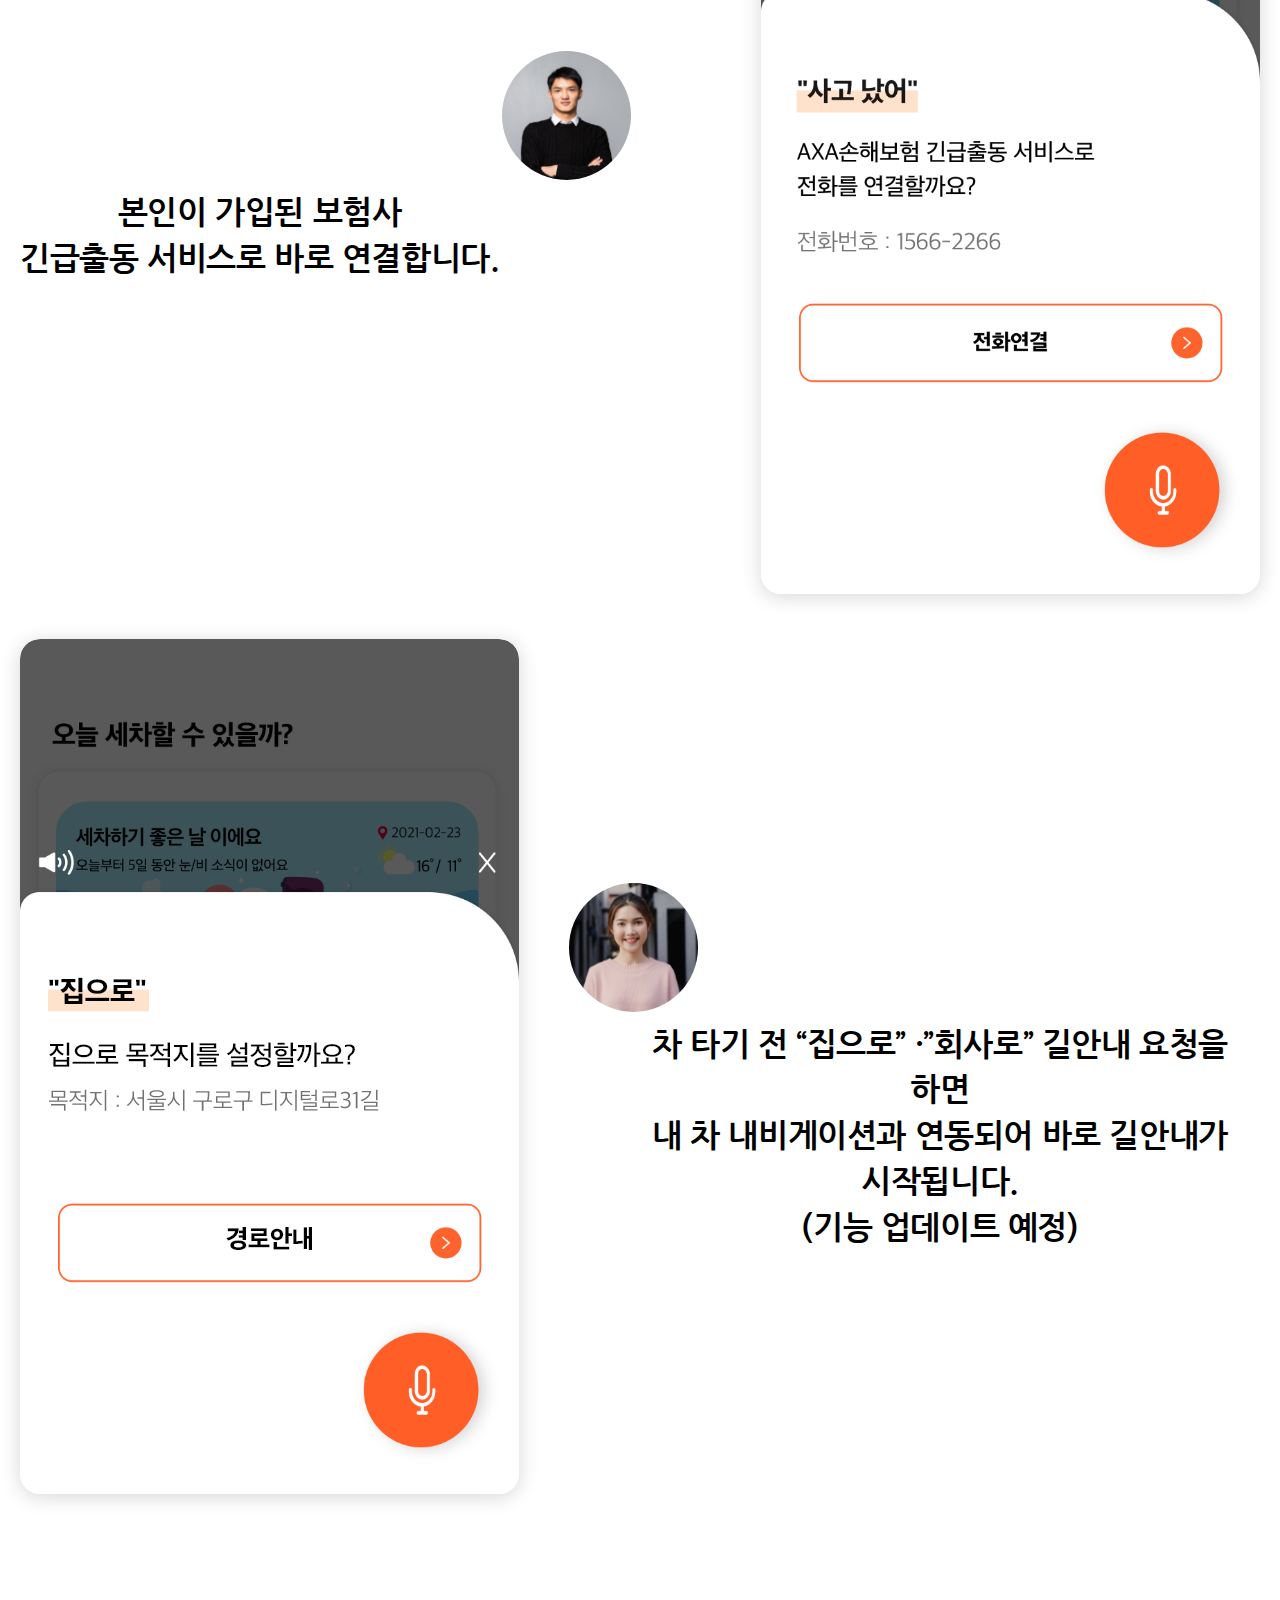
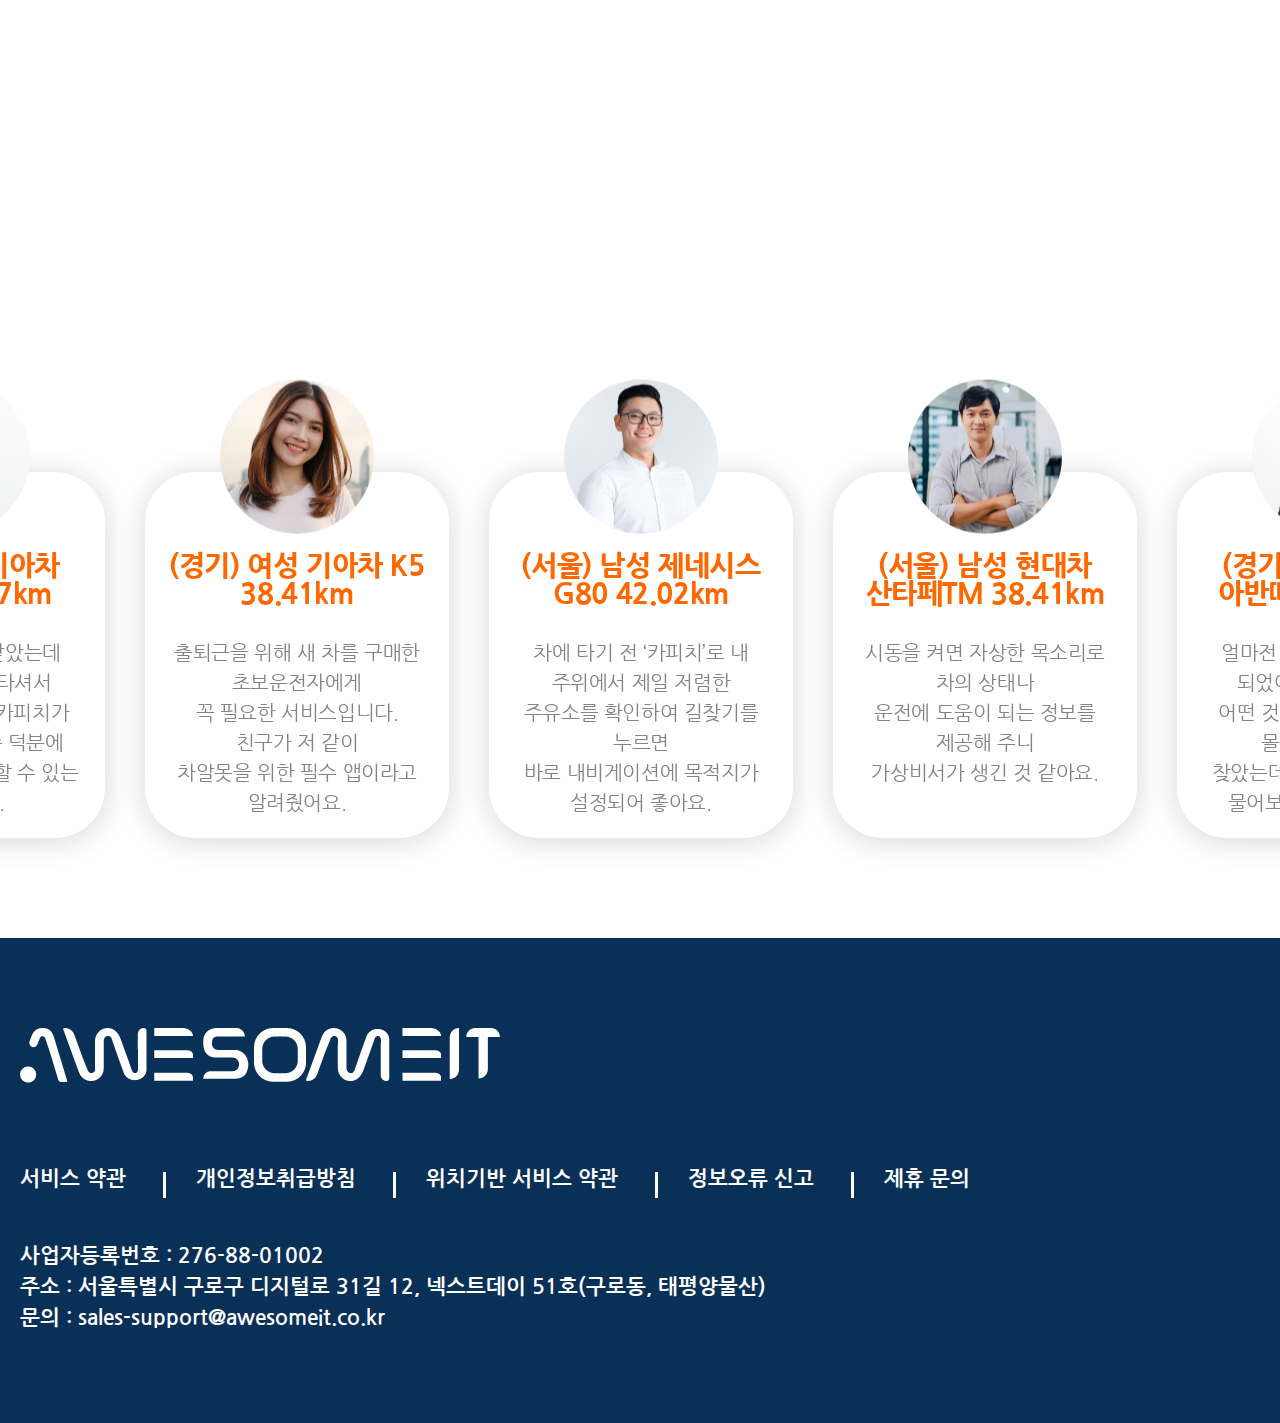
==== commit 7a9d6f42: "Update index.html" ====
--- a/index.html
+++ b/index.html
@@ -95,7 +95,7 @@
                                 가장 쉬운 커뮤니케이션 도구인 ‘말’을 통해<br class="pc-only"/>
                                 자신의 차를 자동 관리할 수 있는 ‘보이스 카커머스’ 서비스입니다.
                             </p>
-                            <a href="https://carpeach.page.link/36XF" target="_blank">앱 다운로드</a>
+                            <a href="https://play.google.com/store/apps/details?id=com.awesomeit.carpeach" target="_blank">앱 다운로드</a>
                         </div>
                         <div class="slide__img">
                             <img src="./images/mobile_video_Background.png" alt="">
@@ -352,50 +352,52 @@
                     <img src="./images/men_05.png" alt="profile">
                     <h3>(서울) 남성 제네시스 G80 42.02km</h3>
                     <p>
-                        장거리가 잦은 회사원 입니다. <br class="pc-only" />
-                        직장동료가 소개해줘서 카피치를 쓰게 되었는데요 <br class="pc-only" />
-                        기름 충전 및 세차 를 급하게 할때 유용하게 썼는데요 <br class="pc-only" />
-                        카피치와 함께라면 어디든 든든합니다.
+                       차에 타기 전 ‘카피치’로 내 주위에서 제일 저렴한<br class="pc-only" />
+						주유소를 확인하여 길찾기를 누르면 <br class="pc-only" />
+						바로 내비게이션에 목적지가 설정되어 좋아요.  
+                       
                     </p>
                 </div>
                 <div class="section06__slide__cont-wrap">
                     <img src="./images/men_06.png" alt="profile">
                     <h3>(서울) 남성 현대차 산타페TM 38.41km</h3>
                     <p>
-                        카피치를 쓰고 난 후 삶의 질이 많이 바뀌었습니다. <br class="pc-only" />
-                        웰컴메세지로 날씨및 차에 필요한 정보를 습득하고, <br class="pc-only" />
-                        대처할수 있게 만들거든요 <br class="pc-only" />
-                        카피치는 운전자에게 필수 앱입니다.
+                        시동을 켜면 자상한 목소리로 차의 상태나<br class="pc-only" />
+						운전에 도움이 되는 정보를 제공해 주니<br class="pc-only" />
+						가상비서가 생긴 것 같아요. 
+                      
+                
                     </p>
                 </div>
                 <div class="section06__slide__cont-wrap">
                     <img src="./images/women_05.png" alt="profile">
                     <h3>(경기) 여성 현대차 아반떼 New 10km</h3>
                     <p>
-                        오래된 차를 처분하고 새차를 구매하게 되었답니다. <br class="pc-only" />
-                        이때 새 차에 대해 모르는 점이 참 많았는데요 <br class="pc-only" />
-                        카피치를 켜서 제차 상세정보 등을 바로 알수잇었답니다. <br class="pc-only" />
-                        카피치는 정말 여러모로 필수인것같아요!
+                       얼마전 아반떼를 구매하게 되었어요.
+                       차 소모품도<br class="pc-only" />
+						어떤 것으로 갈아야 하는지 몰라서 정비소를<br class="pc-only" />
+						찾았는데 지금은 카피치에게 물어보니 너무 편리해요.
                     </p>
                 </div>
                 <div class="section06__slide__cont-wrap">
                     <img src="./images/men_07.png" alt="profile">
                     <h3>(서울) 남성 기아차 셀토스 50.57km</h3>
                     <p>
-                        회사와 집이 멀어 어머님 차를 물려받게 되었습니다. <br class="pc-only" />
-                        어머님 차가 오래되다 보니 신경쓰지 못했던 부분들이 <br class="pc-only" />
-                        많더군요. 이럴때 카피치카 차에 필요한 부분을 <br class="pc-only" />
-                        추천해준덕에 많은 도움이 되었답니다.
+                       어머님 차를 물려받았는데 관리를 안하시고 타셔서<br class="pc-only" />
+						손 볼 곳이 많네요. 
+						카피치가 소모품을 추천해 준 덕분에  <br class="pc-only" />
+                       고민 없이 쉽게 관리할 수 있는 것 같습니다.<br class="pc-only" />
+                     
                     </p>
                 </div>
                 <div class="section06__slide__cont-wrap">
                     <img src="./images/women_04.png" alt="profile">
                     <h3>(경기) 여성 기아차 K5 38.41km</h3>
                     <p>
-                        출퇴근용으로 새 차 구매한 초보 운전자입니다. <br class="pc-only" />
-                        ‘카피치＇는 친구 소개로 알게 되었는데 <br class="pc-only" />
-                        이젠 운전할 땐 필수가 되었어요. <br class="pc-only" />
-                        나를 너무도 잘 아는 카피치 항상 응원 할께요.
+                        출퇴근을 위해 새 차를 구매한 초보운전자에게<br class="pc-only" />
+						꼭 필요한 서비스입니다. 친구가 저 같이<br class="pc-only" />
+						차알못을 위한 필수 앱이라고 알려줬어요.
+                      
                     </p>
                 </div>
             </div>
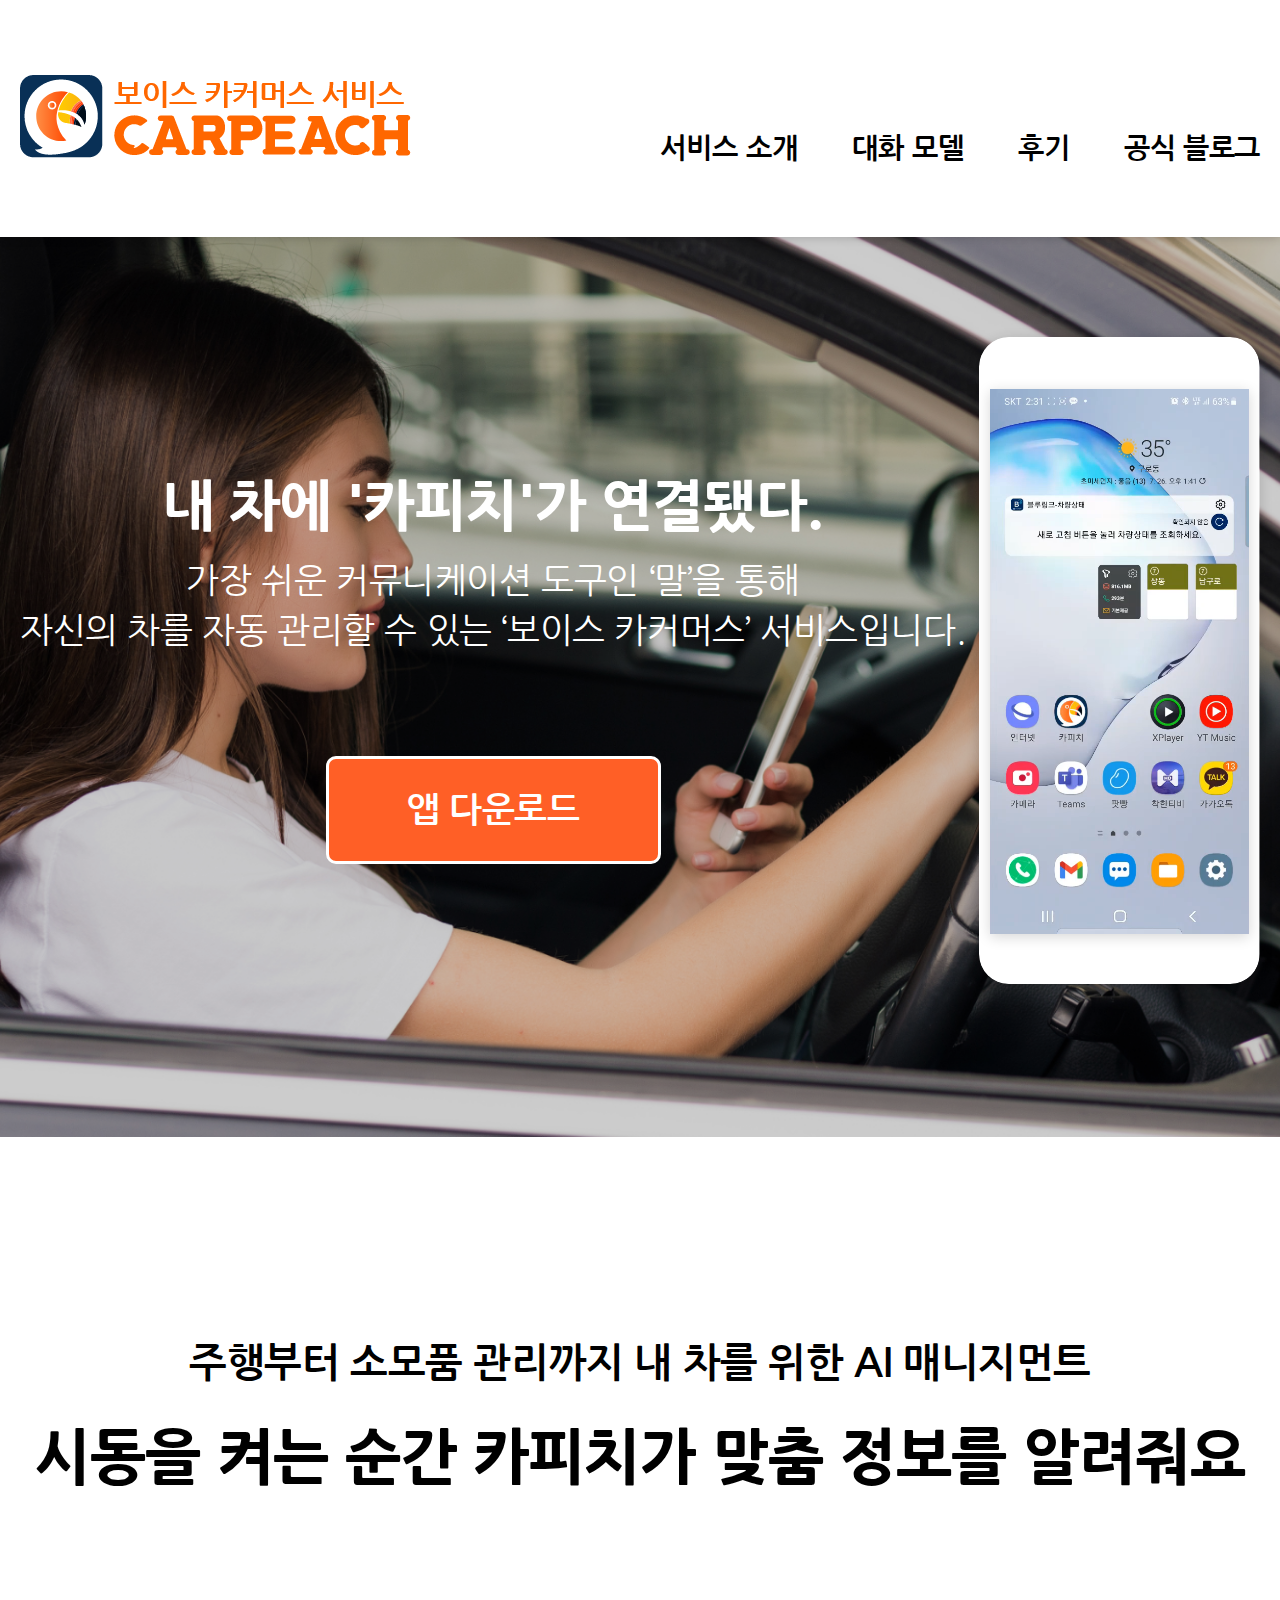
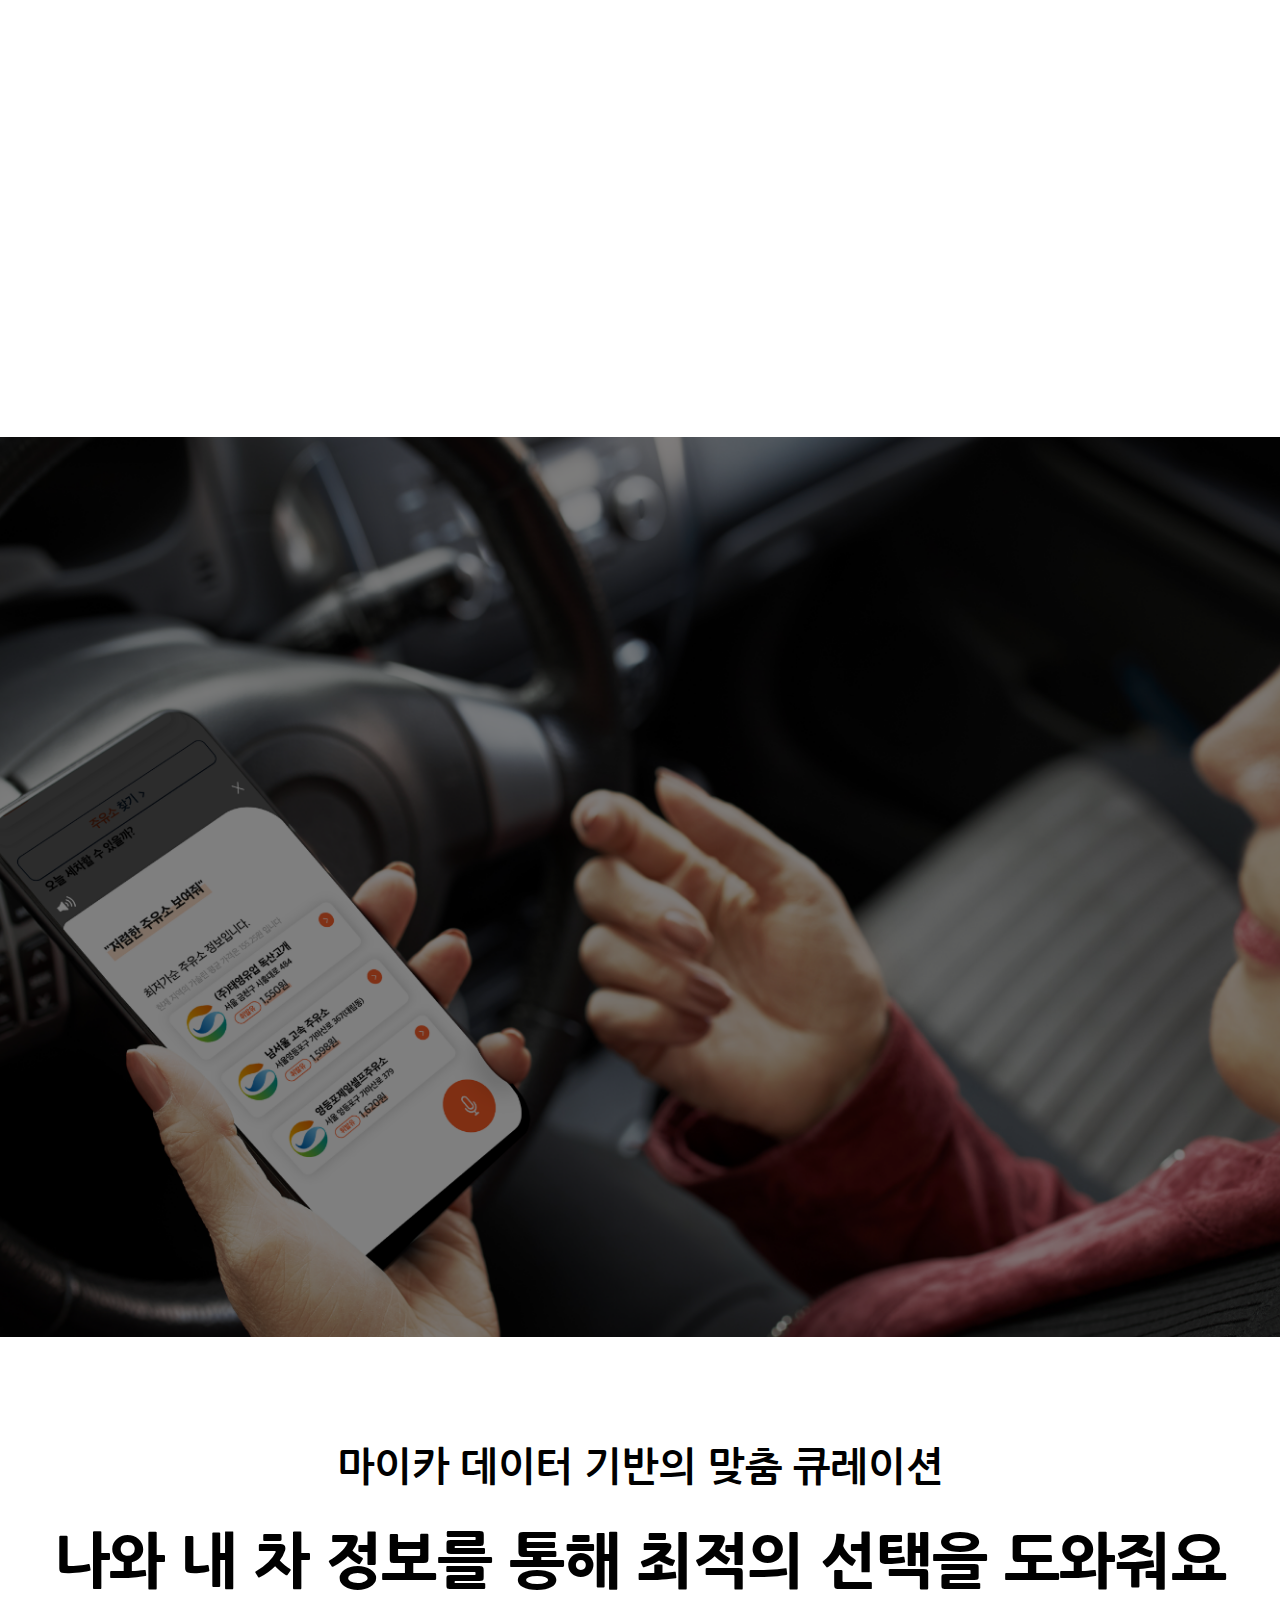
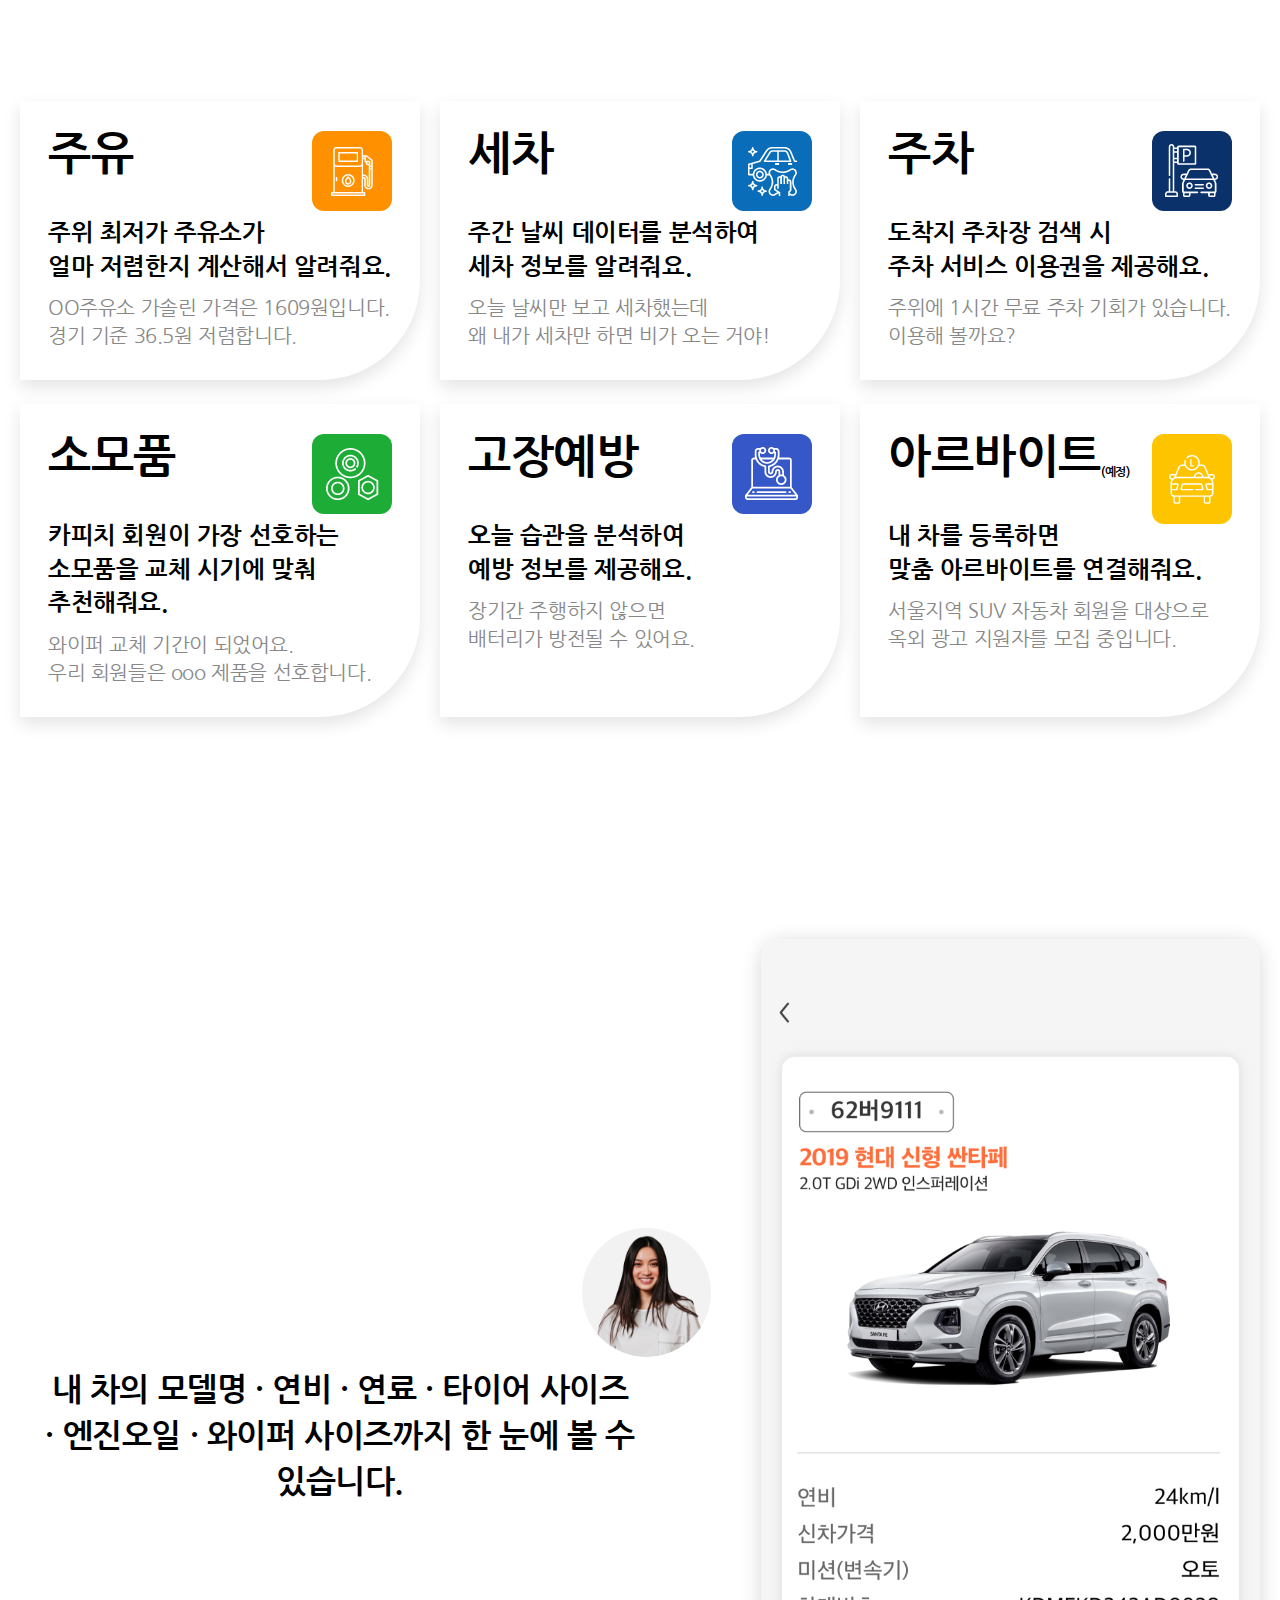
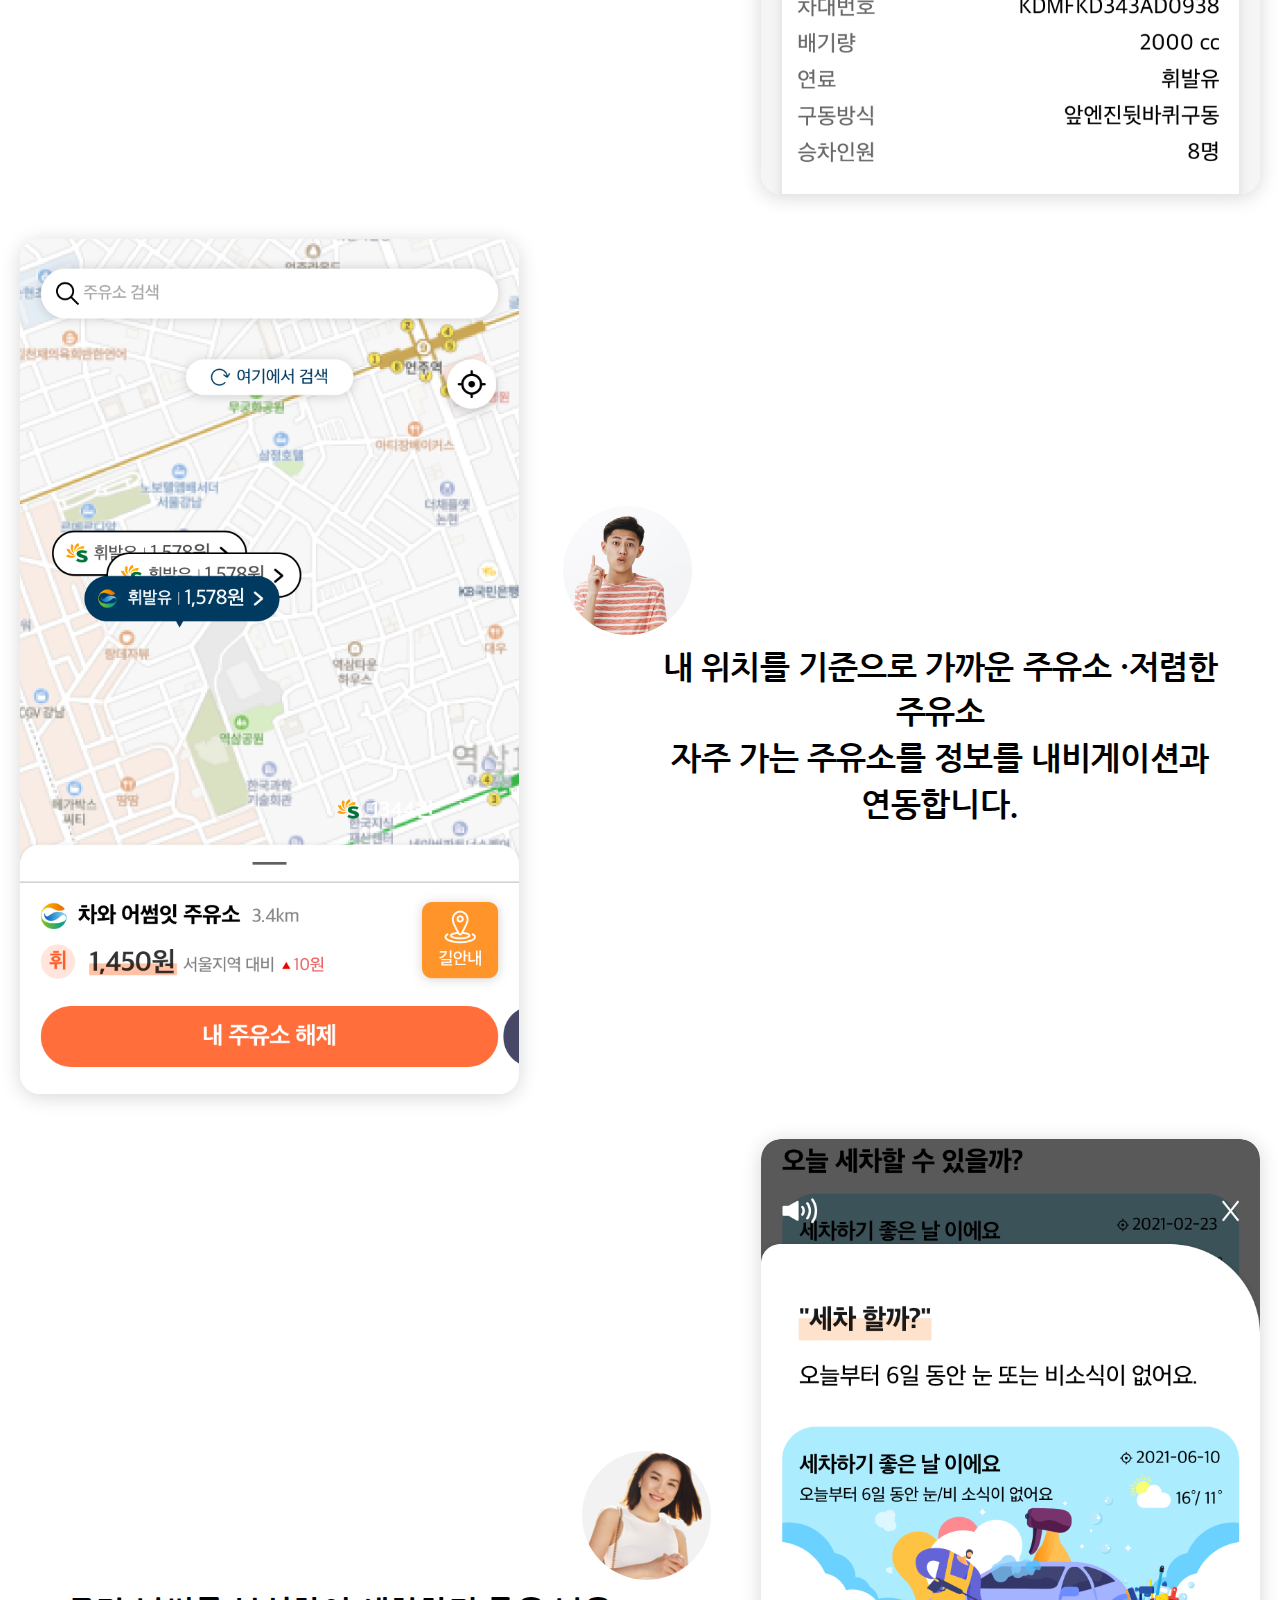
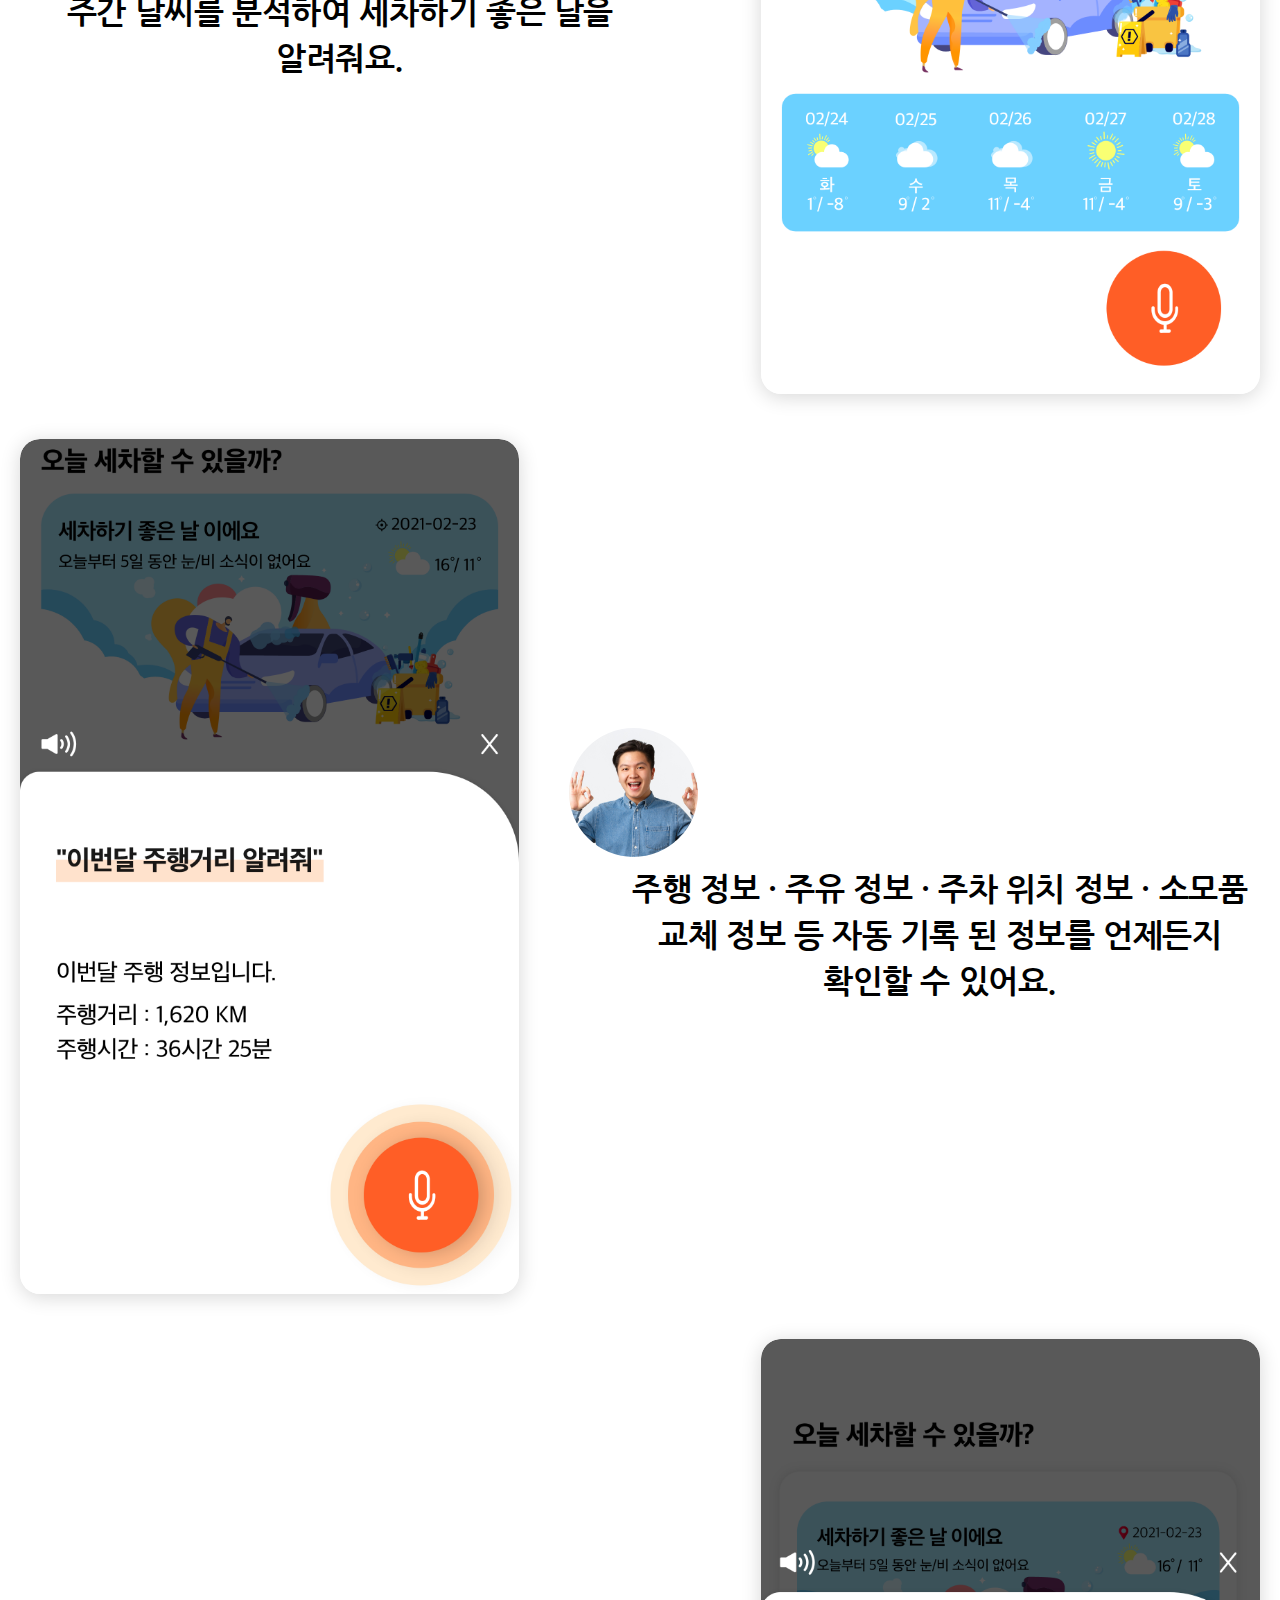
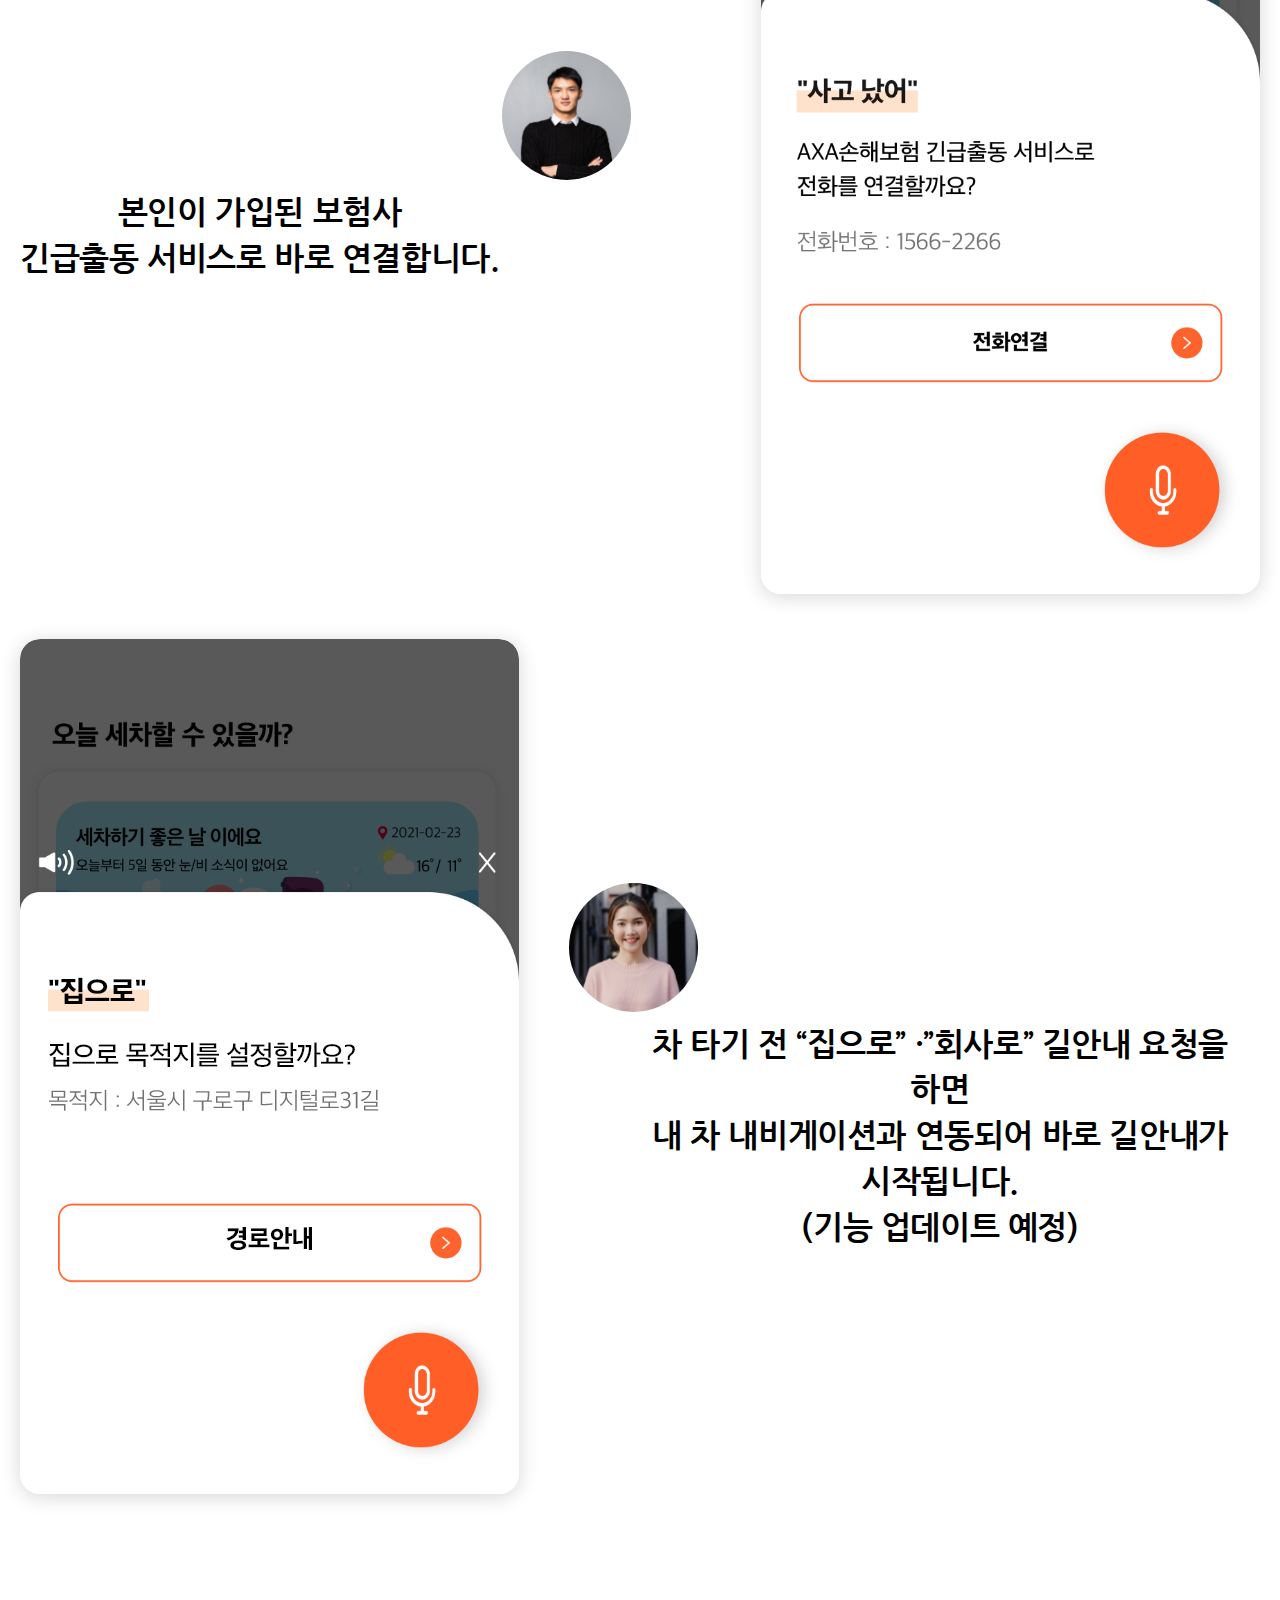
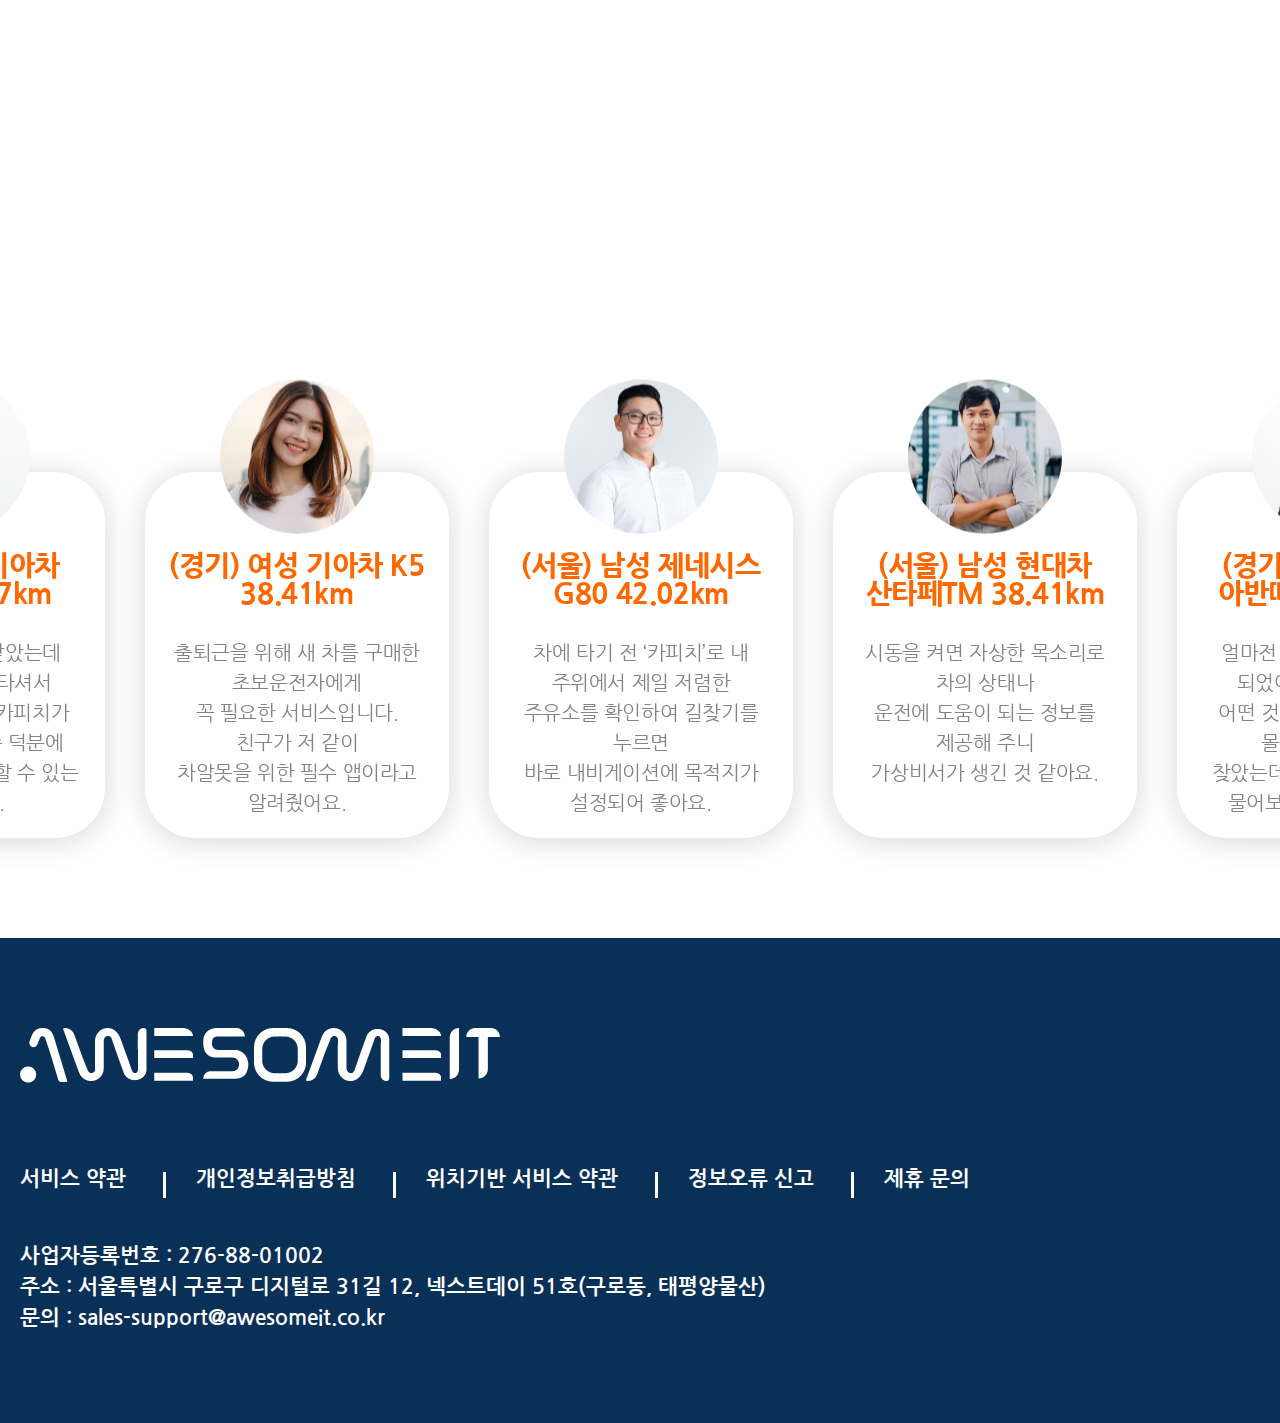
==== commit 0f2ad912: "Update index.html" ====
--- a/index.html
+++ b/index.html
@@ -9,6 +9,7 @@
     <meta name="keywords" content="음성명령, 보이스, 카커머스, 자동차관리, 주유소정보, 세차정보, 자동주행기록, 주차메모">
     <meta name="google-site-verification" content="MQ1GLfAqJyLyL2N3W5izJIjC98-hLlWQ7579DGEaEsQ" />
     <meta name="naver-site-verification" content="b123d722a47794b55d876c20e490bd426523656b" />
+    <meta http-equiv="Pragma" content="no-cache">
     <title>카피치 - 보이스 카커머스 플랫폼</title>
     <link rel="canonical" href="https://www.carpeachmarket.com/"/>
     <!-- favicon -->
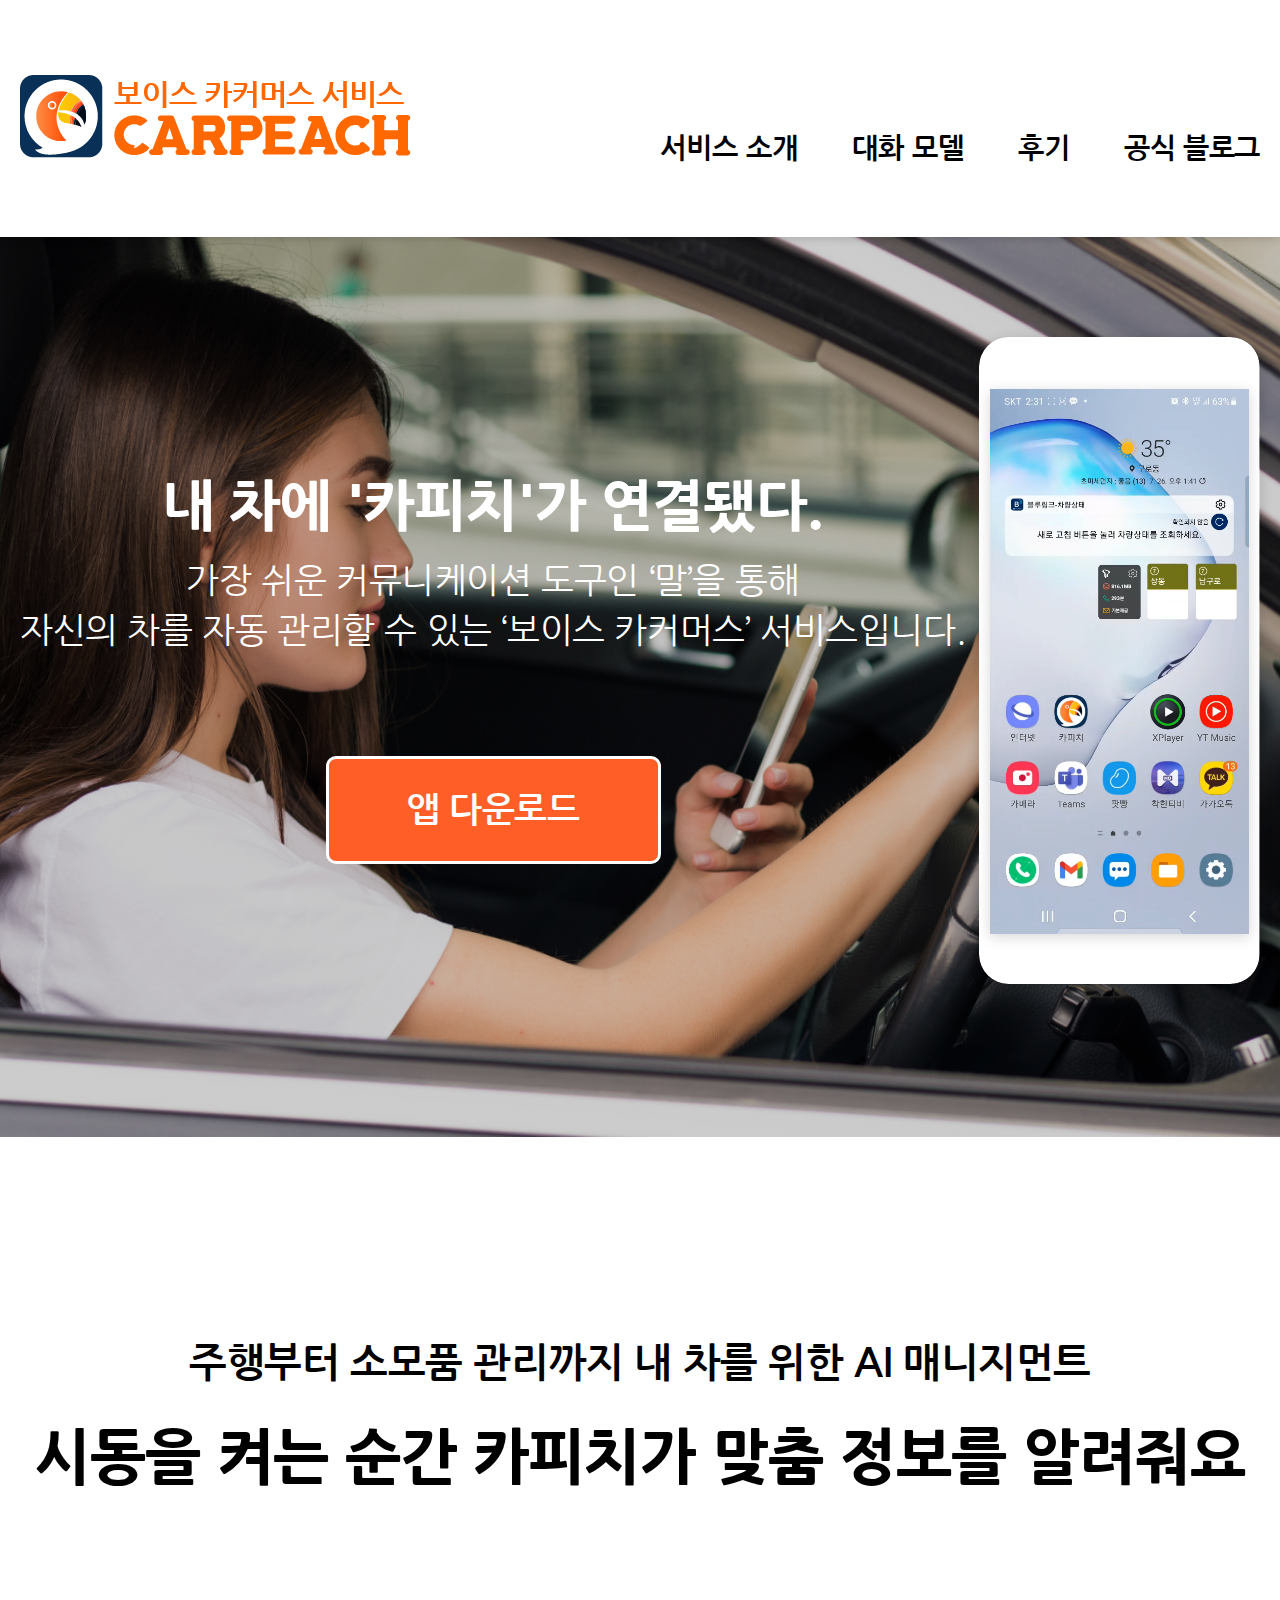
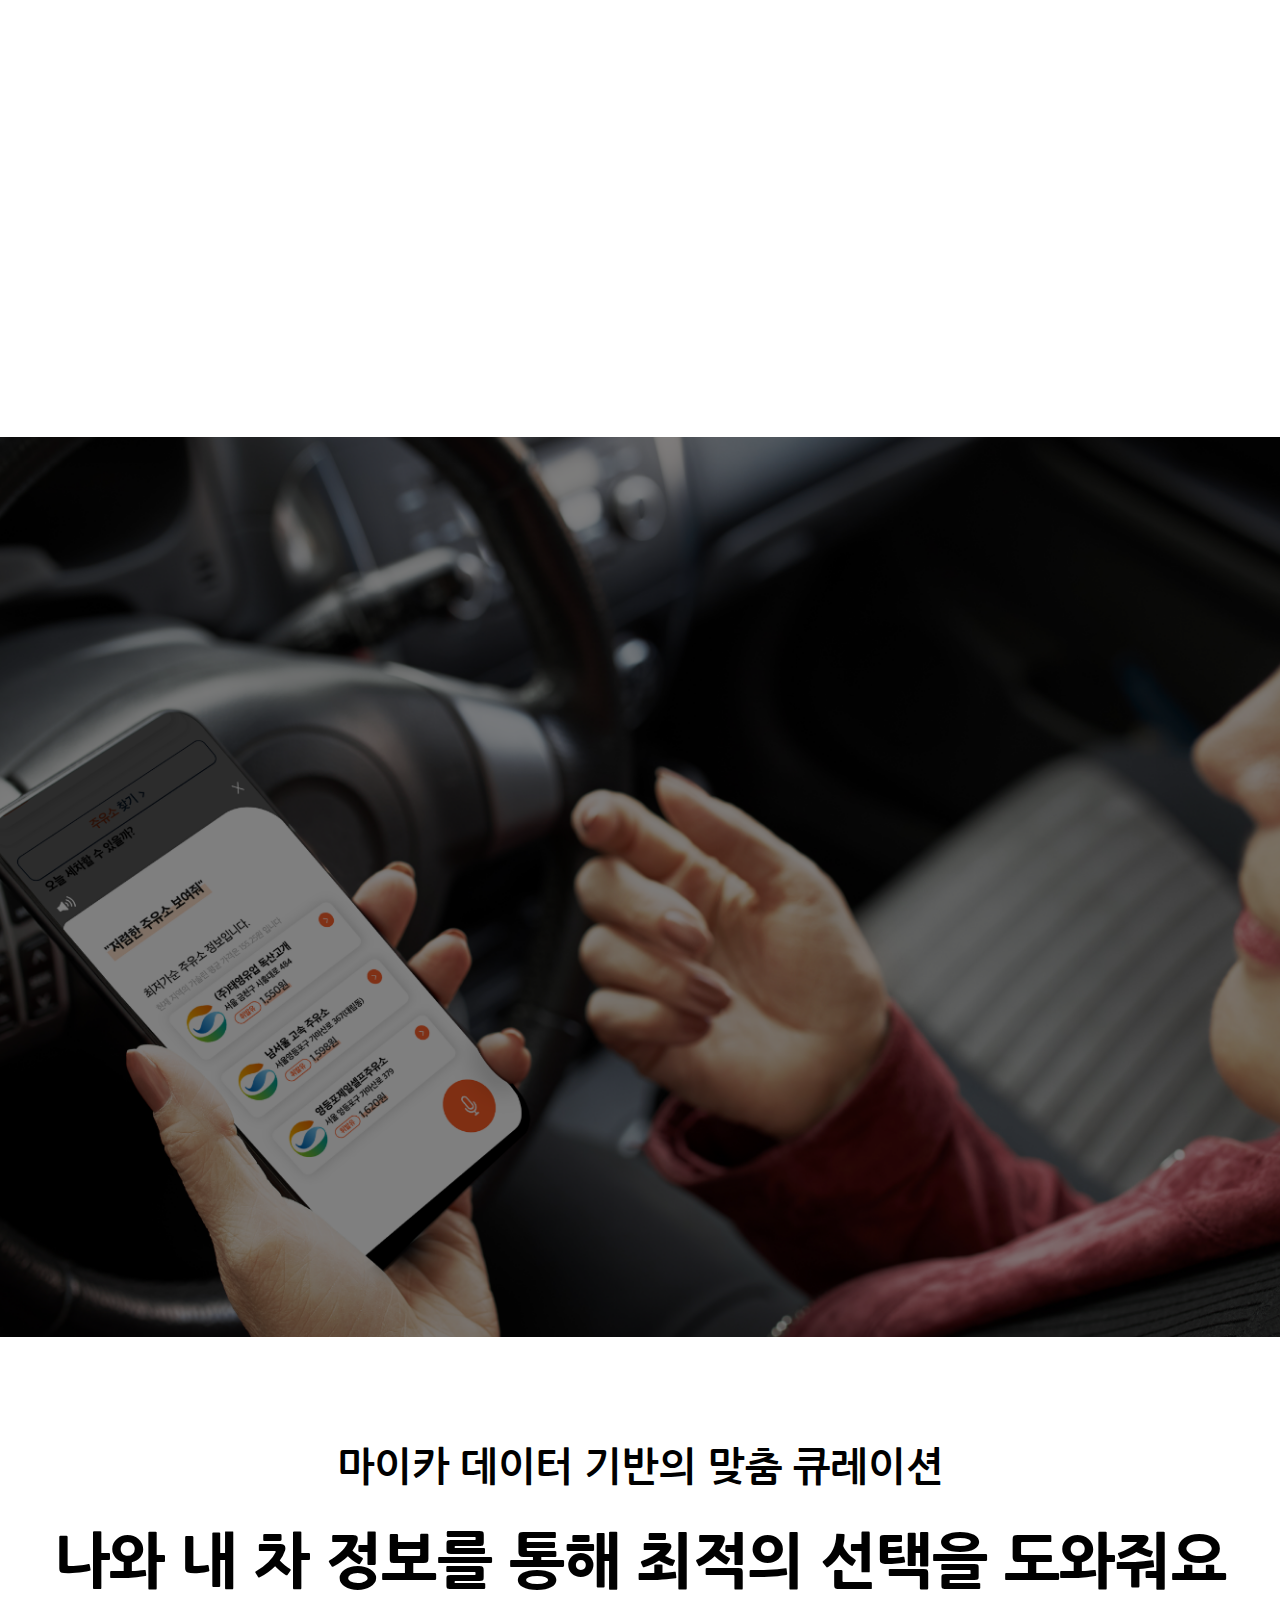
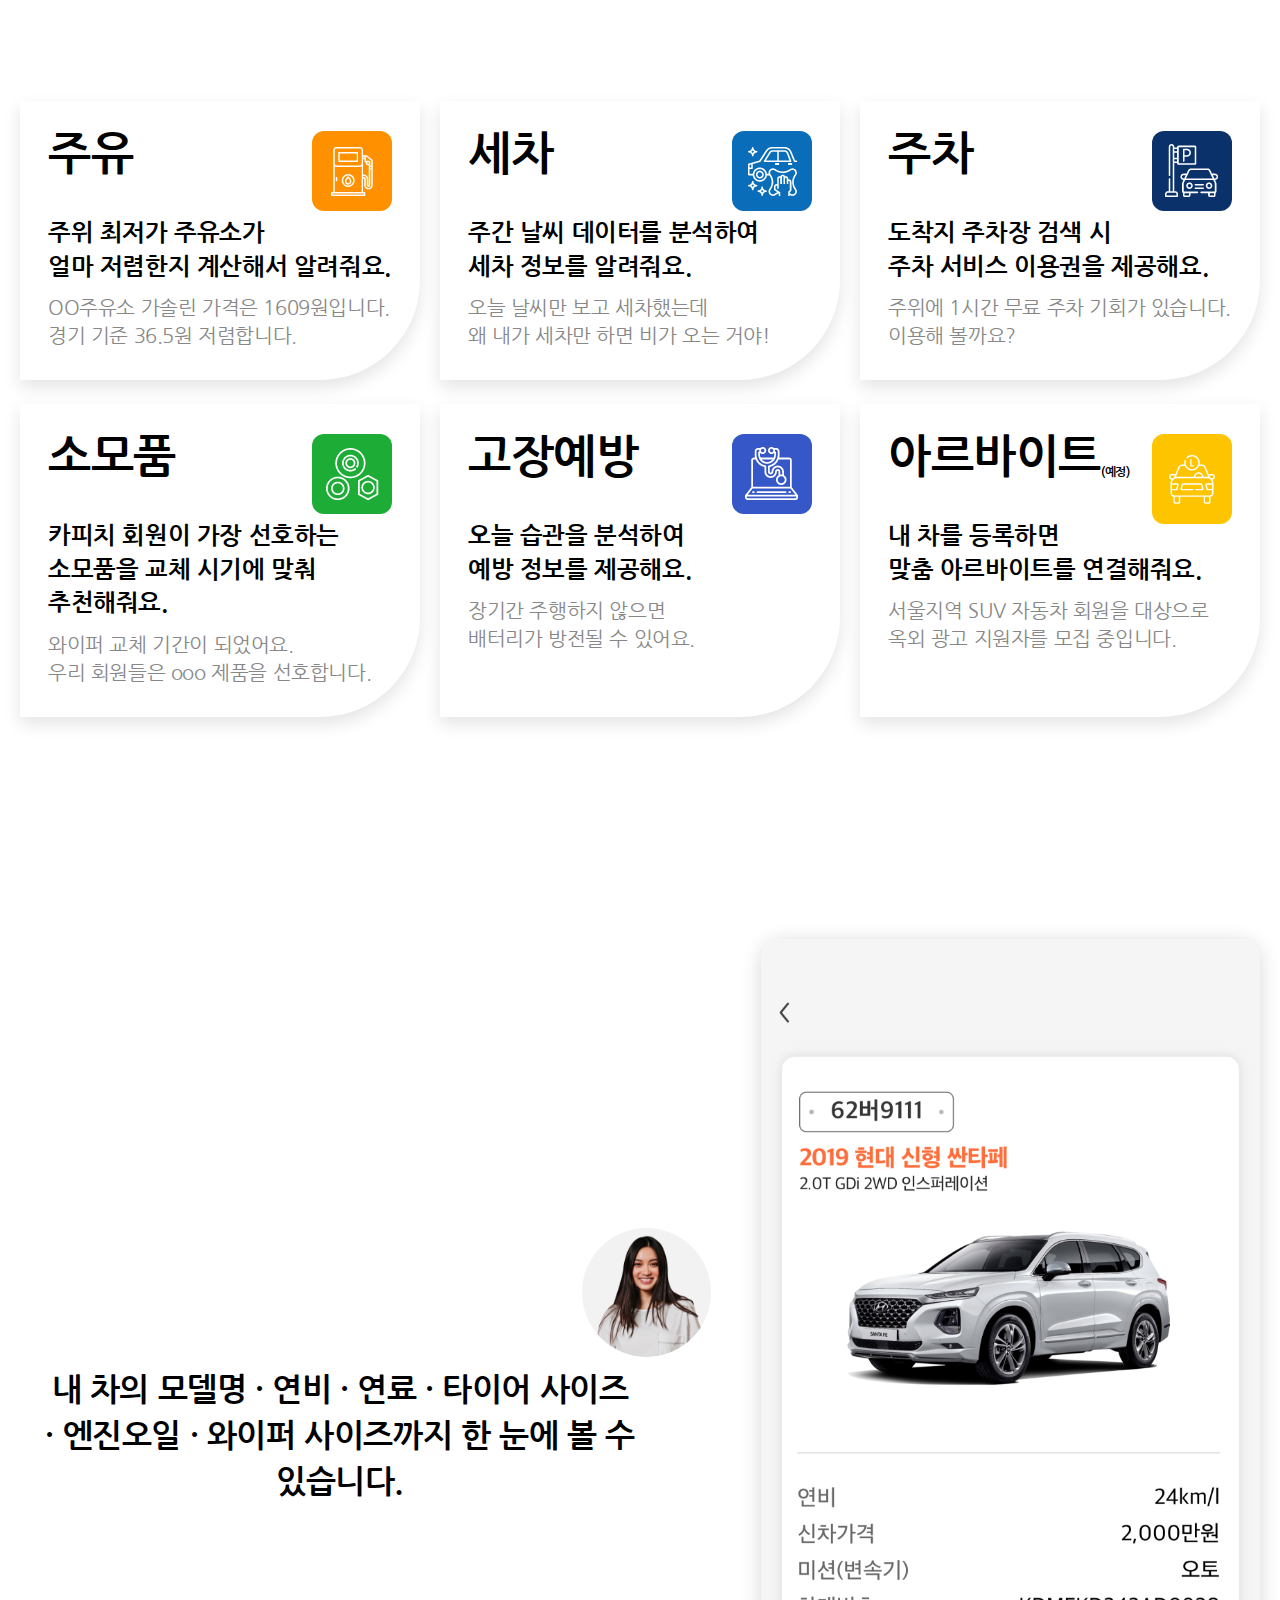
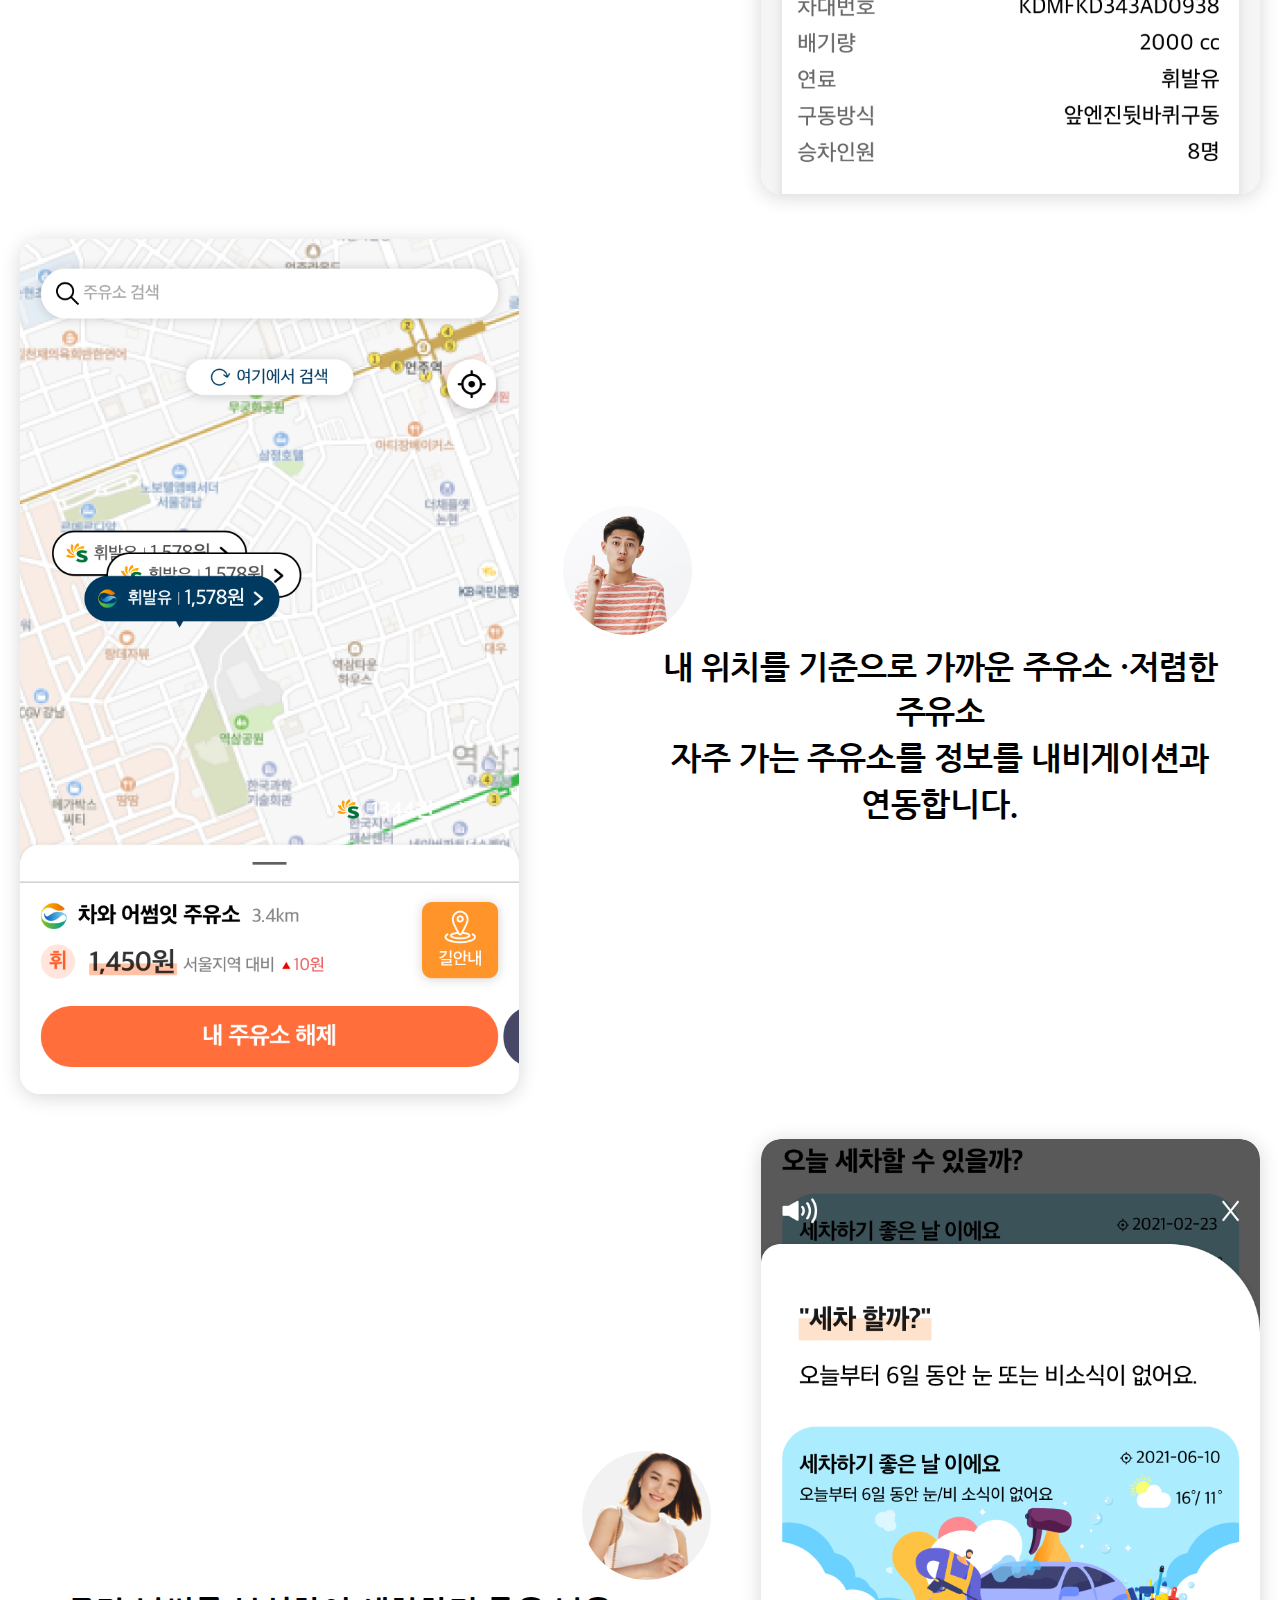
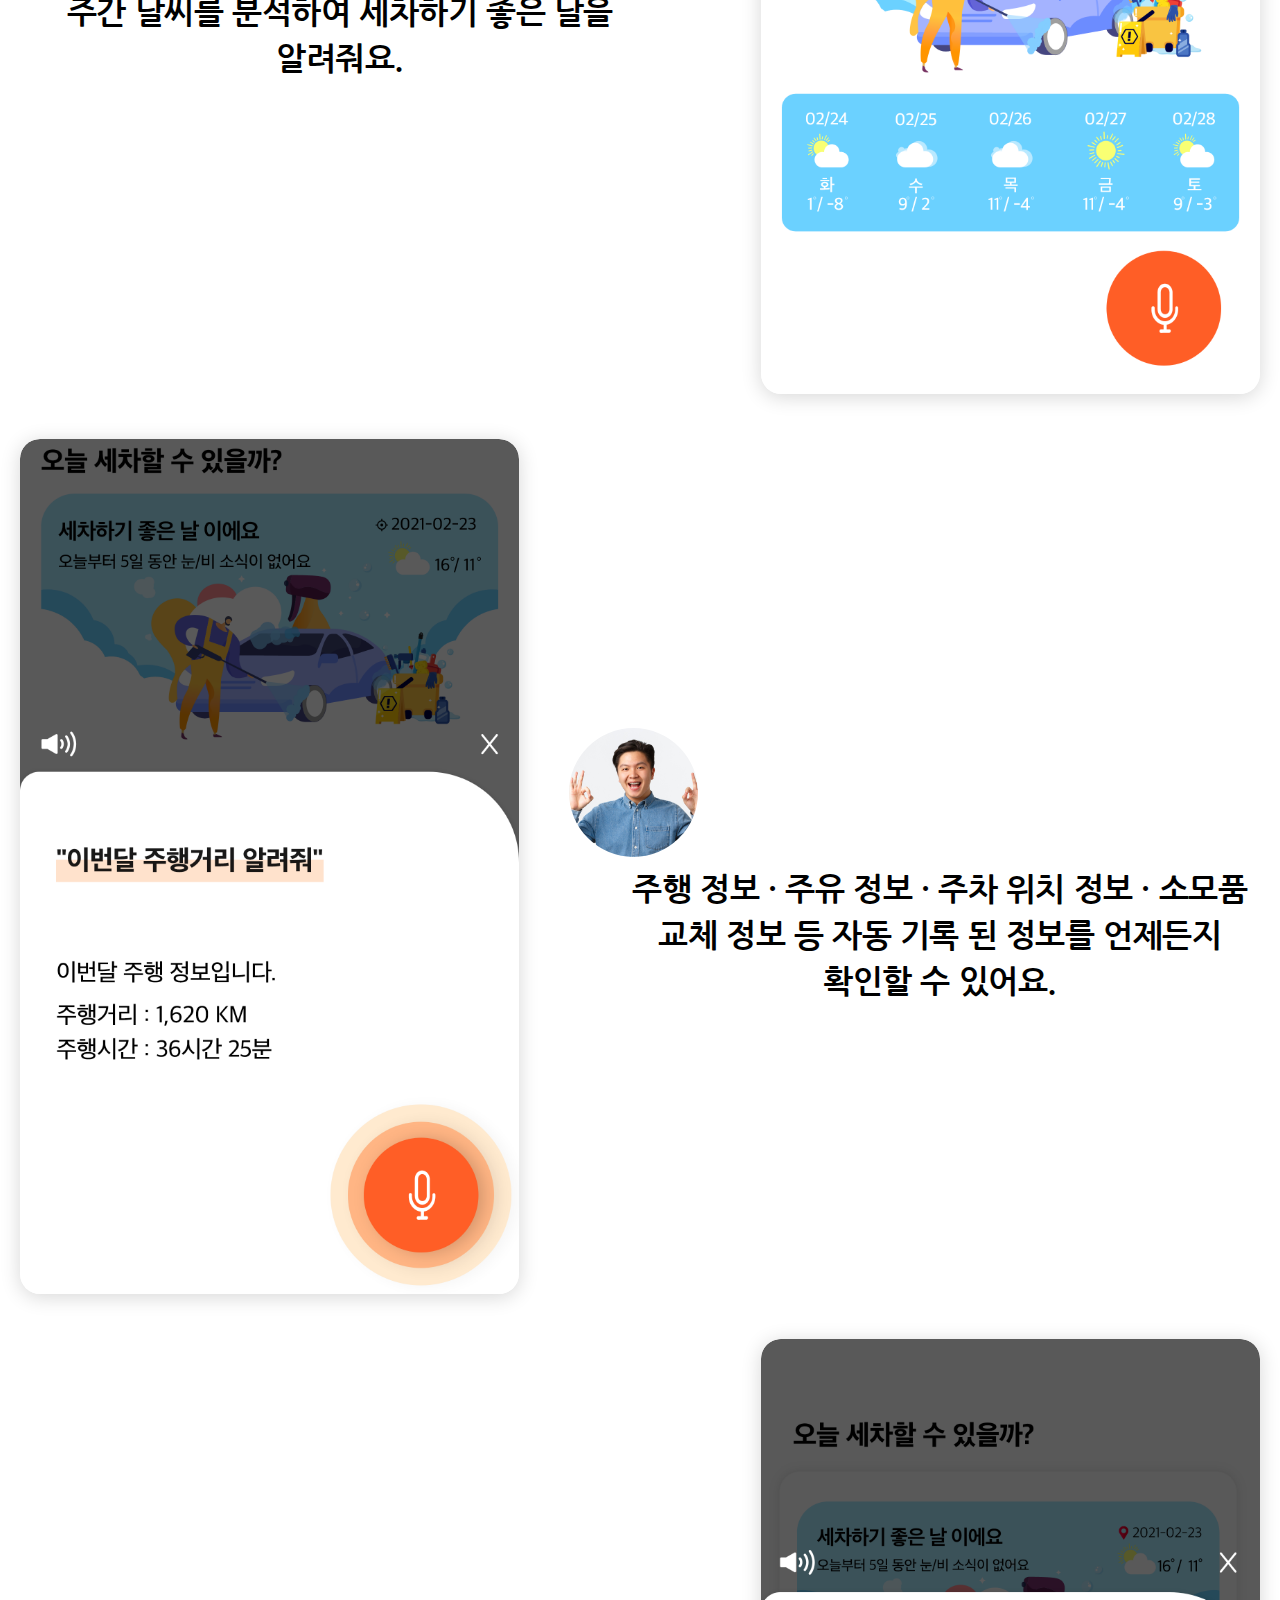
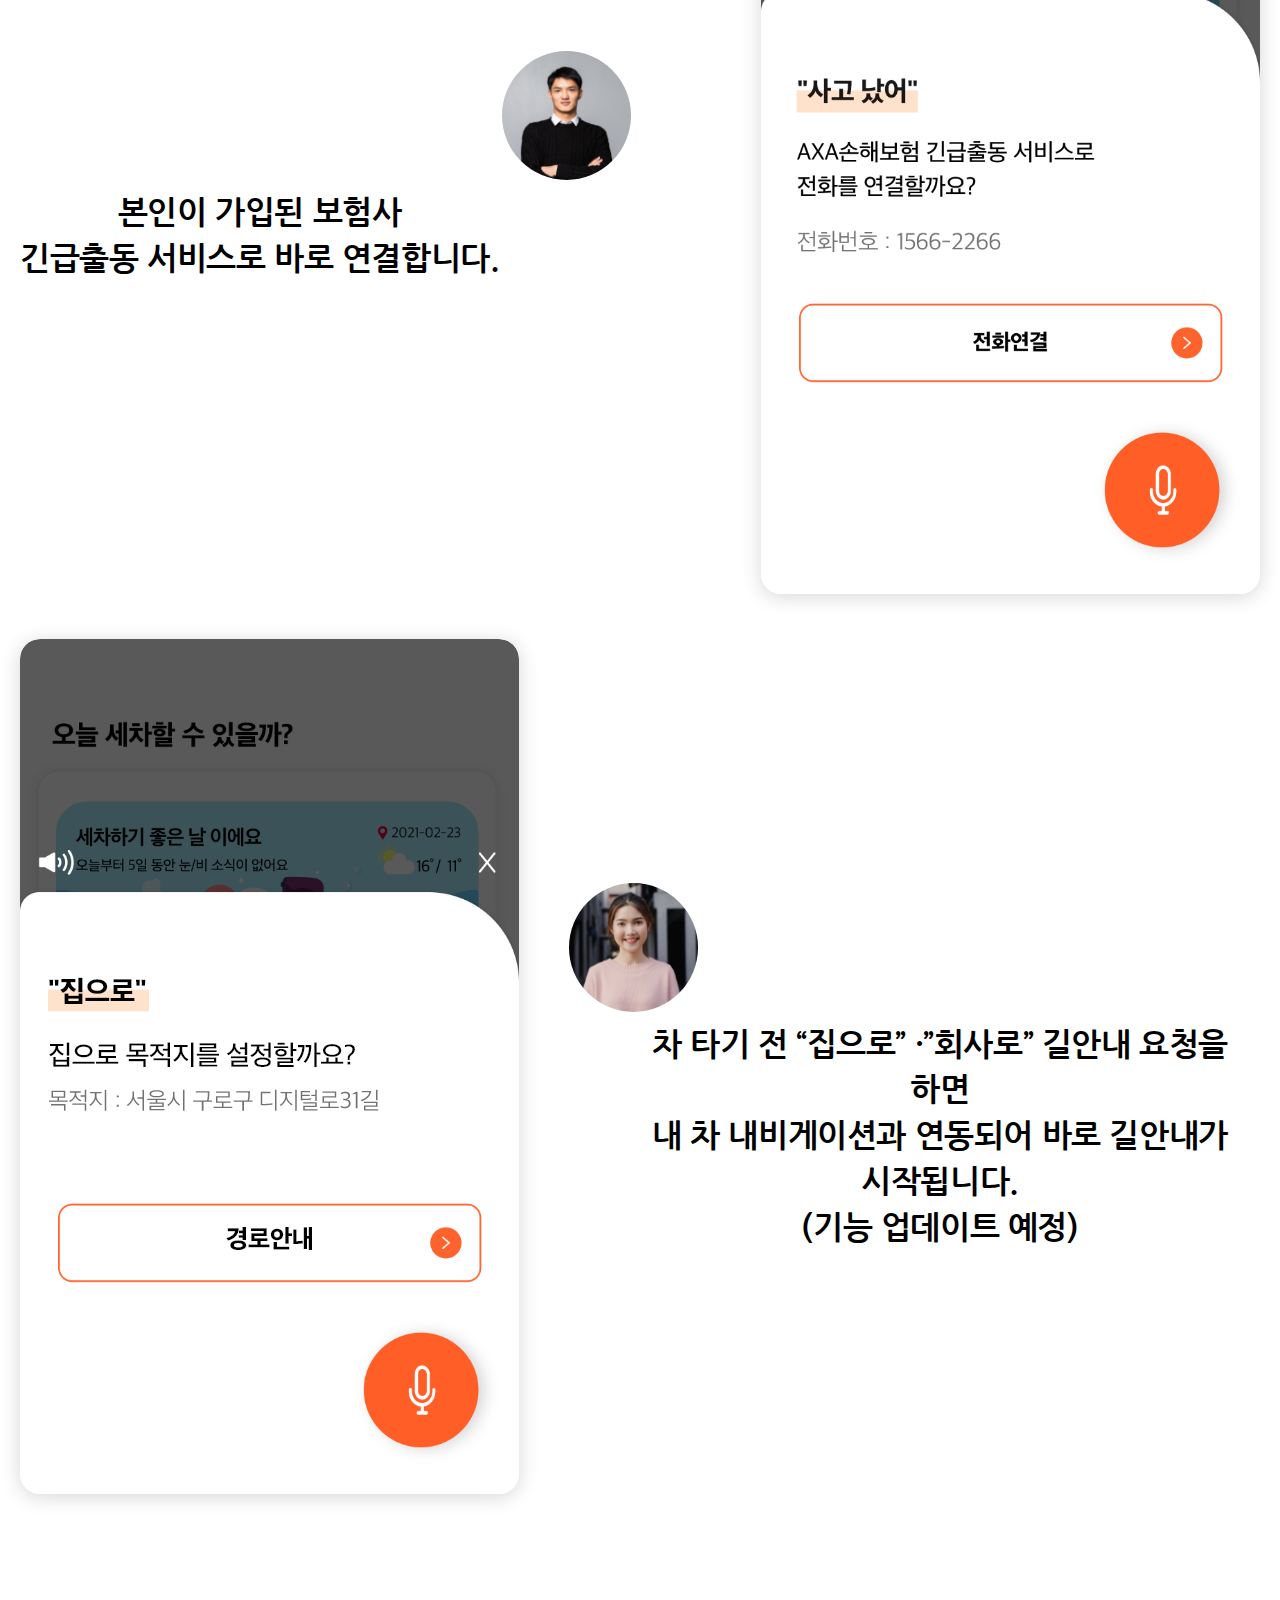
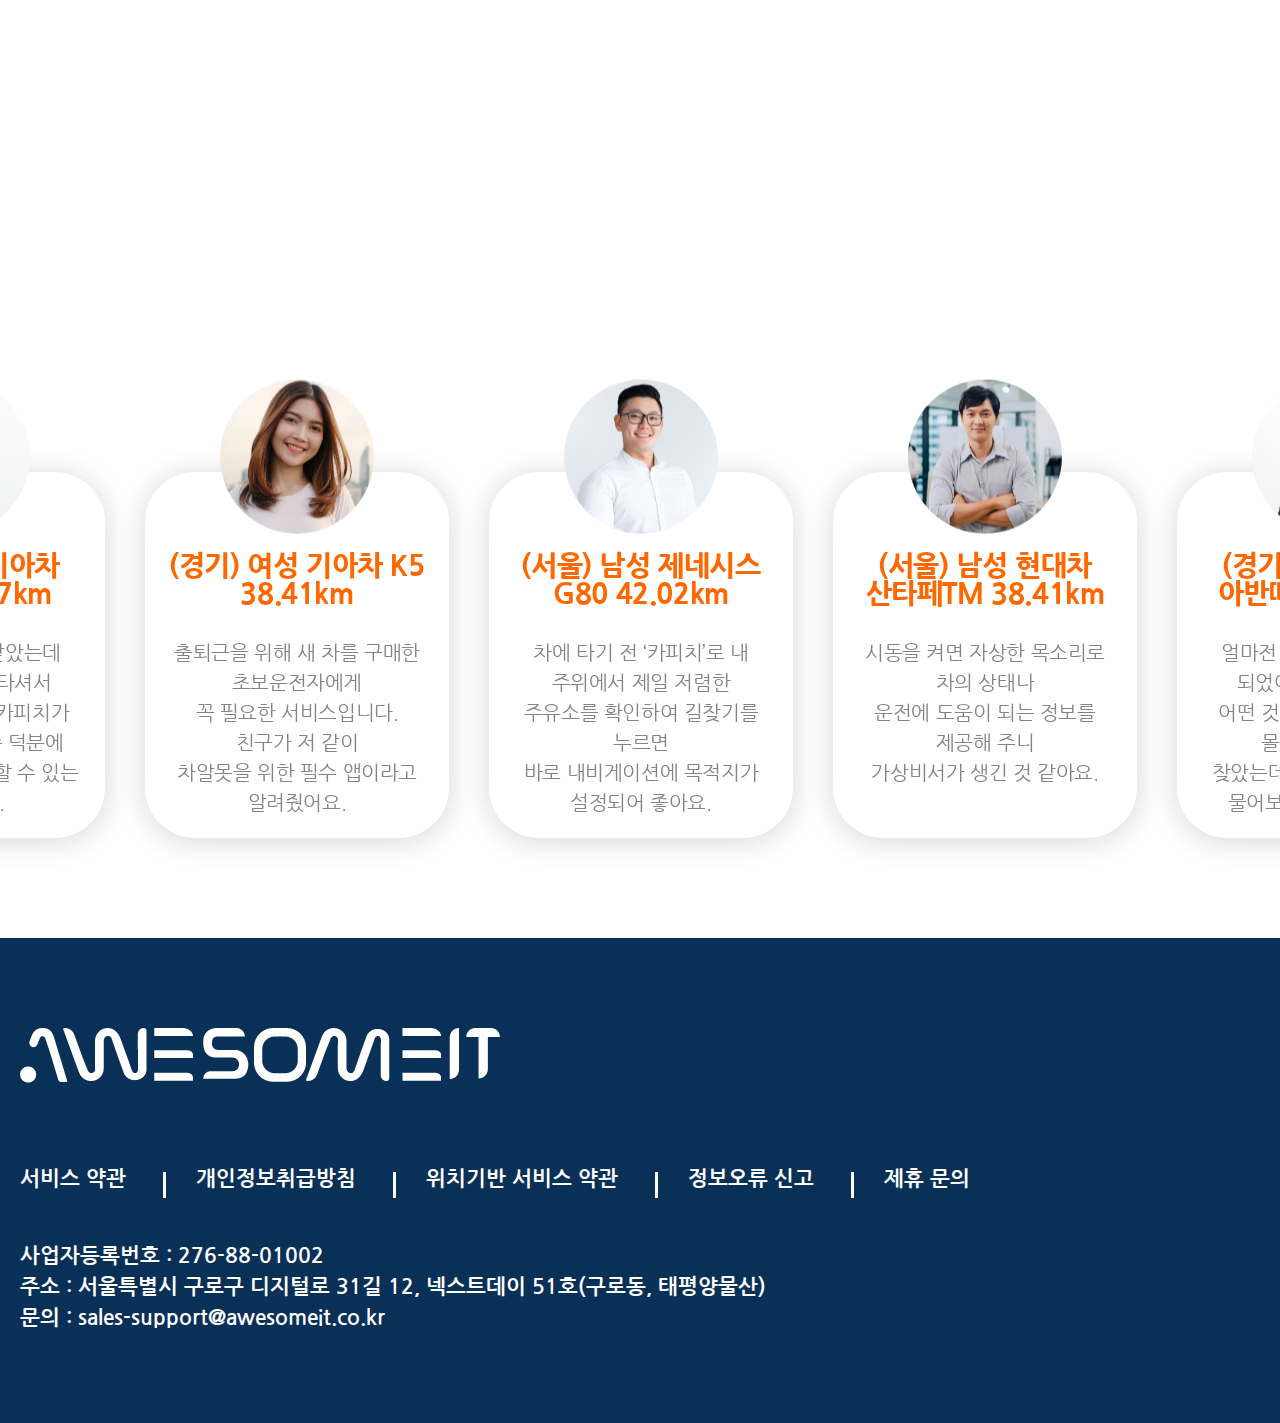
==== commit 8071df5a: "소유주 인증 추가" ====
--- a/index.html
+++ b/index.html
@@ -8,7 +8,7 @@
     <meta name="description" content="보이스 카커머스 서비스 카피치. 주유소 및 세차 정보, 주행기록 및 주차 메모로 더 편리한 자동차 생활을 경험하세요.">
     <meta name="keywords" content="음성명령, 보이스, 카커머스, 자동차관리, 주유소정보, 세차정보, 자동주행기록, 주차메모">
     <meta name="google-site-verification" content="MQ1GLfAqJyLyL2N3W5izJIjC98-hLlWQ7579DGEaEsQ" />
-    <meta name="naver-site-verification" content="b123d722a47794b55d876c20e490bd426523656b" />
+    <meta name="naver-site-verification" content="edf0f252acc831a44307d3fb638c58df52b71f42" />
     <meta http-equiv="Pragma" content="no-cache">
     <title>카피치 - 보이스 카커머스 플랫폼</title>
     <link rel="canonical" href="https://www.carpeachmarket.com/"/>
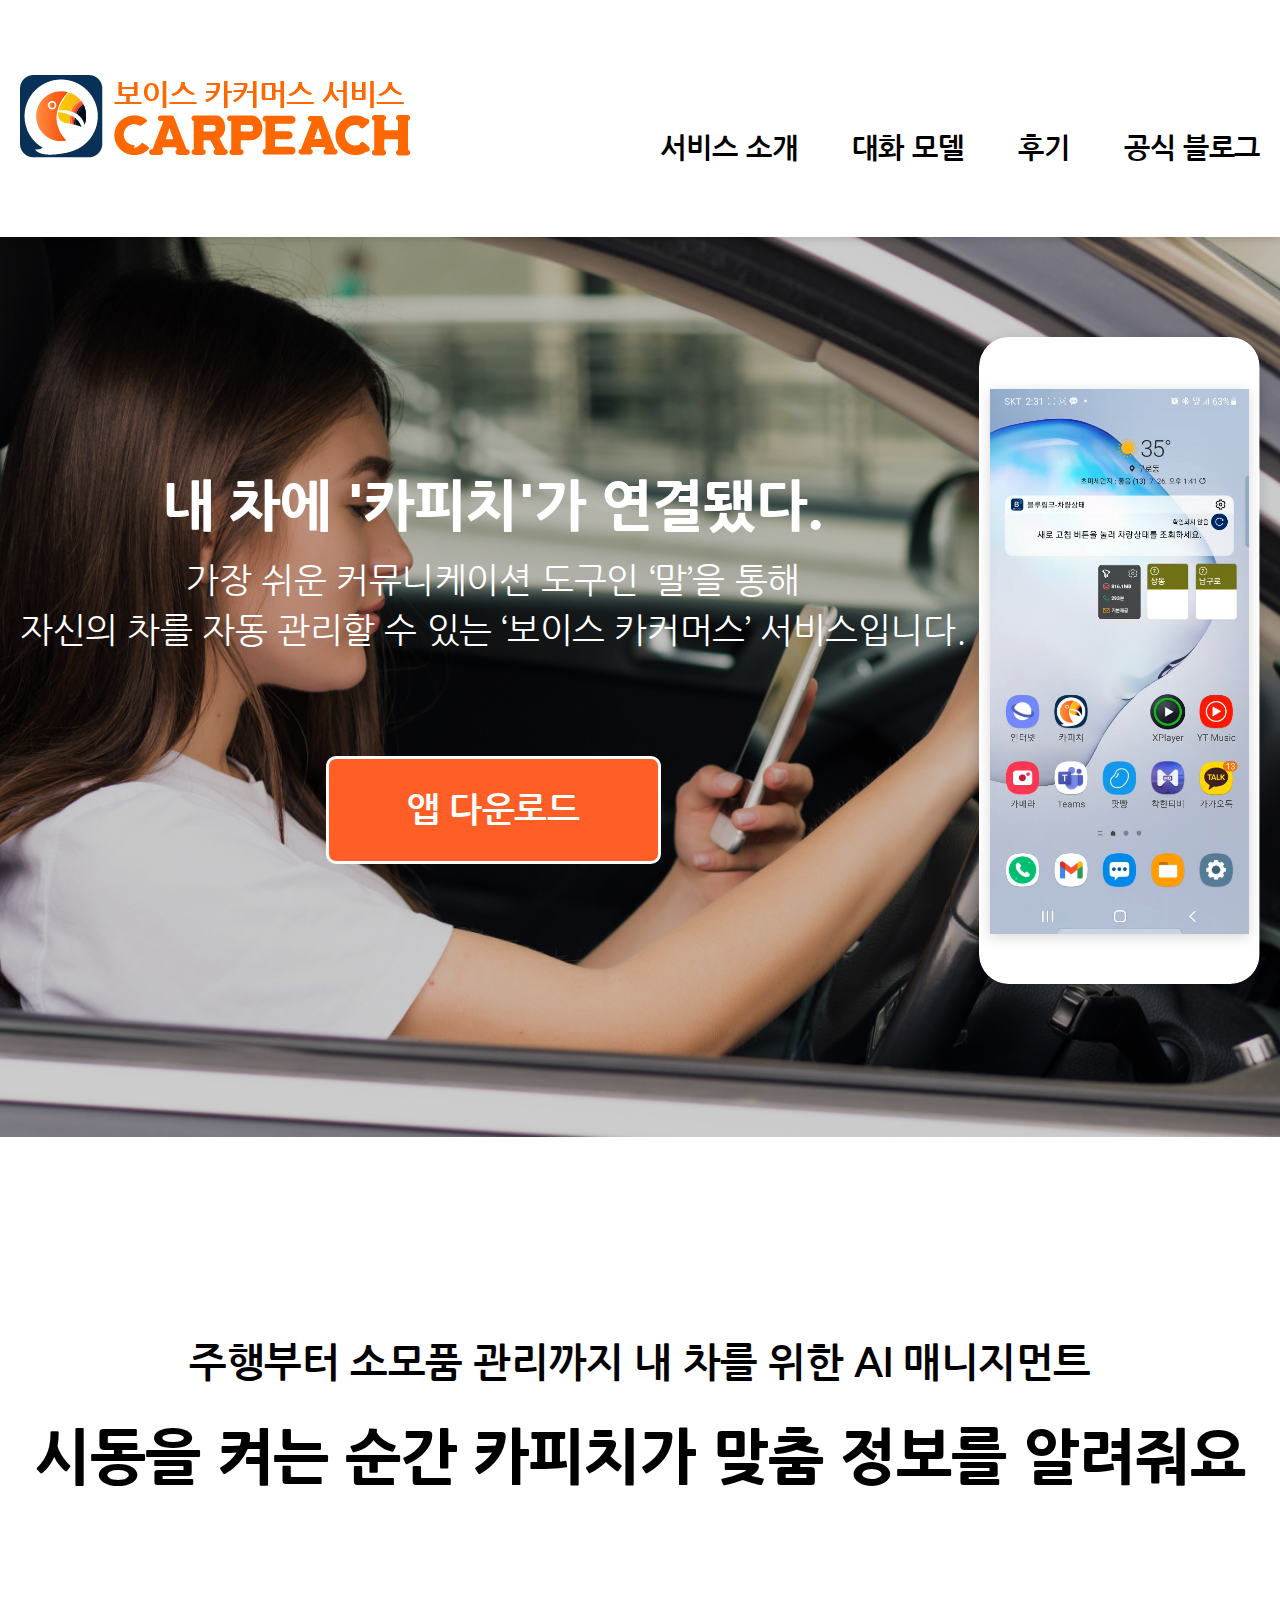
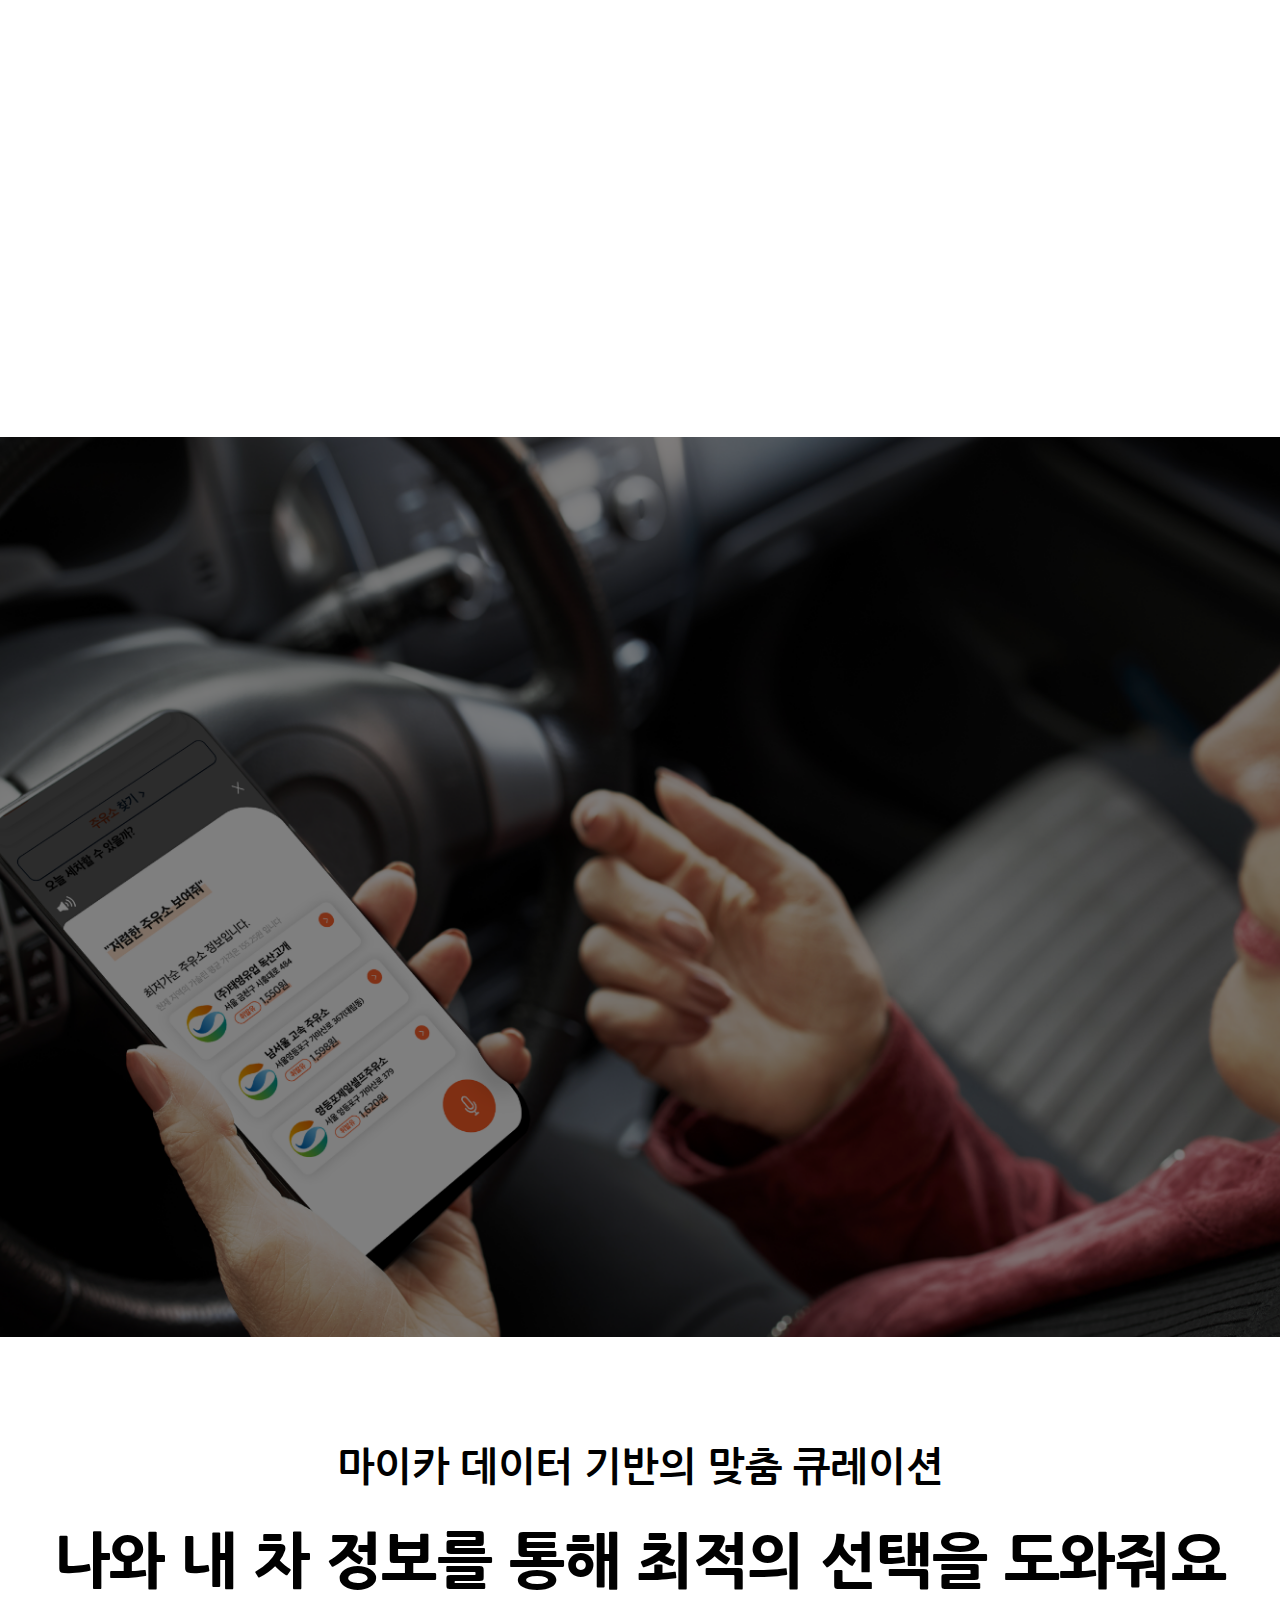
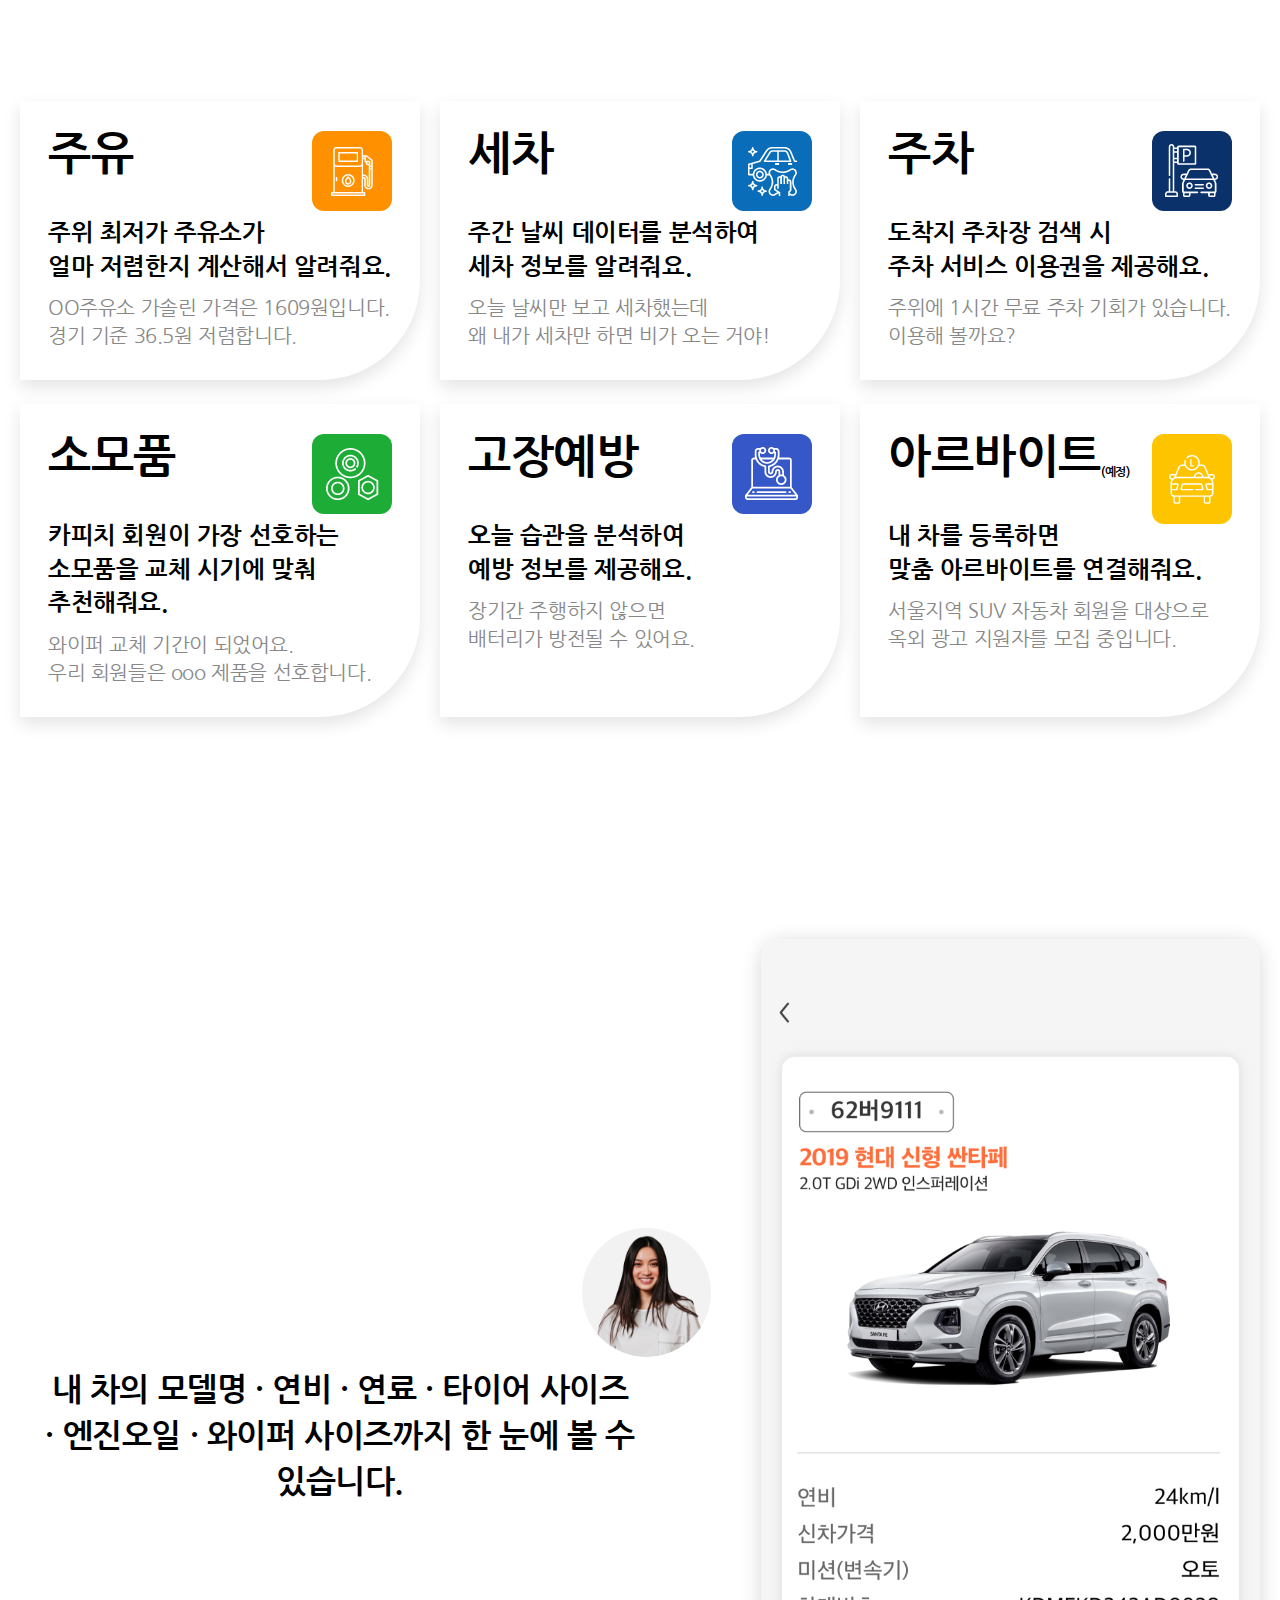
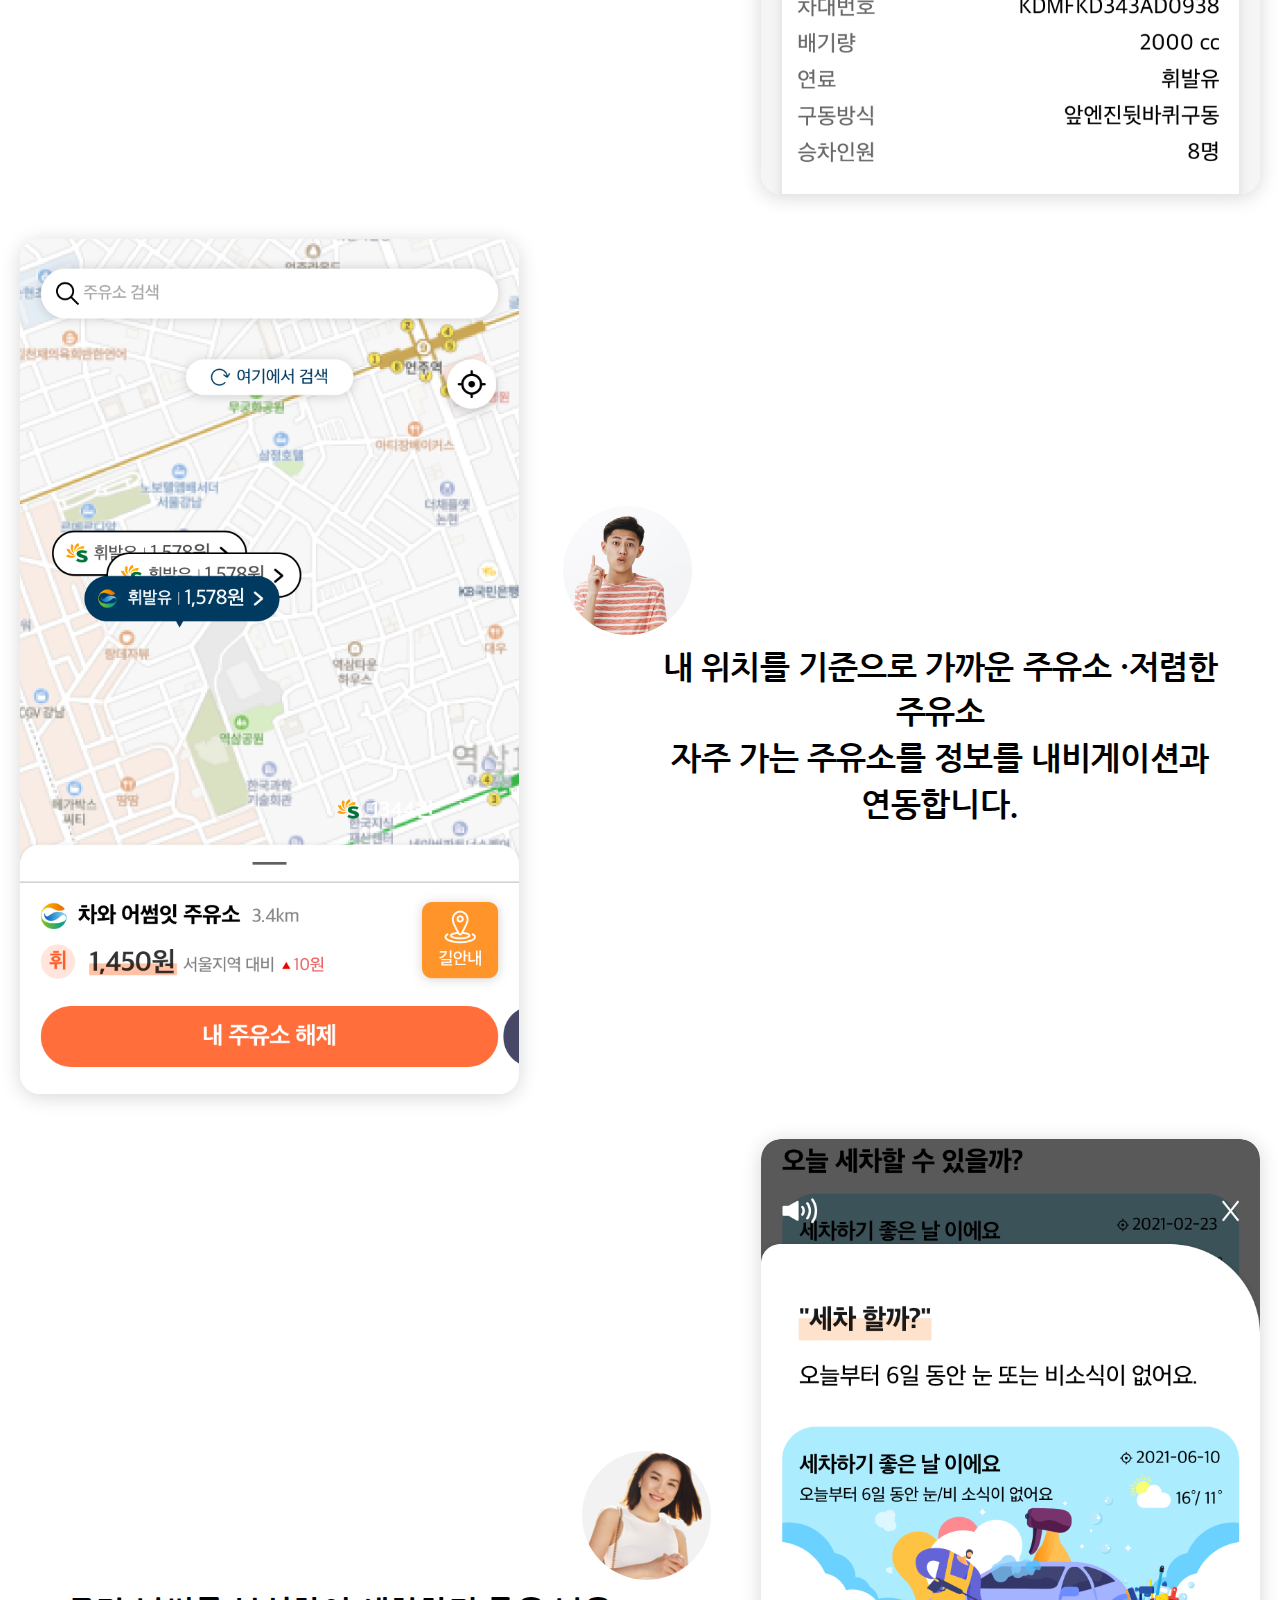
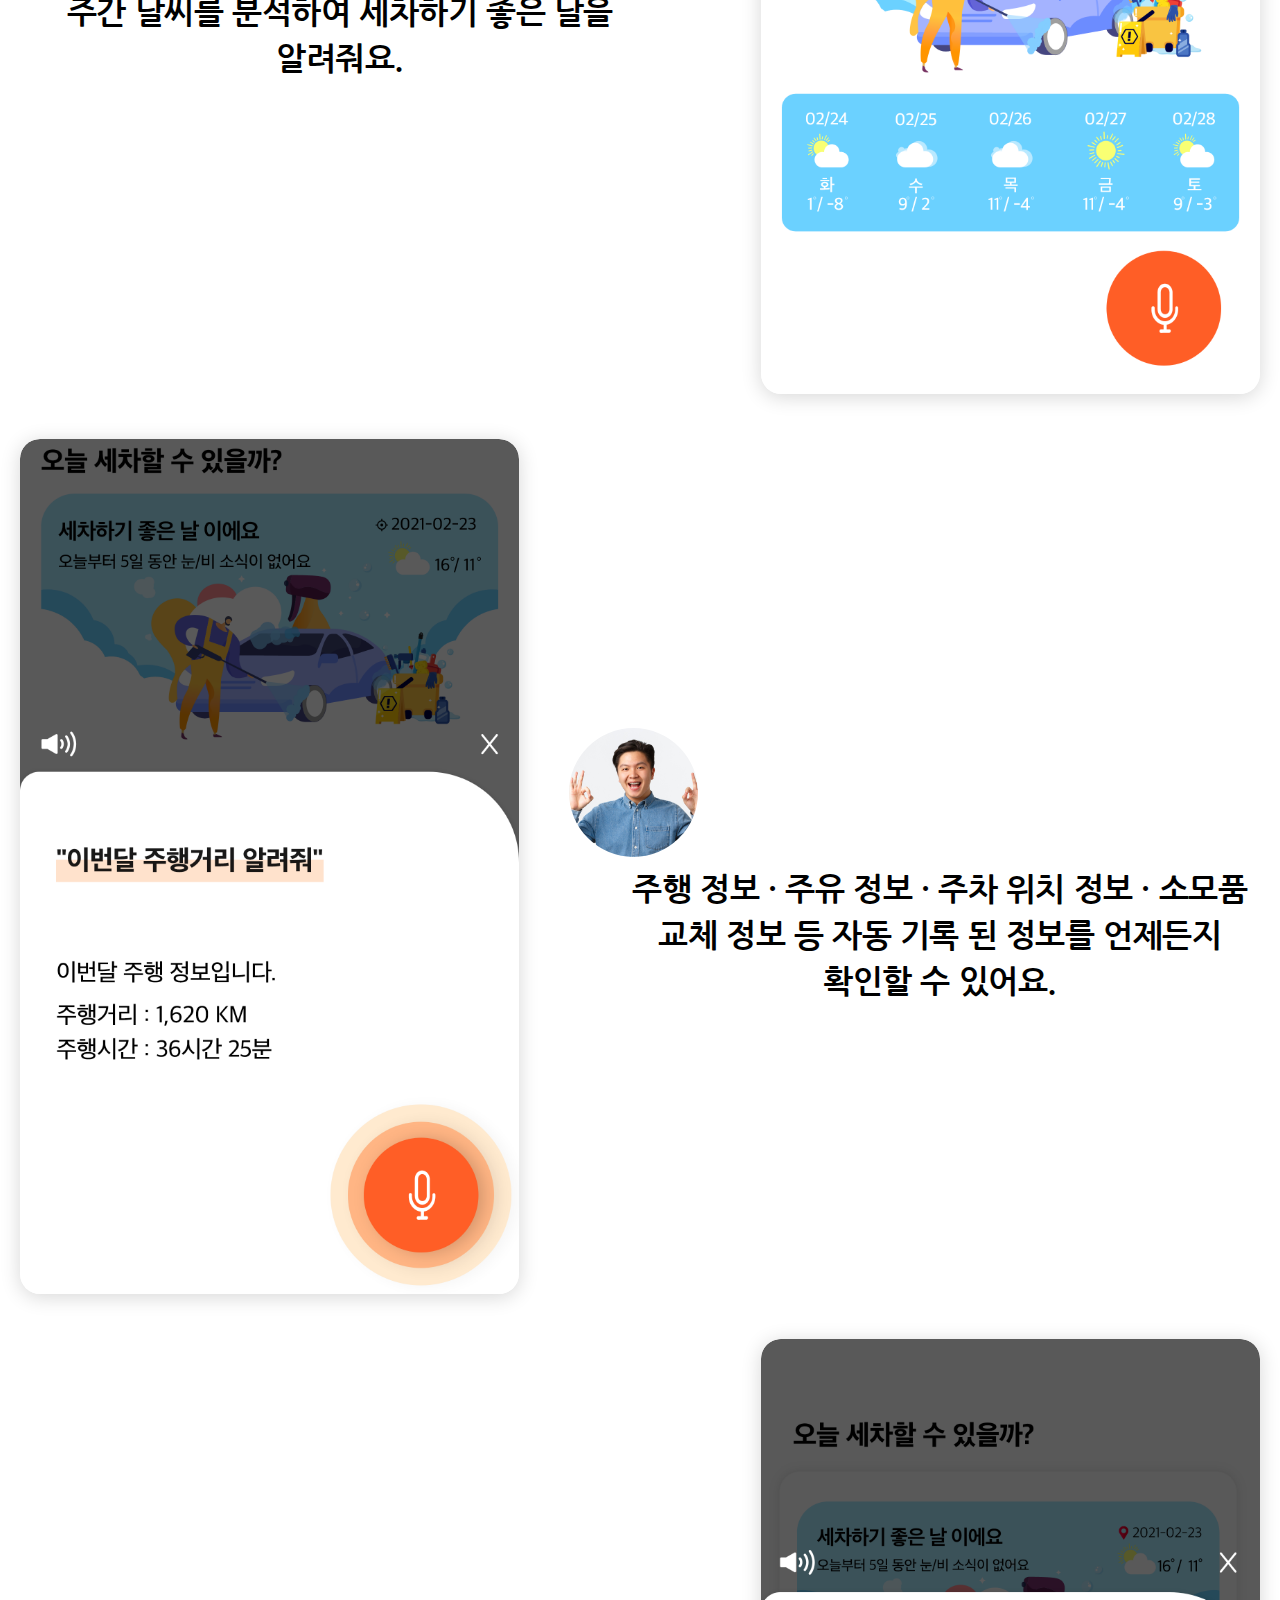
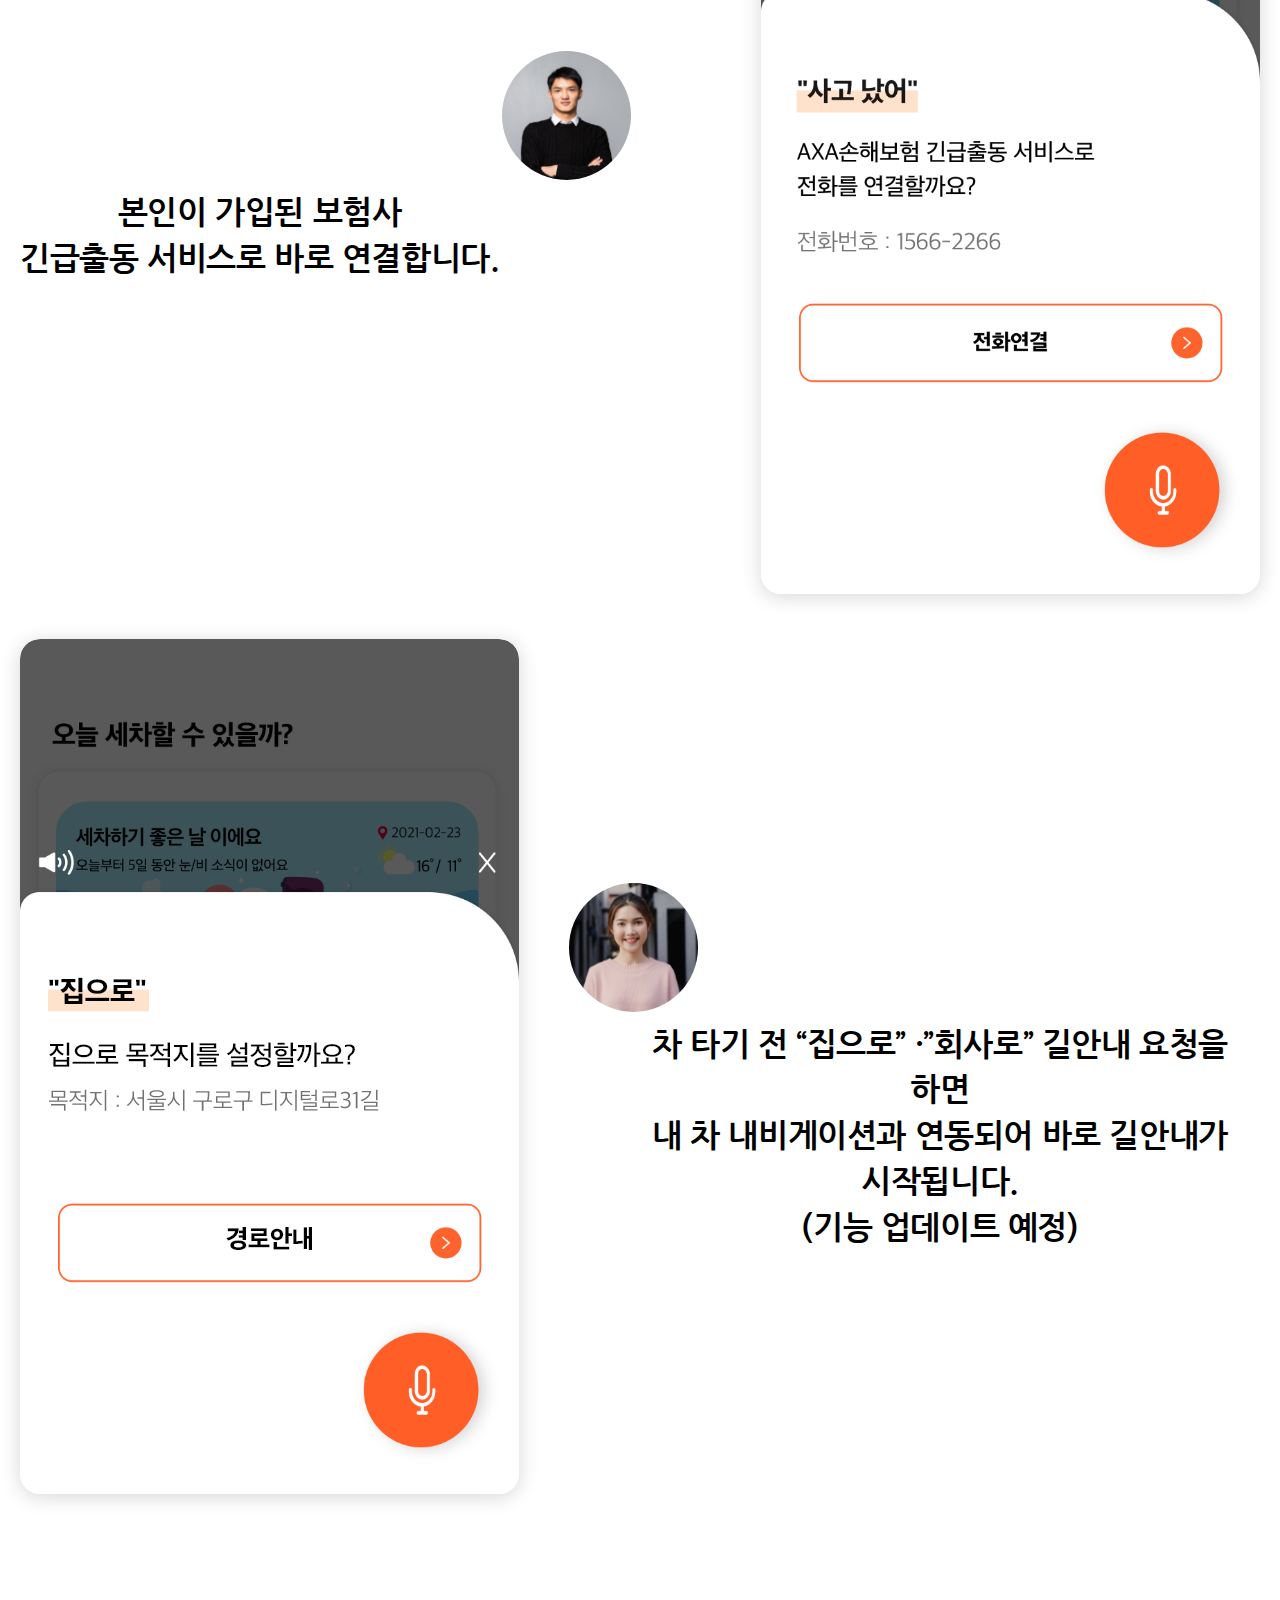
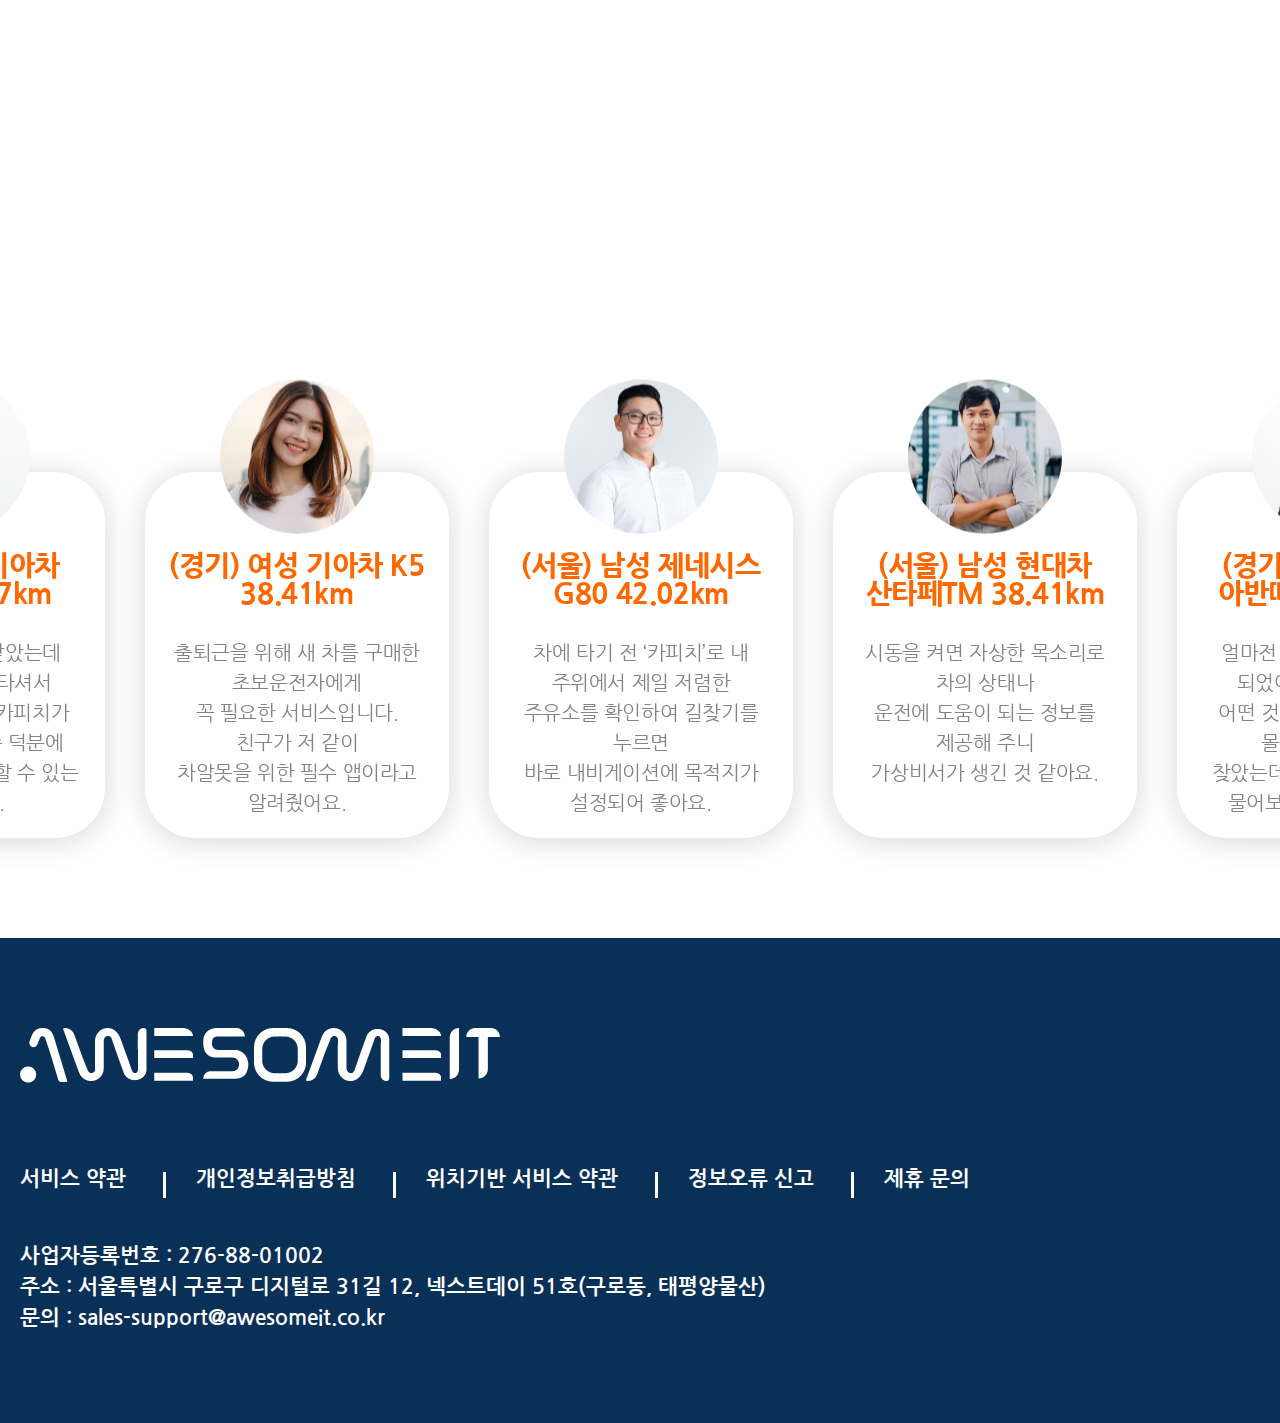
==== commit bef16c99: "Update index.html" ====
--- a/index.html
+++ b/index.html
@@ -5,12 +5,12 @@
     <meta charset="UTF-8">
     <meta name="viewport" content="initial-scale=1.0, maximum-scale=1.0, minimum-scale=1.0, width=device-width, user-scalable=no">
     <meta http-equiv="X-UA-Compatible" content="ie=edge">
-    <meta name="description" content="보이스 카커머스 서비스 카피치. 주유소 및 세차 정보, 주행기록 및 주차 메모로 더 편리한 자동차 생활을 경험하세요.">
-    <meta name="keywords" content="음성명령, 보이스, 카커머스, 자동차관리, 주유소정보, 세차정보, 자동주행기록, 주차메모">
+    <meta name="description" content="카피치 | 보이스 카커머스 서비스 카피치. 주유소 및 세차 정보, 주행기록 및 주차 메모로 더 편리한 자동차 생활을 경험하세요.">
+    <meta name="keywords" content="카피치,음성명령, 보이스, 카커머스, 자동차관리, 주유소정보, 세차정보, 자동주행기록, 주차메모">
     <meta name="google-site-verification" content="MQ1GLfAqJyLyL2N3W5izJIjC98-hLlWQ7579DGEaEsQ" />
     <meta name="naver-site-verification" content="edf0f252acc831a44307d3fb638c58df52b71f42" />
     <meta http-equiv="Pragma" content="no-cache">
-    <title>카피치 - 보이스 카커머스 플랫폼</title>
+    <title>카피치 | 보이스 카커머스 플랫폼</title>
     <link rel="canonical" href="https://www.carpeachmarket.com/"/>
     <!-- favicon -->
     <link rel="apple-touch-icon" sizes="57x57" href="./images/favicon/apple-icon-57x57.png">
@@ -33,8 +33,8 @@
     <!-- //favicon -->
     
     <meta property="og:type" content="website"> 
-<meta property="og:title" content="카피치 - 보이스 카커머스 플랫폼">
-<meta property="og:description" content="보이스 카커머스 서비스 카피치. 주유소 및 세차 정보, 주행기록 및 주차 메모로 더 편리한 자동차 생활을 경험하세요.">
+<meta property="og:title" content="카피치 | 보이스 카커머스 플랫폼">
+<meta property="og:description" content="카피치 | 보이스 카커머스 서비스 카피치. 주유소 및 세차 정보, 주행기록 및 주차 메모로 더 편리한 자동차 생활을 경험하세요.">
 <meta property="og:image" content="http://www.carpeachmarket.com/ogg_logo.png">
 <meta property="og:url" content="http://www.carpeachmarket.com">
 
